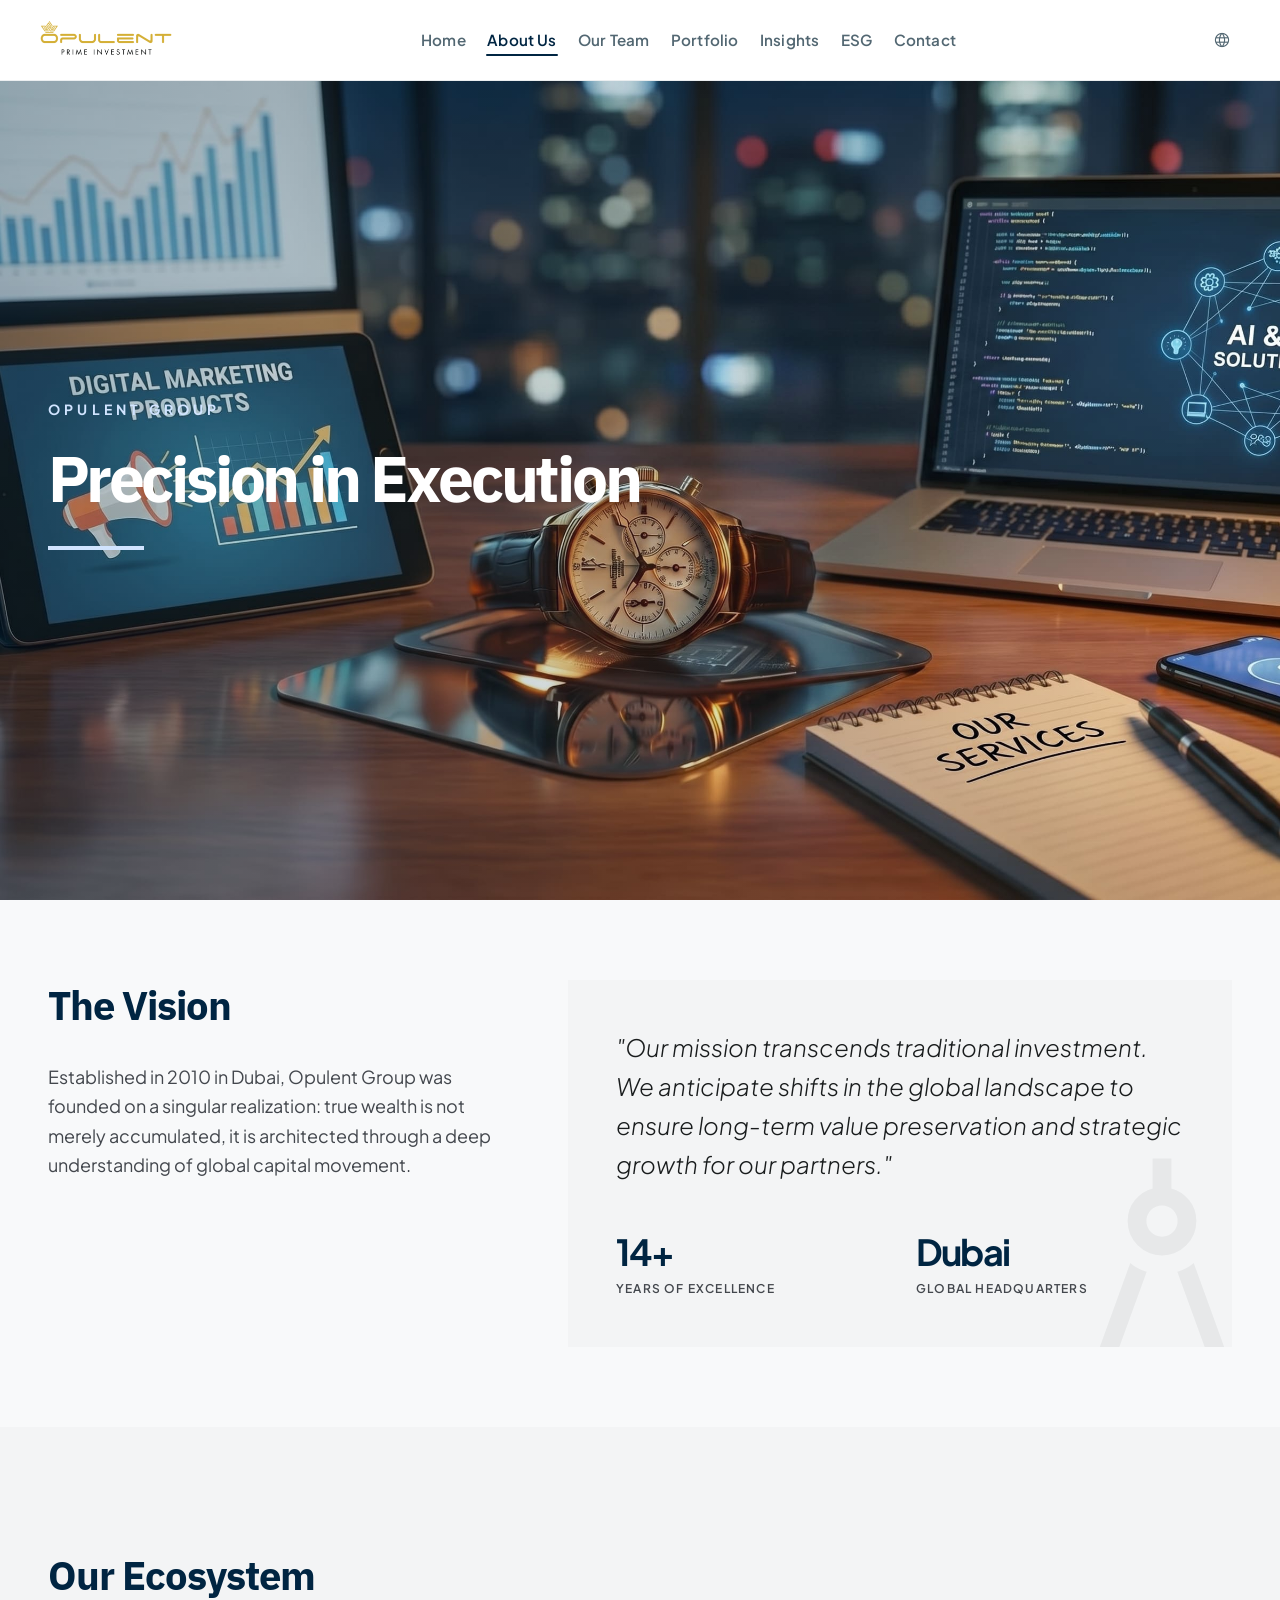
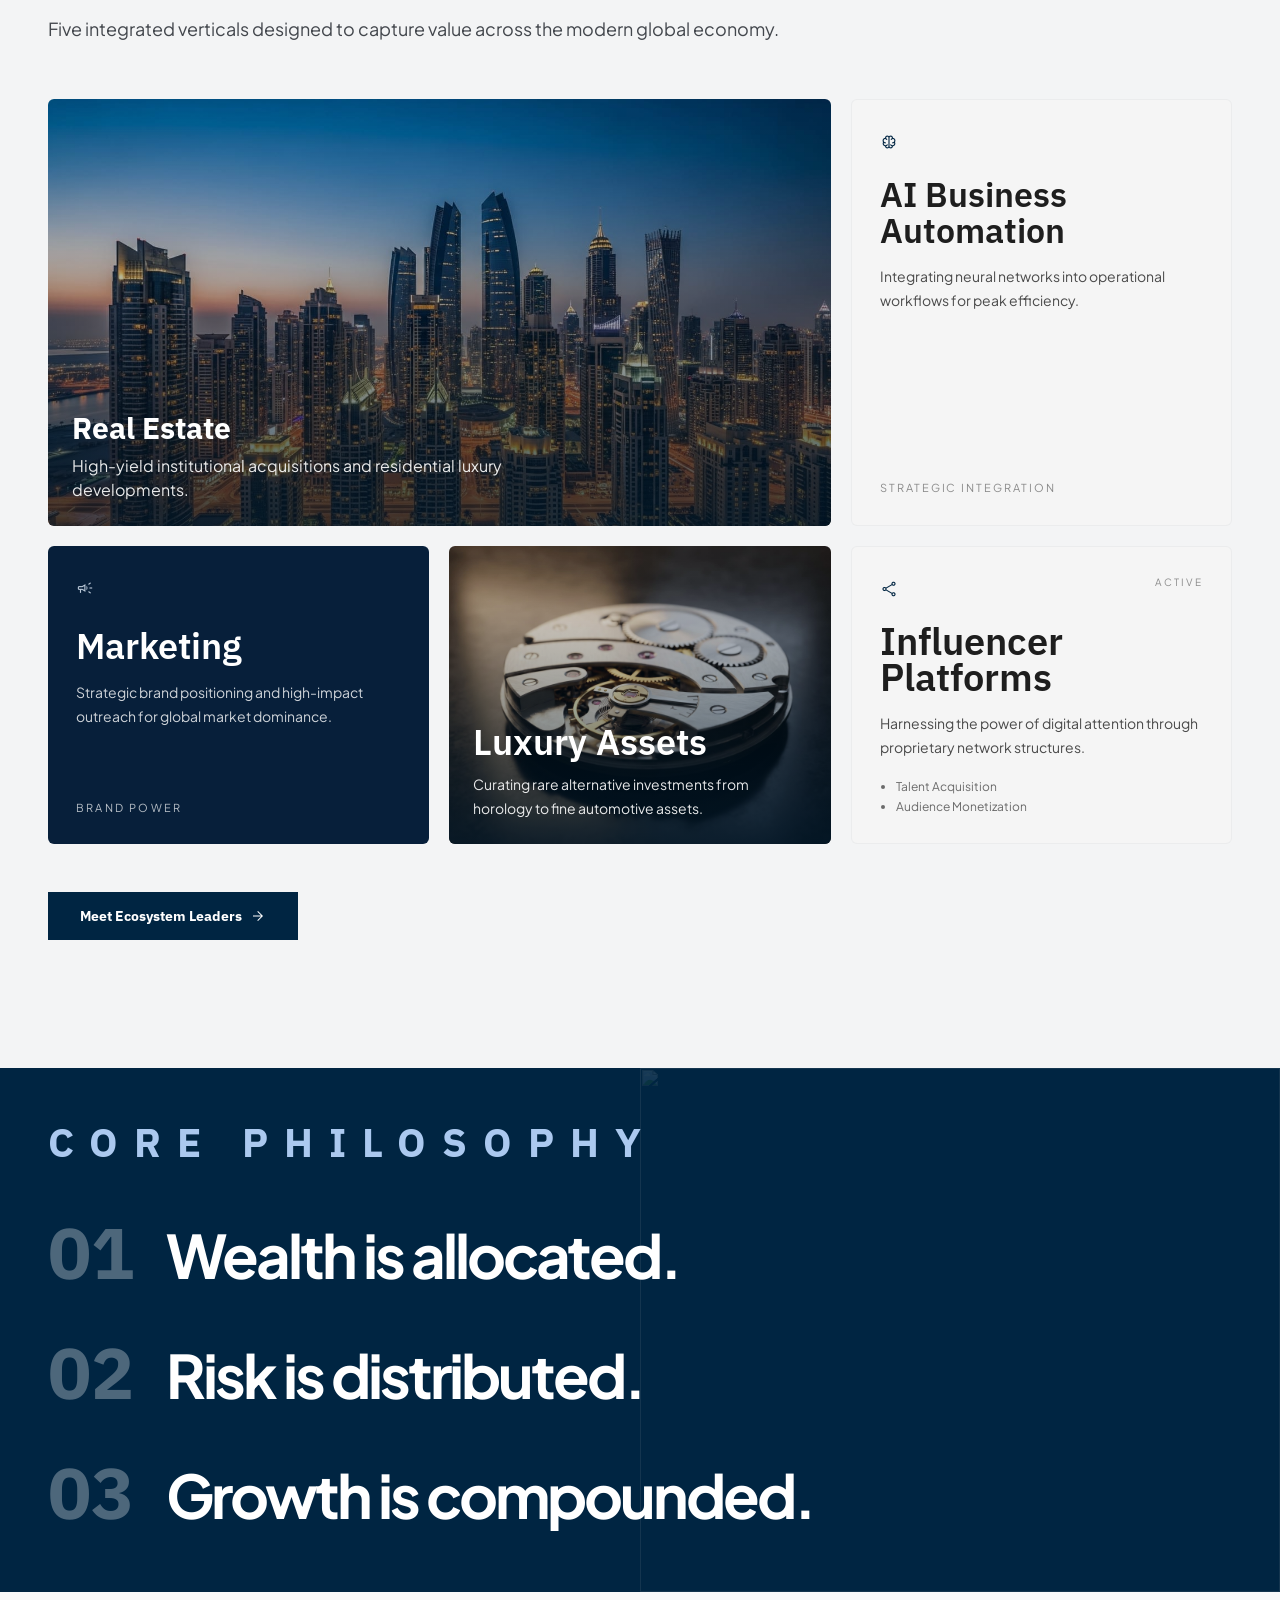
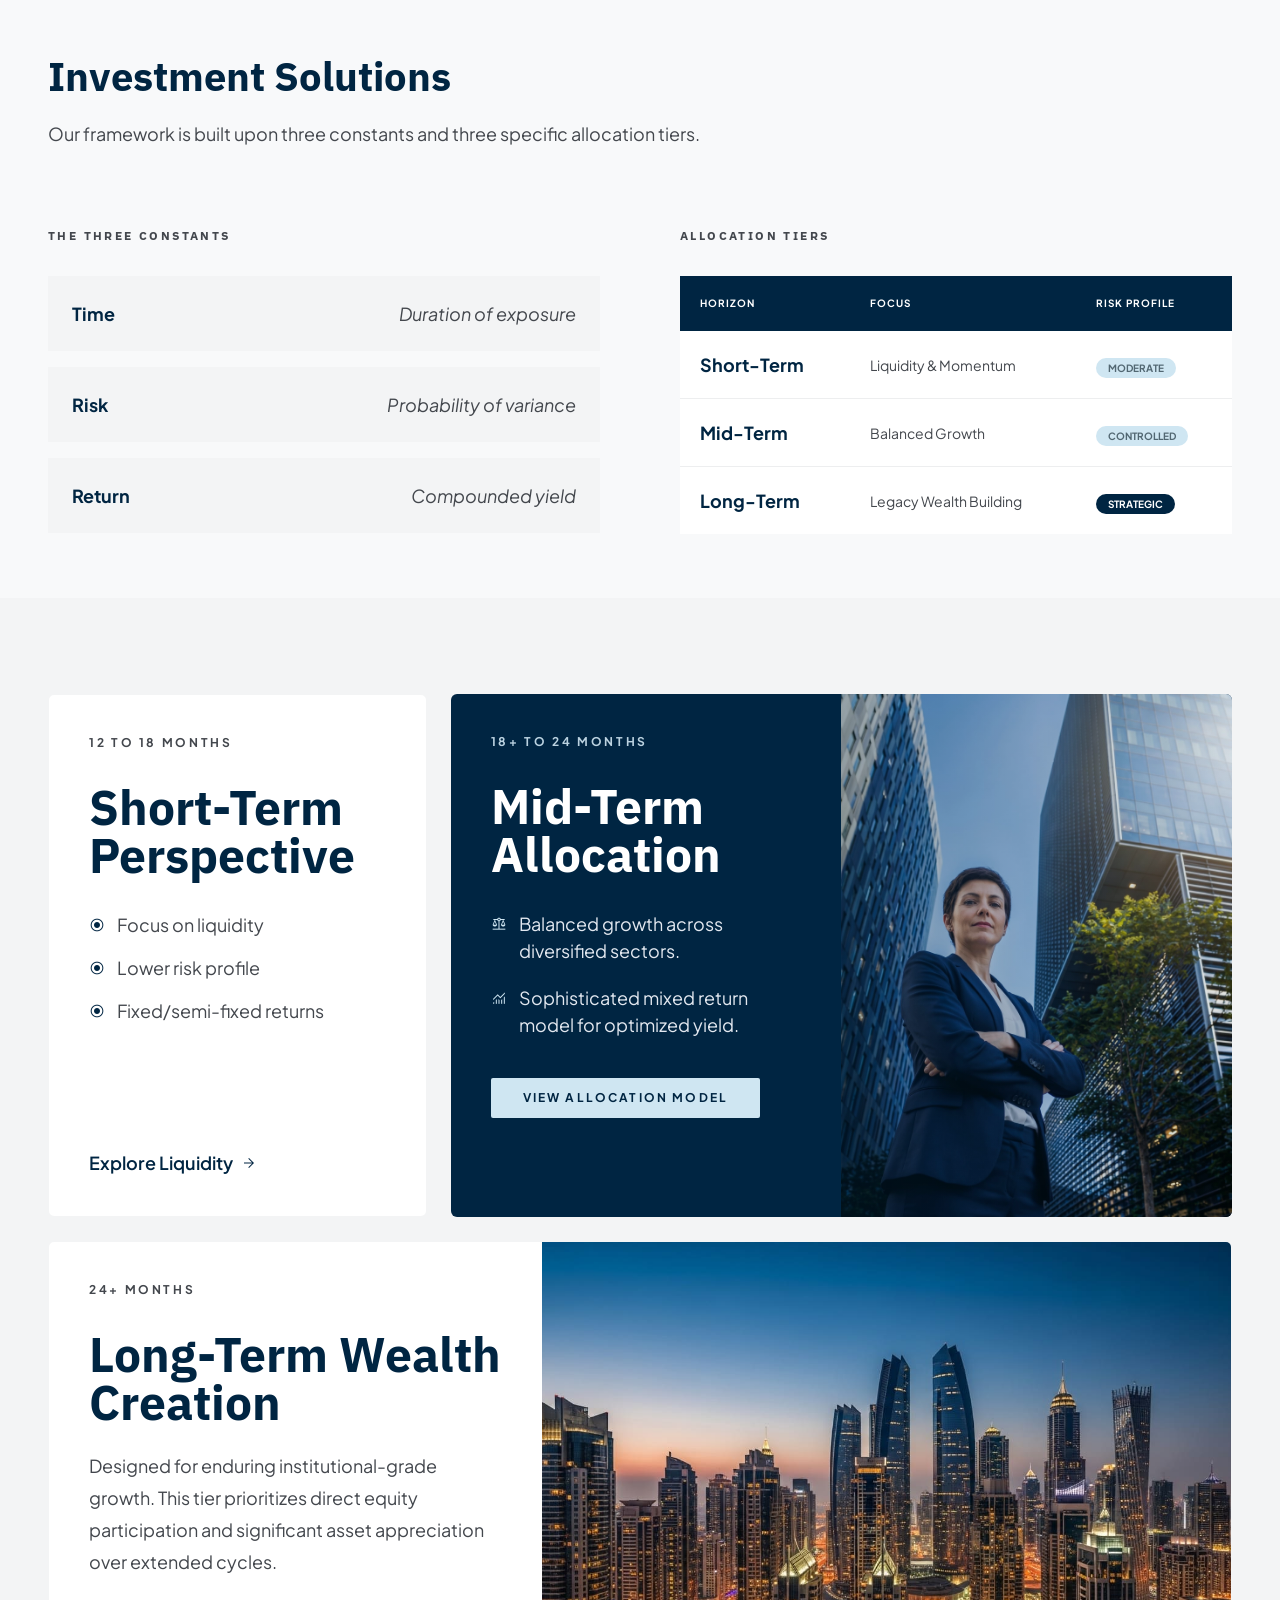
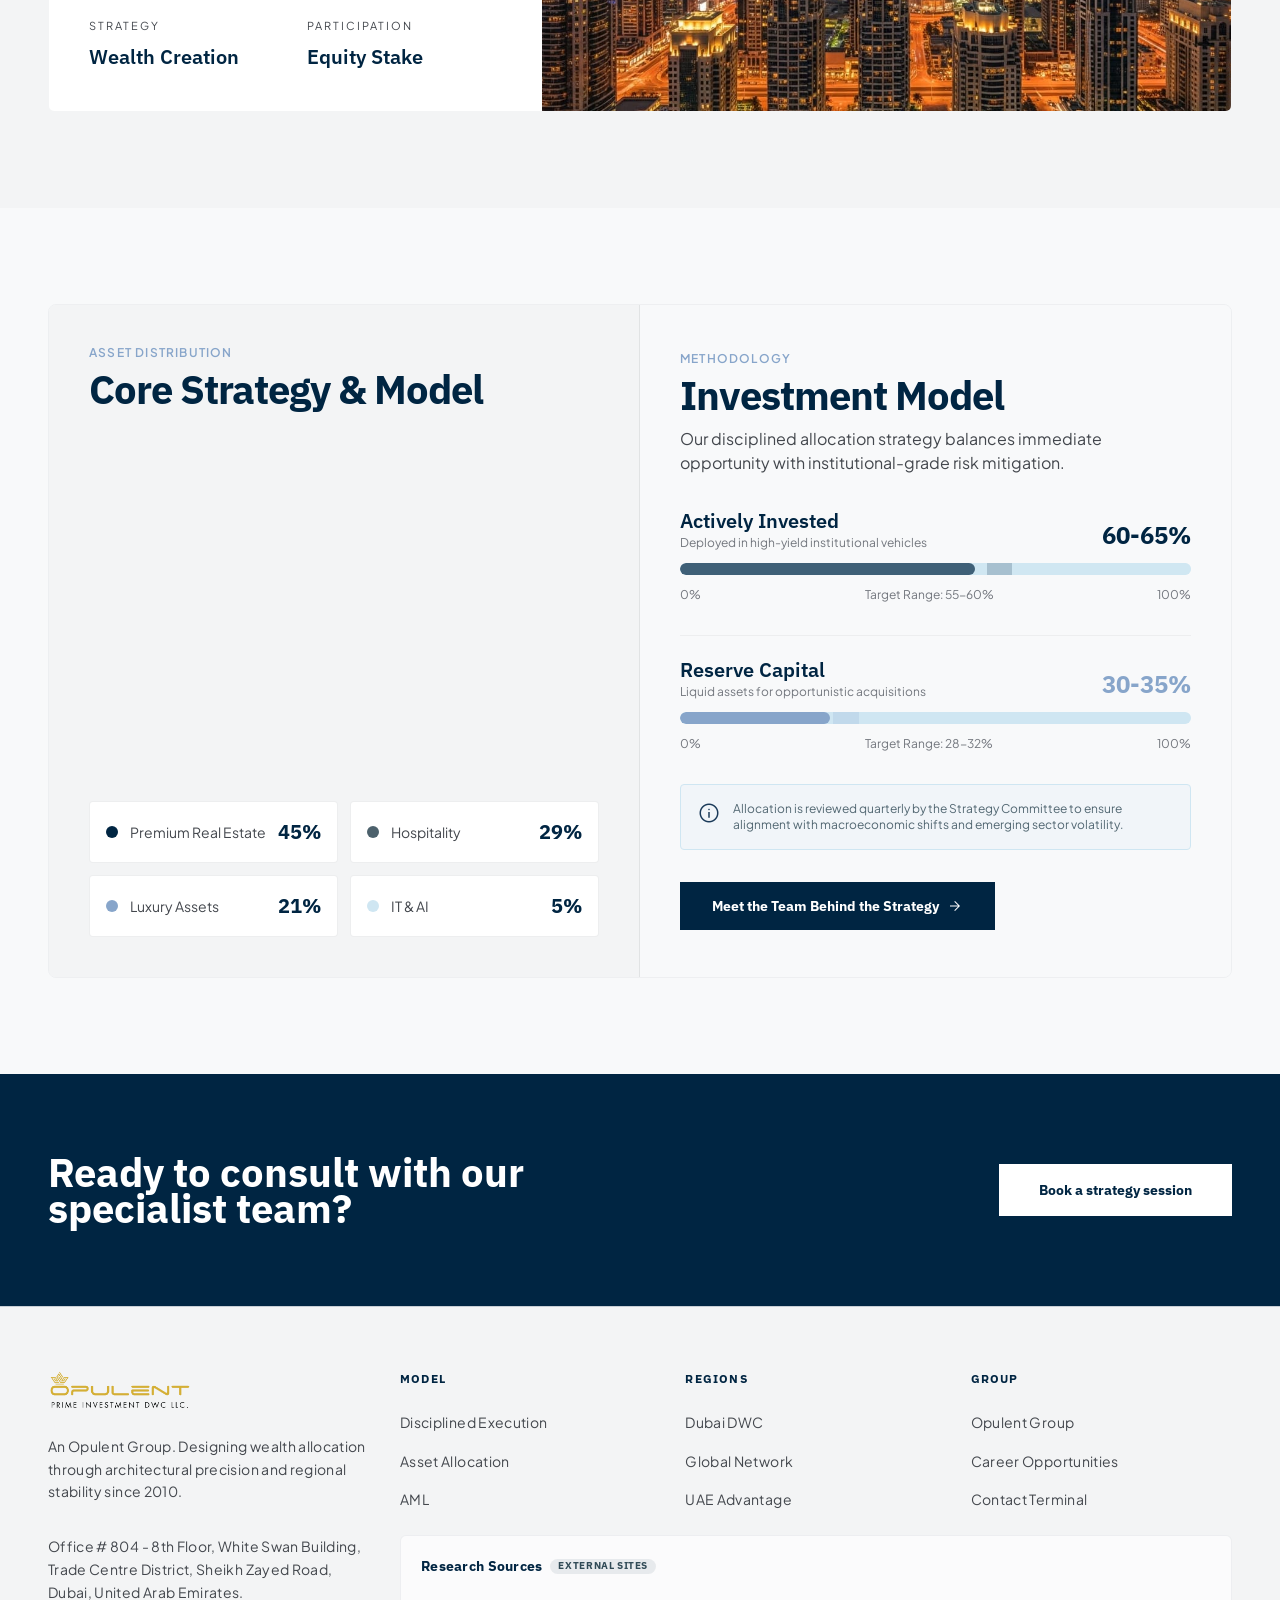
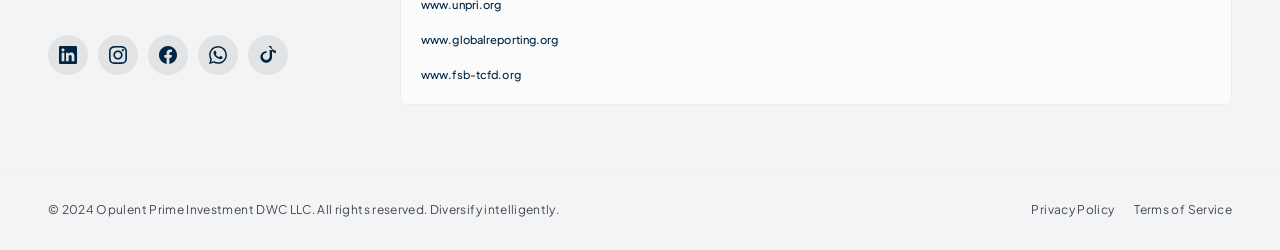
==== about.html @ 30dff2b0 "Update image paths in HTML files to reflect new directory structure, replace outdated images, and ad" ====
<!DOCTYPE html>

<html class="scroll-smooth" lang="en">

<head>
    <meta charset="utf-8" />
    <meta content="width=device-width, initial-scale=1.0" name="viewport" />
    <title>About Us | Opulent Group</title>
    <link href="assets/images/logos/favicon.png" rel="icon" type="image/png" />
    <link
        href="https://fonts.googleapis.com/css2?family=Plus+Jakarta+Sans:wght@400;500;600;700;800&amp;family=Tajawal:wght@400;500;700;800&amp;family=IBM+Plex+Sans:wght@400;500;600;700&amp;display=swap"
        rel="stylesheet" />
    <link
        href="https://fonts.googleapis.com/css2?family=Material+Symbols+Outlined:wght,FILL@100..700,0..1&amp;display=swap"
        rel="stylesheet" />
    <link href="assets/css/tailwind.generated.css" rel="stylesheet" />
    <link href="assets/css/styles.css" rel="stylesheet" />
    <link href="assets/css/about.css" rel="stylesheet" />
</head>

<body class="about-page bg-surface text-on-surface">
    <header class="site-header" data-site-header></header>
    <main>
        <section class="relative hero-fit-screen flex items-center overflow-hidden" id="about-us">
            <div class="absolute inset-0 z-0">
                <img class="w-full h-full object-cover" alt="About Us hero" src="assets/images/hero/about_hero.jpg" />
                <div class="absolute inset-0 bg-gradient-to-r from-primary/30 via-primary/15 to-transparent"></div>
            </div>
            <div class="relative z-10 max-w-screen-2xl mx-auto px-6 md:px-12 w-full">
                <div class="max-w-3xl">
                    <span class="text-primary-fixed uppercase tracking-[0.3em] font-bold text-sm mb-6 block"
                        data-i18n="heroBrand">Opulent Group</span>
                    <h1 class="text-7xl md:text-8xl font-extrabold text-white leading-[1.1] tracking-tighter mb-8"
                        data-i18n="heroTitle">Precision in Execution</h1>
                    <div class="h-1 w-24 bg-primary-fixed mb-8"></div>
                </div>
            </div>
        </section>

        <section class="py-16 md:py-20 bg-surface" id="vision">
            <div class="max-w-screen-2xl mx-auto px-6 md:px-12 grid grid-cols-1 md:grid-cols-12 gap-16 items-start">
                <div class="md:col-span-5">
                    <h2 class="text-5xl font-bold text-primary leading-tight tracking-tight" data-i18n="visionTitle">The
                        Vision</h2>
                    <p class="mt-8 text-on-surface-variant text-lg leading-relaxed" data-i18n="visionText">
                        Established in 2010 in Dubai, Opulent Group was founded on a singular realization: true wealth
                        is not merely accumulated, it is architected through a deep understanding of global capital
                        movement.
                    </p>
                </div>
                <div class="md:col-span-7">
                    <div class="bg-surface-container-low p-12 relative overflow-hidden">
                        <div class="relative z-10">
                            <p class="text-2xl font-light text-on-surface italic leading-relaxed"
                                data-i18n="visionQuote">
                                "Our mission transcends traditional investment. We anticipate shifts in the global
                                landscape to ensure long-term value preservation and strategic growth for our partners."
                            </p>
                            <div class="mt-12 grid grid-cols-2 gap-8">
                                <div>
                                    <span class="block text-4xl font-bold text-primary tracking-tighter">14+</span>
                                    <span
                                        class="text-xs uppercase tracking-widest text-on-surface-variant font-semibold"
                                        data-i18n="visionYears">Years of Excellence</span>
                                </div>
                                <div>
                                    <span class="block text-4xl font-bold text-primary tracking-tighter">Dubai</span>
                                    <span
                                        class="text-xs uppercase tracking-widest text-on-surface-variant font-semibold"
                                        data-i18n="visionHeadquarters">Global Headquarters</span>
                                </div>
                            </div>
                        </div>
                        <div class="absolute -right-20 -bottom-20 opacity-5">
                            <span class="material-symbols-outlined text-[300px]">architecture</span>
                        </div>
                    </div>
                </div>
            </div>
        </section>

        <section class="py-16 md:py-24 lg:py-32 bg-surface-container-low" id="ecosystem">
            <div class="max-w-screen-2xl mx-auto px-6 md:px-12">
                <div class="max-w-3xl mb-12 md:mb-14">
                    <h2 class="text-4xl md:text-5xl font-bold text-primary leading-tight tracking-tight mb-5"
                        data-i18n="ecoTitle">Our Ecosystem</h2>
                    <p class="text-on-surface-variant text-base md:text-lg leading-relaxed" data-i18n="ecoText">Five
                        integrated verticals designed to capture value across the modern global economy.</p>
                </div>
                <div class="grid grid-cols-1 lg:grid-cols-3 gap-5">
                    <article class="relative lg:col-span-2 min-h-[320px] rounded-md overflow-hidden group">
                        <img class="w-full h-full object-cover transition-transform duration-500 group-hover:scale-105"
                            src="assets/images/realEstate.jpeg" alt="Modern real estate buildings" />
                        <div
                            class="absolute inset-0 bg-gradient-to-t from-[#00182b]/75 via-[#00182b]/35 to-transparent">
                        </div>
                        <div class="absolute left-6 right-6 bottom-6 text-white">
                            <h3 class="text-3xl font-headline font-bold mb-2" data-i18n="eco2Title">Real Estate</h3>
                            <p class="text-sm md:text-base text-white/90 max-w-lg leading-relaxed" data-i18n="eco2Text">
                                High-yield institutional acquisitions and residential luxury developments.</p>
                        </div>
                    </article>
                    <article
                        class="bg-[#f5f5f5] rounded-md border border-outline-variant/20 p-7 flex flex-col justify-between min-h-[320px]">
                        <div>
                            <div class="text-primary mb-5">
                                <span class="material-symbols-outlined text-lg">neurology</span>
                            </div>
                            <h3 class="text-[34px] leading-[1.05] font-headline font-semibold text-[#1e1e1e] mb-4"
                                data-i18n="eco5Title" id="about-sub-ai">AI Business Automation</h3>
                            <p class="text-[#4a4a4a] text-sm leading-6" data-i18n="eco5Text">Integrating neural networks
                                into operational workflows for peak efficiency.</p>
                        </div>
                        <p class="text-[11px] tracking-[0.18em] uppercase text-[#8b8b8b] mt-6" data-i18n="aboutEcoTagStrategicIntegration">Strategic Integration</p>
                    </article>
                    <article class="bg-[#071f3a] rounded-md p-7 text-white flex flex-col justify-between min-h-[250px]">
                        <div>
                            <div class="text-[#b9c7d7] mb-5">
                                <span class="material-symbols-outlined text-lg">campaign</span>
                            </div>
                            <h3 class="text-4xl leading-tight font-headline font-semibold mb-3" data-i18n="eco1Title"
                                id="about-sub-marketing">Marketing</h3>
                            <p class="text-white/80 text-sm leading-6 max-w-xs" data-i18n="eco1Text">Strategic brand
                                positioning and high-impact outreach for global market dominance.</p>
                        </div>
                        <p class="text-[11px] uppercase tracking-[0.2em] text-white/70 mt-6" data-i18n="aboutEcoTagBrandPower">Brand Power</p>
                    </article>
                    <article class="relative rounded-md overflow-hidden group min-h-[250px]">
                        <img class="w-full h-full object-cover transition-transform duration-500 group-hover:scale-105"
                            src="assets/images/watch_demmy.jpg" alt="Luxury asset collection" />
                        <div
                            class="absolute inset-0 bg-gradient-to-t from-[#00182b]/75 via-[#00182b]/35 to-transparent">
                        </div>
                        <div class="absolute left-6 right-6 bottom-6 text-white">
                            <h3 class="text-4xl leading-tight font-headline font-semibold mb-2" data-i18n="eco3Title">
                                Luxury Assets</h3>
                            <p class="text-sm text-white/90 leading-6" data-i18n="eco3Text">Curating rare alternative
                                investments from horology to fine automotive assets.</p>
                        </div>
                    </article>
                    <article
                        class="bg-[#f5f5f5] rounded-md border border-outline-variant/20 p-7 flex flex-col justify-between min-h-[250px]">
                        <div>
                            <div class="flex items-start justify-between mb-5">
                                <span class="material-symbols-outlined text-primary text-lg">share</span>
                                <span class="text-[10px] uppercase tracking-[0.2em] text-[#8b8b8b]" data-i18n="aboutEcoBadgeActive">Active</span>
                            </div>
                            <h3 class="text-[38px] leading-[0.95] font-headline font-semibold text-[#1e1e1e] mb-4"
                                data-i18n="eco4Title">Influencer Platforms</h3>
                            <p class="text-[#4a4a4a] text-sm leading-6" data-i18n="eco4Text">Harnessing the power of
                                digital attention through proprietary network structures.</p>
                        </div>
                        <ul class="mt-5 text-xs text-[#6b6b6b] list-disc pl-4 space-y-1">
                            <li data-i18n="aboutEcoInfluencerPoint1">Talent Acquisition</li>
                            <li data-i18n="aboutEcoInfluencerPoint2">Audience Monetization</li>
                        </ul>
                    </article>
                </div>
                <div class="mt-12">
                    <a href="teams.html" class="inline-flex items-center gap-2 bg-primary text-white px-8 py-3 font-headline text-sm font-bold hover:bg-primary/90 transition-colors">
                        Meet Ecosystem Leaders
                        <span class="material-symbols-outlined text-base">arrow_forward</span>
                    </a>
                </div>
            </div>
        </section>

        <section class="py-16 md:py-40 bg-primary text-white relative overflow-hidden" id="about-philosophy">
            <div class="absolute top-0 right-0 w-1/2 h-full opacity-10">
                <img class="w-full h-full object-cover"
                    data-alt="Abstract geometric structure of a modern building facade with high contrast shadows and light"
                    src="https://lh3.googleusercontent.com/aida-public/[base64]" />
            </div>
            <div class="max-w-screen-2xl mx-auto px-6 md:px-12 relative z-10">
                <h2 class="text-sm font-bold tracking-[0.4em] uppercase mb-16 text-primary-fixed-dim"
                    data-i18n="philosophyTitle">Core Philosophy</h2>
                <div class="space-y-12">
                    <div class="flex items-baseline gap-8">
                        <span class="text-7xl font-extrabold opacity-30 font-headline">01</span>
                        <p class="text-5xl md:text-6xl font-bold tracking-tighter" data-i18n="philosophy1">Wealth is
                            allocated.</p>
                    </div>
                    <div class="flex items-baseline gap-8">
                        <span class="text-7xl font-extrabold opacity-30 font-headline">02</span>
                        <p class="text-5xl md:text-6xl font-bold tracking-tighter" data-i18n="philosophy2">Risk is
                            distributed.</p>
                    </div>
                    <div class="flex items-baseline gap-8">
                        <span class="text-7xl font-extrabold opacity-30 font-headline">03</span>
                        <p class="text-5xl md:text-6xl font-bold tracking-tighter" data-i18n="philosophy3">Growth is
                            compounded.</p>
                    </div>
                </div>
            </div>
        </section>

        <section class="py-16 md:py-32 bg-surface" id="about-solutions">
            <div class="max-w-screen-2xl mx-auto px-6 md:px-12">
                <div class="mb-20">
                    <h2 class="text-5xl font-bold text-primary mb-6" data-i18n="solutionsTitle">Investment Solutions
                    </h2>
                    <p class="text-on-surface-variant text-lg" data-i18n="solutionsText">Our framework is built upon
                        three constants and three specific allocation tiers.</p>
                </div>
                <div class="grid grid-cols-1 lg:grid-cols-2 gap-20">
                    <div>
                        <h4 class="text-xs font-black uppercase tracking-[0.2em] mb-8 text-on-surface-variant"
                            data-i18n="constantsTitle">The Three Constants</h4>
                        <div class="space-y-4">
                            <div class="flex justify-between items-center p-6 bg-surface-container-low">
                                <span class="font-bold text-primary" data-i18n="constant1">Time</span>
                                <span class="text-on-surface-variant italic" data-i18n="constant1Text">Duration of
                                    exposure</span>
                            </div>
                            <div class="flex justify-between items-center p-6 bg-surface-container-low">
                                <span class="font-bold text-primary" data-i18n="constant2">Risk</span>
                                <span class="text-on-surface-variant italic" data-i18n="constant2Text">Probability of
                                    variance</span>
                            </div>
                            <div class="flex justify-between items-center p-6 bg-surface-container-low">
                                <span class="font-bold text-primary" data-i18n="constant3">Return</span>
                                <span class="text-on-surface-variant italic" data-i18n="constant3Text">Compounded
                                    yield</span>
                            </div>
                        </div>
                    </div>
                    <div>
                        <h4 class="text-xs font-black uppercase tracking-[0.2em] mb-8 text-on-surface-variant"
                            data-i18n="tiersTitle">Allocation Tiers</h4>
                        <div class="overflow-hidden border-none">
                            <table class="w-full text-left">
                                <thead class="bg-primary text-white">
                                    <tr>
                                        <th class="p-5 font-bold uppercase text-[10px] tracking-widest"
                                            data-i18n="tiersHorizon">Horizon</th>
                                        <th class="p-5 font-bold uppercase text-[10px] tracking-widest"
                                            data-i18n="tiersFocus">Focus</th>
                                        <th class="p-5 font-bold uppercase text-[10px] tracking-widest"
                                            data-i18n="tiersRisk">Risk Profile</th>
                                    </tr>
                                </thead>
                                <tbody class="bg-surface-container-lowest divide-y divide-surface-container">
                                    <tr>
                                        <td class="p-5 font-bold text-primary" data-i18n="tier1Name" data-label="Horizon">Short-Term</td>
                                        <td class="p-5 text-on-surface-variant text-sm" data-i18n="tier1Focus" data-label="Focus">Liquidity
                                            &amp; Momentum</td>
                                        <td class="p-5" data-label="Risk Profile"><span
                                                class="bg-secondary-container text-on-secondary-container px-3 py-1 rounded-full text-[10px] font-bold uppercase"
                                                data-i18n="tier1Risk">Moderate</span></td>
                                    </tr>
                                    <tr>
                                        <td class="p-5 font-bold text-primary" data-i18n="tier2Name" data-label="Horizon">Mid-Term</td>
                                        <td class="p-5 text-on-surface-variant text-sm" data-i18n="tier2Focus" data-label="Focus">Balanced
                                            Growth</td>
                                        <td class="p-5" data-label="Risk Profile"><span
                                                class="bg-secondary-container text-on-secondary-container px-3 py-1 rounded-full text-[10px] font-bold uppercase"
                                                data-i18n="tier2Risk">Controlled</span></td>
                                    </tr>
                                    <tr>
                                        <td class="p-5 font-bold text-primary" data-i18n="tier3Name" data-label="Horizon">Long-Term</td>
                                        <td class="p-5 text-on-surface-variant text-sm" data-i18n="tier3Focus" data-label="Focus">Legacy
                                            Wealth Building</td>
                                        <td class="p-5" data-label="Risk Profile"><span
                                                class="bg-primary text-on-primary px-3 py-1 rounded-full text-[10px] font-bold uppercase"
                                                data-i18n="tier3Risk">Strategic</span></td>
                                    </tr>
                                </tbody>
                            </table>
                        </div>
                    </div>
                </div>
            </div>
        </section>

        <section class="py-20 md:py-24 bg-surface-container-low" id="about-allocation-perspective">
            <div class="max-w-screen-2xl mx-auto px-6 md:px-12">
                <div class="grid grid-cols-1 lg:grid-cols-12 gap-6">
                    <article
                        class="lg:col-span-4 bg-surface-container-lowest border border-outline-variant/20 rounded-md p-8 md:p-10 flex flex-col justify-between min-h-[420px]">
                        <div>
                            <p class="text-xs font-bold tracking-[0.22em] uppercase text-on-surface-variant mb-8"
                                data-i18n="allocationShortEyebrow">12 to 18 Months</p>
                            <h3 class="font-headline text-4xl md:text-5xl font-bold text-primary leading-[1.05] mb-8"
                                data-i18n="allocationShortTitle">Short-Term Perspective</h3>
                            <ul class="space-y-4 text-on-surface-variant">
                                <li class="flex items-start gap-3">
                                    <span
                                        class="material-symbols-outlined text-primary text-base mt-0.5">radio_button_checked</span>
                                    <span data-i18n="allocationShortPoint1">Focus on liquidity</span>
                                </li>
                                <li class="flex items-start gap-3">
                                    <span
                                        class="material-symbols-outlined text-primary text-base mt-0.5">radio_button_checked</span>
                                    <span data-i18n="allocationShortPoint2">Lower risk profile</span>
                                </li>
                                <li class="flex items-start gap-3">
                                    <span
                                        class="material-symbols-outlined text-primary text-base mt-0.5">radio_button_checked</span>
                                    <span data-i18n="allocationShortPoint3">Fixed/semi-fixed returns</span>
                                </li>
                            </ul>
                        </div>
                        <a class="mt-10 inline-flex items-center gap-2 text-primary font-semibold hover:text-primary-container transition-colors"
                            href="contact.html">
                            <span data-i18n="allocationShortCta">Explore Liquidity</span>
                            <span class="material-symbols-outlined text-base">arrow_forward</span>
                        </a>
                    </article>

                    <article class="lg:col-span-8 rounded-md overflow-hidden bg-primary text-white min-h-[420px]">
                        <div class="grid grid-cols-1 md:grid-cols-2 h-full">
                            <div class="p-8 md:p-10 flex flex-col">
                                <p class="text-xs font-bold tracking-[0.22em] uppercase text-secondary-container/90 mb-8"
                                    data-i18n="allocationMidEyebrow">18+ to 24 Months</p>
                                <h3 class="font-headline text-4xl md:text-5xl font-bold leading-[1.05] mb-8"
                                    data-i18n="allocationMidTitle">Mid-Term Allocation</h3>
                                <ul class="space-y-5 text-slate-200">
                                    <li class="flex items-start gap-3">
                                        <span
                                            class="material-symbols-outlined text-secondary-container text-base mt-0.5">balance</span>
                                        <span data-i18n="allocationMidPoint1">Balanced growth across diversified
                                            sectors.</span>
                                    </li>
                                    <li class="flex items-start gap-3">
                                        <span
                                            class="material-symbols-outlined text-secondary-container text-base mt-0.5">monitoring</span>
                                        <span data-i18n="allocationMidPoint2">Sophisticated mixed return model for
                                            optimized yield.</span>
                                    </li>
                                </ul>
                                <a class="mt-10 inline-flex w-fit items-center justify-center bg-secondary-container text-primary px-8 py-3 rounded-sm font-bold text-xs tracking-[0.18em] uppercase hover:bg-primary-fixed transition-colors"
                                    href="#about-strategy" data-i18n="allocationMidCta">
                                    View Allocation Model
                                </a>
                            </div>
                            <div class="relative min-h-[220px] md:min-h-full">
                                <img class="w-full h-full object-cover" src="assets/images/confident_1.jpeg"
                                    alt="Mid-term portfolio analysis visual" />
                                <div class="absolute inset-0 bg-gradient-to-r from-primary/40 to-primary/10"></div>
                            </div>
                        </div>
                    </article>

                    <article
                        class="lg:col-span-12 rounded-md overflow-hidden bg-surface-container-lowest border border-outline-variant/20">
                        <div class="grid grid-cols-1 md:grid-cols-12">
                            <div class="md:col-span-5 p-8 md:p-10">
                                <p class="text-xs font-bold tracking-[0.22em] uppercase text-on-surface-variant mb-8"
                                    data-i18n="allocationLongEyebrow">24+ Months</p>
                                <h3 class="font-headline text-4xl md:text-5xl font-bold text-primary leading-[1.05] mb-6"
                                    data-i18n="allocationLongTitle">Long-Term Wealth Creation</h3>
                                <p class="text-on-surface-variant leading-8 mb-10" data-i18n="allocationLongText">
                                    Designed for enduring institutional-grade growth. This tier prioritizes direct
                                    equity participation and significant asset appreciation over extended cycles.</p>
                                <div class="grid grid-cols-2 gap-6">
                                    <div>
                                        <p class="text-[11px] uppercase tracking-[0.18em] text-on-surface-variant mb-2"
                                            data-i18n="allocationLongLabel1">Strategy</p>
                                        <p class="text-xl font-headline font-semibold text-primary"
                                            data-i18n="allocationLongValue1">Wealth Creation</p>
                                    </div>
                                    <div>
                                        <p class="text-[11px] uppercase tracking-[0.18em] text-on-surface-variant mb-2"
                                            data-i18n="allocationLongLabel2">Participation</p>
                                        <p class="text-xl font-headline font-semibold text-primary"
                                            data-i18n="allocationLongValue2">Equity Stake</p>
                                    </div>
                                </div>
                            </div>
                            <div class="md:col-span-7 min-h-[320px]">
                                <img class="w-full h-full object-cover" src="assets/images/realEstate.jpeg"
                                    alt="Long-term skyline growth visual" />
                            </div>
                        </div>
                    </article>
                </div>
            </div>
        </section>

        <section class="bg-surface py-20 md:py-24" id="about-strategy">
            <div class="max-w-screen-2xl mx-auto px-6 md:px-12">
                <div
                    class="grid grid-cols-1 lg:grid-cols-2 rounded-xl overflow-hidden border border-outline-variant/20">
                    <section
                        class="p-8 md:p-10 border-b lg:border-b-0 lg:border-r border-surface-container-highest bg-surface-container-low flex flex-col">
                        <div class="mb-8">
                            <span
                                class="text-xs font-semibold uppercase tracking-widest text-on-primary-container mb-2 block">Asset
                                Distribution</span>
                            <h2 class="font-headline text-4xl font-bold text-primary tracking-tight"
                                data-i18n="coreStrategyTitle">Core Strategy &amp; Model</h2>
                        </div>

                        <div class="flex flex-col items-center gap-10 flex-grow">
                            <div class="w-full max-w-[320px] shrink-0" aria-label="Portfolio allocation chart">
                                <canvas id="about-core-strategy-chart" width="320" height="320"></canvas>
                            </div>

                            <div class="grid grid-cols-1 md:grid-cols-2 gap-3 w-full">
                                <div
                                    class="flex items-center justify-between p-4 rounded-lg bg-surface-container-lowest border border-surface-variant/60">
                                    <div class="flex items-center gap-3">
                                        <div class="w-3 h-3 rounded-full bg-primary"></div>
                                        <span class="text-sm text-on-surface-variant"
                                            data-i18n="coreStrategyItem1">Premium Real Estate</span>
                                    </div>
                                    <span class="font-headline text-xl font-bold text-primary">45%</span>
                                </div>
                                <div
                                    class="flex items-center justify-between p-4 rounded-lg bg-surface-container-lowest border border-surface-variant/60">
                                    <div class="flex items-center gap-3">
                                        <div class="w-3 h-3 rounded-full bg-secondary"></div>
                                        <span class="text-sm text-on-surface-variant"
                                            data-i18n="coreStrategyItem2">Hospitality</span>
                                    </div>
                                    <span class="font-headline text-xl font-bold text-primary">29%</span>
                                </div>
                                <div
                                    class="flex items-center justify-between p-4 rounded-lg bg-surface-container-lowest border border-surface-variant/60">
                                    <div class="flex items-center gap-3">
                                        <div class="w-3 h-3 rounded-full bg-on-primary-container"></div>
                                        <span class="text-sm text-on-surface-variant"
                                            data-i18n="coreStrategyItem3">Luxury Assets</span>
                                    </div>
                                    <span class="font-headline text-xl font-bold text-primary">21%</span>
                                </div>
                                <div
                                    class="flex items-center justify-between p-4 rounded-lg bg-surface-container-lowest border border-surface-variant/60">
                                    <div class="flex items-center gap-3">
                                        <div class="w-3 h-3 rounded-full bg-secondary-container"></div>
                                        <span class="text-sm text-on-surface-variant" data-i18n="coreStrategyItem4">IT
                                            &amp; AI</span>
                                    </div>
                                    <span class="font-headline text-xl font-bold text-primary">5%</span>
                                </div>
                            </div>
                        </div>
                    </section>

                    <section class="p-8 md:p-10 bg-surface-bright flex flex-col justify-center" id="investment-model">
                        <div class="mb-8">
                            <span class="text-xs font-semibold uppercase tracking-widest text-on-primary-container mb-2 block"
                                data-i18n="aboutStrategyMethodology">Methodology</span>
                            <h2 class="font-headline text-4xl font-bold text-primary tracking-tight" data-i18n="aboutStrategyTitle">Investment Model</h2>
                            <p class="text-base text-on-surface-variant mt-3 max-w-md" data-i18n="aboutStrategyText">
                                Our disciplined allocation strategy balances immediate opportunity with institutional-grade risk mitigation.
                            </p>
                        </div>

                        <div class="space-y-8">
                            <div class="space-y-3">
                                <div class="flex justify-between items-end">
                                    <div>
                                        <h4 class="font-headline text-xl font-semibold text-primary" data-i18n="aboutStrategyActiveTitle">Actively Invested</h4>
                                        <p class="text-xs text-outline" data-i18n="aboutStrategyActiveText">Deployed in high-yield institutional vehicles</p>
                                    </div>
                                    <div class="text-right">
                                        <span class="font-headline text-2xl font-bold text-primary">60-65%</span>
                                    </div>
                                </div>
                                <div class="relative w-full h-3 bg-secondary-container rounded-full overflow-hidden">
                                    <div class="absolute inset-0 bg-secondary-container opacity-30"></div>
                                    <div class="absolute left-[60%] w-[5%] h-full bg-primary/20"></div>
                                    <div class="h-full bg-primary rounded-full w-0" data-progress-to="63"></div>
                                </div>
                                <div class="flex justify-between text-xs text-outline">
                                    <span>0%</span>
                                    <span><span data-i18n="aboutStrategyTargetRange">Target Range</span>: <span data-counter data-count-from="0"
                                            data-count-to="60">0</span>-<span data-counter data-count-from="0"
                                            data-count-to="65">0</span>%</span>
                                    <span>100%</span>
                                </div>
                            </div>

                            <div class="space-y-3 pt-5 border-t border-surface-container">
                                <div class="flex justify-between items-end">
                                    <div>
                                        <h4 class="font-headline text-xl font-semibold text-primary" data-i18n="aboutStrategyReserveTitle">Reserve Capital</h4>
                                        <p class="text-xs text-outline" data-i18n="aboutStrategyReserveText">Liquid assets for opportunistic acquisitions</p>
                                    </div>
                                    <div class="text-right">
                                        <span
                                            class="font-headline text-2xl font-bold text-on-primary-container">30-35%</span>
                                    </div>
                                </div>
                                <div class="relative w-full h-3 bg-secondary-container rounded-full overflow-hidden">
                                    <div class="absolute left-[30%] w-[5%] h-full bg-on-primary-container/20"></div>
                                    <div class="h-full bg-on-primary-container rounded-full w-0" data-progress-to="32">
                                    </div>
                                </div>
                                <div class="flex justify-between text-xs text-outline">
                                    <span>0%</span>
                                    <span><span data-i18n="aboutStrategyTargetRange">Target Range</span>: <span data-counter data-count-from="0"
                                            data-count-to="30">0</span>-<span data-counter data-count-from="0"
                                            data-count-to="35">0</span>%</span>
                                    <span>100%</span>
                                </div>
                            </div>

                            <div
                                class="p-4 bg-secondary-container/20 rounded-lg flex items-start gap-3 border border-secondary-container">
                                <span class="material-symbols-outlined text-primary-container"
                                    data-icon="info">info</span>
                                <p class="text-xs text-on-secondary-container" data-i18n="aboutStrategyNote">
                                    Allocation is reviewed quarterly by the Strategy Committee to ensure alignment with macroeconomic shifts and emerging sector volatility.
                                </p>
                            </div>
                            <a href="teams.html" class="mt-8 inline-flex items-center gap-2 bg-primary text-white px-8 py-3 font-headline text-sm font-bold hover:bg-primary/90 transition-colors">
                                <span data-i18n="aboutStrategyMeetTeam">Meet the Team Behind the Strategy</span>
                                <span class="material-symbols-outlined text-base">arrow_forward</span>
                            </a>
                        </div>

                    </section>
                </div>
            </div>
        </section>

        <section class="bg-primary py-16 md:py-20" id="site-cta-band">
            <div
                class="max-w-[1440px] mx-auto flex flex-col items-center justify-between gap-8 px-6 text-center md:flex-row md:px-12 md:text-left">
                <h2 class="font-headline text-2xl font-bold text-white md:max-w-xl md:text-3xl"
                    data-i18n="bandCtaTitle">Ready to consult with our specialist team?</h2>
                <a class="inline-flex bg-white px-10 py-4 font-headline text-sm font-bold text-primary transition-all duration-300 hover:bg-surface-container-low"
                    href="contact.html" data-i18n="bandCtaButton">Book a strategy session</a>
            </div>
        </section>
    </main>

    <footer data-site-footer></footer>
    <script src="https://cdn.jsdelivr.net/npm/chart.js"></script>
    <script src="js/site.js"></script>
    <script src="js/about.js"></script>
</body>

</html>
---- assets/css/styles.css ----
/**
 * Global site styles: base typography, shared heroes, header/footer, navigation,
 * language switcher, RTL, and responsive rules. Page-specific: see `assets/css/*.css`
 * (e.g. index.css, teams.css) loaded after this file in each HTML page.
 */
:root {
    --font-base: "UAEDirham", "Plus Jakarta Sans", sans-serif, "saudi_riyal";
    --font-ibm-plex: "Ibm Plex Sans", "UAEDirham", sans-serif, "saudi_riyal";
    --font-base-ar: "UAEDirham", "Tajawal", sans-serif, "saudi_riyal";
}

html {
    --site-header-height: 80px;
    --site-nav-bottom: 80px;
    scroll-behavior: smooth;
    overflow-x: hidden;
}

body {
    font-family: var(--font-base);
    overflow-x: hidden;
    max-width: 100%;
    font-size: clamp(14px, 1.8vw, 18px);
}

h1,
h2,
h3,
h4,
.font-headline,
.headline {
    font-family: var(--font-ibm-plex);
}

.material-symbols-outlined {
    font-variation-settings: 'FILL' 0, 'wght' 400, 'GRAD' 0, 'opsz' 24;
}

/* Fluid typography scale for readability across devices. */
#hero h1,
#about-us h1,
#insight-hero h1,
#portfolio-hero h1 {
    font-size: clamp(28px, 6vw, 64px) !important;
    line-height: 1.1;
}

#hero p,
#about-us p,
#insight-hero p,
#portfolio-hero p {
    font-size: clamp(14px, 2.5vw, 20px) !important;
    line-height: 1.6;
}

/* Minimal hero CTAs and meta chips (shared across dark hero bands) */
.hero-cta-row {
    margin-top: 1.5rem;
    display: flex;
    flex-wrap: wrap;
    gap: 0.5rem 0.625rem;
}

@media (min-width: 768px) {
    .hero-cta-row {
        margin-top: 1.75rem;
    }
}

.hero-cta {
    display: inline-flex;
    align-items: center;
    justify-content: center;
    padding: 0.3125rem 0.75rem;
    border-radius: 9999px;
    border: 1px solid rgba(255, 255, 255, 0.28);
    font-size: 0.8125rem;
    font-weight: 600;
    line-height: 1.3;
    letter-spacing: 0.01em;
    text-decoration: none;
    transition: background-color 0.2s ease, color 0.15s ease, border-color 0.15s ease;
}

.hero-cta--primary {
    background: rgba(255, 255, 255, 0.93);
    color: #002542;
    border-color: rgba(255, 255, 255, 0.42);
}

.hero-cta--primary:hover {
    background: #fff;
}

.hero-cta--secondary {
    color: rgba(255, 255, 255, 0.95);
    background: transparent;
}

.hero-cta--secondary:hover {
    background: rgba(255, 255, 255, 0.08);
}

.hero-chip-row {
    margin-top: 1.25rem;
    display: flex;
    flex-wrap: wrap;
    align-items: center;
    gap: 0.35rem 0.5rem;
}

.hero-chip {
    display: inline-flex;
    align-items: center;
    gap: 0.3rem;
    padding: 0.1875rem 0.5rem;
    border-radius: 9999px;
    font-size: 0.6875rem;
    font-weight: 500;
    letter-spacing: 0.02em;
    line-height: 1.35;
    border: 1px solid rgba(255, 255, 255, 0.28);
    background: rgba(255, 255, 255, 0.06);
    color: rgba(255, 255, 255, 0.9);
}

.hero-chip .material-symbols-outlined {
    font-size: 0.8125rem;
    line-height: 1;
    opacity: 0.88;
}

main section h2 {
    font-size: clamp(22px, 4vw, 40px) !important;
}

#hero .col-span-12,
#about-us .max-w-3xl,
#insight-hero .max-w-3xl,
#portfolio-hero .max-w-3xl {
    max-width: 600px;
}

.glass-card {
    background: rgba(248, 249, 250, 0.6);
    backdrop-filter: blur(12px);
}

.site-header {
    position: fixed;
    top: 0;
    left: 0;
    width: 100%;
    z-index: 900;
    backdrop-filter: blur(10px);
    background: rgba(255, 255, 255, 0.96);
    border-bottom: 1px solid rgba(0, 37, 66, 0.08);
}

.dark .site-header {
    background: rgba(15, 23, 42, 0.92);
    border-bottom-color: rgba(148, 163, 184, 0.12);
}

.dark .lang-switcher__icon,
.dark .lang-switcher__trigger {
    color: #94a3b8;
}

.dark .lang-switcher__trigger:hover {
    color: #f1f5f9;
    background: rgba(148, 163, 184, 0.12);
}

.dark .lang-switcher.is-open .lang-switcher__trigger {
    color: #f1f5f9;
    background: rgba(148, 163, 184, 0.18);
}

[data-site-header] {
    position: fixed;
    top: 0;
    left: 0;
    width: 100%;
    z-index: 900;
}

main {
    padding-top: var(--site-header-height);
}

/* Mega sub-nav: smooth open/close (no display toggle — it cannot animate). */
.site-header-nav .group .site-mega-dropdown {
    position: fixed;
    left: 0;
    right: 0;
    top: var(--site-nav-bottom);
    z-index: 40;
    opacity: 0;
    visibility: hidden;
    pointer-events: none;
    transform: translateY(-12px);
    transition:
        opacity 0.22s ease,
        transform 0.22s ease,
        visibility 0.22s;
}

.site-header-nav .group:hover .site-mega-dropdown,
.site-header-nav .group:focus-within .site-mega-dropdown {
    opacity: 1;
    visibility: visible;
    pointer-events: auto;
    transform: translateY(0);
}

/* Mega sub-nav disabled (kept for future enable). */
.site-header.site-mega-disabled .site-mega-dropdown,
.site-header.site-mega-disabled .site-header-nav .group:hover .site-mega-dropdown,
.site-header.site-mega-disabled .site-header-nav .group:focus-within .site-mega-dropdown {
    opacity: 0 !important;
    visibility: hidden !important;
    pointer-events: none !important;
    transform: translateY(-12px) !important;
}

/* Keep currently opened mega menu visible while header retains hover/focus. */
.site-header.site-mega-locked .site-header-nav .group[data-mega-open='true'] .site-mega-dropdown {
    opacity: 1;
    visibility: visible;
    pointer-events: auto;
    transform: translateY(0);
}

.site-header-nav {
    align-self: stretch;
    font-family: "UAEDirham", "Plus Jakarta Sans", sans-serif;
}

.site-nav-link,
.site-mobile-nav,
.site-mobile-nav__summary,
.site-mobile-nav__summary--link {
    font-family: "UAEDirham", "Plus Jakarta Sans", sans-serif;
}

/* After clicking a mega-menu link, close until pointer leaves nav. */
.site-header.site-mega-force-hide .site-mega-dropdown,
.site-header.site-mega-force-hide .site-header-nav .group:hover .site-mega-dropdown,
.site-header.site-mega-force-hide .site-header-nav .group:focus-within .site-mega-dropdown {
    opacity: 0 !important;
    visibility: hidden !important;
    pointer-events: none !important;
    transform: translateY(-12px) !important;
}

.site-brand {
    white-space: nowrap;
}

/* Navbar logo sizing tuned for balance across breakpoints. */
.site-brand img.h-9.sm\\:h-10 {
    height: 30px !important;
    width: auto !important;
    max-width: 180px;
    object-fit: contain;
}

@media (min-width: 640px) {
    .site-brand img.h-9.sm\\:h-10 {
        height: 34px !important;
        max-width: 210px;
    }
}

@media (min-width: 1024px) {
    .site-brand img.h-9.sm\\:h-10 {
        height: 40px !important;
        max-width: 260px;
    }
}

@media (min-width: 1280px) {
    .site-brand img.h-9.sm\\:h-10 {
        height: 44px !important;
        max-width: 280px;
    }
}

.site-nav-link {
    position: relative;
    display: inline-flex;
    align-items: center;
    gap: 0.25rem;
    min-height: 2.25rem;
    padding: 0.4rem 0.55rem;
    border-radius: 0;
    color: #526772;
    font-size: 0.95rem;
    font-weight: 600;
    letter-spacing: 0.01em;
    transition: color 150ms ease;
}

.site-nav-link:hover {
    color: #002542;
    background: transparent;
}

.site-nav-link.is-active {
    color: #002542;
    font-weight: 600;
    background: transparent;
    box-shadow: none;
}

.site-nav-link.is-active::after {
    content: "";
    position: absolute;
    left: 0.45rem;
    right: 0.45rem;
    bottom: 0.1rem;
    height: 2px;
    background: #002542;
    border-radius: 1px;
}

.site-nav-link.is-active .material-symbols-outlined {
    color: #002542;
    font-variation-settings: 'FILL' 0, 'wght' 400, 'GRAD' 0, 'opsz' 20;
}

.site-footer {
    border-top: 1px solid rgba(0, 37, 66, 0.18);
}

.site-footer-social {
    display: flex;
    flex-wrap: wrap;
    gap: 0.625rem;
    max-width: 20rem;
}

.site-footer-social__link {
    width: 2.5rem;
    height: 2.5rem;
    border-radius: 9999px;
    display: inline-flex;
    align-items: center;
    justify-content: center;
    color: #002542;
    background: #e1e3e4;
    transition: background-color 0.15s ease, color 0.15s ease, transform 0.15s ease;
}

.site-footer-social__link:hover {
    background: #002542;
    color: #ffffff;
    transform: translateY(-1px);
}

.dark .site-footer-social__link {
    color: #e2e8f0;
    background: rgba(148, 163, 184, 0.2);
}

.dark .site-footer-social__link:hover {
    background: #3b82f6;
    color: #ffffff;
}

.site-footer-social__icon {
    width: 1.125rem;
    height: 1.125rem;
    flex-shrink: 0;
}

.site-footer-links a {
    overflow-wrap: anywhere;
    word-break: break-word;
}

.site-footer-research-link {
    font-size: 0.7rem;
    line-height: 1.3;
    font-weight: 500;
    letter-spacing: 0.01em;
    color: #002542;
    overflow-wrap: normal;
    word-break: normal;
}

.site-footer-research-link__url {
    white-space: nowrap;
}

.site-footer-research-link:hover {
    color: #001a2f;
}

.dark .site-footer-research-link {
    color: #93c5fd;
}

.dark .site-footer-research-link:hover {
    color: #bfdbfe;
}

.site-footer-research__title {
    display: flex;
    align-items: center;
    flex-wrap: wrap;
    gap: 0.5rem;
    text-transform: none;
    letter-spacing: 0.02em;
}

.site-footer-research__tag {
    display: inline-flex;
    align-items: center;
    padding: 0.15rem 0.5rem;
    border-radius: 999px;
    font-size: 0.64rem;
    line-height: 1;
    letter-spacing: 0.06em;
    text-transform: uppercase;
    color: #314b57;
    background: rgba(0, 37, 66, 0.08);
}

.dark .site-footer-research__tag {
    color: #dbeafe;
    background: rgba(96, 165, 250, 0.18);
}

@media (max-width: 1023px) {
    .site-footer-top {
        padding-top: 2.8rem !important;
        padding-bottom: 2.8rem !important;
        padding-left: 1rem !important;
        padding-right: 1rem !important;
    }

    .site-footer-research {
        padding: 0.8rem 0.9rem;
    }

    .site-footer p {
        font-size: 0.78rem !important;
        line-height: 1.48;
    }

    .site-footer-links h4 {
        font-size: 0.66rem !important;
        margin-bottom: 0.72rem !important;
    }

    .site-footer-links a {
        font-size: 0.7rem !important;
        line-height: 1.3;
    }

    .site-footer-research__title {
        font-size: 0.7rem !important;
    }

    .site-footer-research__tag {
        font-size: 0.52rem;
    }

    .site-footer-research-link {
        font-size: 0.62rem !important;
    }

    .site-footer [data-i18n="footerBottom"] {
        font-size: 0.66rem !important;
        line-height: 1.35;
    }

    .site-footer [data-i18n="footerText"],
    .site-footer [data-i18n="footerAddress"] {
        font-size: 0.66rem !important;
        line-height: 1.4;
    }

    .site-footer .site-footer-legal a {
        font-size: 0.65rem !important;
        line-height: 1.3;
    }
}

@media (max-width: 767px) {
    .site-footer p {
        font-size: 0.78rem !important;
        line-height: 1.5;
    }

    .site-footer-links h4 {
        font-size: 0.65rem !important;
        letter-spacing: 0.14em;
        margin-bottom: 0.7rem !important;
    }

    .site-footer-research__title {
        font-size: 0.72rem !important;
        letter-spacing: 0.02em !important;
        margin-bottom: 0.55rem !important;
    }

    .site-footer-research__tag {
        font-size: 0.55rem;
        padding: 0.12rem 0.42rem;
    }

    .site-footer-links a {
        font-size: 0.8rem !important;
        line-height: 1.4;
    }

    .site-footer-research-link {
        font-size: 0.64rem !important;
    }

    .site-footer-links ul {
        gap: 0.55rem;
    }

    .site-footer-links .text-\[11px\] {
        font-size: 0.62rem !important;
        letter-spacing: 0.12em;
    }

    .site-footer-top {
        padding-top: 2.1rem !important;
        padding-bottom: 2.1rem !important;
        padding-left: 0.9rem !important;
        padding-right: 0.9rem !important;
        gap: 1.25rem;
    }

    .site-footer-links {
        width: 100%;
        gap: 1rem;
    }

    .site-footer-links > div {
        width: 100%;
    }

    .site-footer-research {
        padding: 0.7rem 0.8rem;
    }

    .site-footer .site-footer-legal {
        width: 100%;
        justify-content: flex-start;
    }
}

.site-mobile-menu-button {
    border: 0;
    background: transparent;
    width: 2.25rem;
    height: 2.25rem;
    border-radius: 0.5rem;
    display: inline-flex;
    align-items: center;
    justify-content: center;
    color: #002542;
    display: none;
}

.site-mobile-menu-button:hover {
    background: rgba(0, 37, 66, 0.06);
}

.lang-switcher {
    padding: 0 !important;
    background: transparent !important;
    border: 0 !important;
}

.site-mobile-menu {
    position: fixed;
    top: 0;
    right: 0;
    height: 100vh;
    width: 100%;
    background: rgba(7, 36, 71, 0.95);
    backdrop-filter: blur(8px);
    z-index: 9999;
    opacity: 0;
    pointer-events: none;
    transition: opacity 180ms ease;
    display: none;
}

.site-mobile-menu.is-open {
    opacity: 1;
    pointer-events: auto;
}

@media (max-width: 1023px) {
    html {
        --site-header-height: 68px;
    }

    .site-header-nav {
        display: none !important;
    }

    .site-mobile-menu-button {
        display: inline-flex !important;
    }

    .site-mobile-menu {
        display: block;
    }

    .site-header-shell {
        padding: 10px 16px;
        height: auto;
        min-height: 4rem;
    }

    .site-header-actions {
        justify-content: flex-end;
        align-items: center;
    }

    .site-header-actions [data-i18n="navCta"] {
        display: none !important;
    }
}

@media (min-width: 1024px) and (max-width: 1366px) {
    .site-header-actions [data-i18n="navCta"] {
        font-size: 0.78rem;
        padding-left: 1rem;
        padding-right: 1rem;
    }

    /* Small laptops: keep research card on its own bottom row. */
    .site-footer-links {
        width: 100%;
        grid-template-columns: repeat(3, minmax(0, 1fr)) !important;
        gap: 1.5rem !important;
    }

    .site-footer-research {
        grid-column: 1 / -1;
        max-width: 100%;
    }
}

.site-mobile-menu__panel {
    position: absolute;
    top: 0;
    right: 0;
    display: flex;
    flex-direction: column;
    width: min(80vw, 26rem);
    height: 100%;
    max-height: 100dvh;
    background: #ffffff;
    box-shadow: -10px 0 30px rgba(15, 23, 42, 0.18);
    padding: 1rem;
    transform: translateX(100%);
    transition: transform 0.3s ease;
    box-sizing: border-box;
}

html[dir="rtl"] .site-mobile-menu__panel {
    right: auto;
    left: 0;
    box-shadow: 10px 0 30px rgba(15, 23, 42, 0.18);
    transform: translateX(-100%);
}

.site-mobile-menu.is-open .site-mobile-menu__panel {
    transform: translateX(0);
}

.site-mobile-menu__scroll {
    flex: 1 1 auto;
    min-height: 0;
    overflow-y: auto;
    overflow-x: hidden;
    -webkit-overflow-scrolling: touch;
    overscroll-behavior: contain;
}

.site-mobile-menu__foot {
    flex-shrink: 0;
    margin-top: auto;
    padding-top: 1rem;
    border-top: 1px solid rgba(0, 37, 66, 0.1);
}

.site-mobile-menu__social-label {
    font-size: 0.7rem;
    font-weight: 700;
    letter-spacing: 0.12em;
    text-transform: uppercase;
    color: #526772;
    margin-bottom: 0.65rem;
}

.site-mobile-menu__social {
    max-width: 100%;
    gap: 0.5rem;
}

.site-mobile-menu__head {
    display: flex;
    align-items: center;
    justify-content: space-between;
    gap: 0.75rem;
    flex-shrink: 0;
    margin-bottom: 0.75rem;
    text-align: start;
}

.site-mobile-menu__title {
    font-weight: 700;
    color: #002542;
    letter-spacing: 0.03em;
    text-align: start;
    unicode-bidi: isolate;
}

.site-mobile-menu__close {
    border: 1px solid rgba(195, 198, 206, 0.6);
    background: #ffffff;
    width: 2.5rem;
    height: 2.5rem;
    border-radius: 0.65rem;
    display: inline-flex;
    align-items: center;
    justify-content: center;
    color: #002542;
}

.site-mobile-nav {
    display: flex;
    flex-direction: column;
    gap: 0.5rem;
    text-align: start;
    direction: inherit;
}

html[dir="rtl"] .site-mobile-nav,
html[dir="rtl"] .site-mobile-menu__scroll,
html[dir="rtl"] .site-mobile-menu__foot {
    font-family: var(--font-base-ar);
    text-align: start;
}

html[dir="rtl"] .site-mobile-nav__summary,
html[dir="rtl"] .site-mobile-nav__sublink,
html[dir="rtl"] .site-mobile-nav__tertiary,
html[dir="rtl"] .site-mobile-nav__summary--link {
    text-align: start;
    unicode-bidi: plaintext;
}

.site-mobile-nav__link,
.site-mobile-nav__summary,
.site-mobile-nav__sublink,
.site-mobile-nav__tertiary {
    display: flex;
    align-items: center;
    min-height: 44px;
    text-decoration: none;
    color: #1f2937;
}

.site-mobile-nav__details {
    border: 1px solid rgba(195, 198, 206, 0.45);
    border-radius: 0.75rem;
    overflow: hidden;
}

.site-mobile-nav__summary {
    list-style: none;
    cursor: pointer;
    padding: 0.75rem 0.95rem;
    font-weight: 650;
    background: #f8fafc;
}

.site-mobile-nav__summary::-webkit-details-marker {
    display: none;
}

.site-mobile-nav__summary--link {
    text-decoration: none;
}

.site-mobile-nav__group {
    padding: 0.4rem;
    display: flex;
    flex-direction: column;
    gap: 0.25rem;
}

.site-mobile-nav__sublink,
.site-mobile-nav__tertiary {
    padding: 0.65rem 0.75rem;
    border-radius: 0.55rem;
    font-size: 0.9rem;
}

.site-mobile-nav__tertiary {
    padding-left: 1rem;
    font-size: 0.85rem;
    color: #4b5563;
}

.site-mobile-nav__sublink:hover,
.site-mobile-nav__tertiary:hover {
    background: rgba(0, 37, 66, 0.06);
}

.site-mobile-nav__details--nested {
    border: 0;
    border-radius: 0.55rem;
}

.site-mobile-nav__summary--nested {
    background: transparent;
    font-size: 0.9rem;
    font-weight: 600;
    padding: 0.65rem 0.75rem;
}

html.site-mobile-menu-open {
    overflow: hidden;
}

body.site-mobile-menu-open {
    overflow: hidden;
    touch-action: none;
}

body.menu-open {
    overflow: hidden;
}

.dark .site-nav-link {
    color: #94a3b8;
}

.dark .site-nav-link:hover {
    color: #ffffff;
    background: transparent;
}

.dark .site-nav-link.is-active {
    color: #e2e8f0;
    background: transparent;
    box-shadow: none;
}

.dark .site-nav-link.is-active::after {
    background: #abc9ef;
}

.hero-fit-screen {
    min-height: calc(100vh - var(--site-header-height));
    min-height: calc(100svh - var(--site-header-height));
}

.lang-switcher__button {
    border: 0;
    background: transparent;
    color: #4c616c;
    font-size: 0.75rem;
    font-weight: 700;
    letter-spacing: 0.12em;
    padding: 0.55rem 0.85rem;
    border-radius: 999px;
    transition: all 160ms ease;
}

.lang-switcher__icon {
    color: #526772;
    font-size: 1.125rem;
    line-height: 1;
    font-variation-settings: "FILL" 0, "wght" 400, "GRAD" 0, "opsz" 24;
    transition: color 160ms ease;
}

.lang-switcher__button.is-active {
    background: #002542;
    color: #ffffff;
}

.lang-switcher[data-active-lang="ar"] .lang-switcher__icon {
    color: #43474d;
}

.lang-switcher__button:hover {
    color: #002542;
}

.lang-switcher__trigger {
    border: 0;
    background: transparent;
    width: 2.25rem;
    height: 2.25rem;
    border-radius: 0.5rem;
    display: inline-flex;
    align-items: center;
    justify-content: center;
    cursor: pointer;
    padding: 0;
    color: #526772;
}

.lang-switcher__trigger:hover {
    color: #002542;
    background: rgba(0, 37, 66, 0.06);
}

.lang-switcher__label {
    display: none;
}

.lang-switcher__menu-mobile {
    position: absolute;
    top: calc(100% + 0.4rem);
    right: 0;
    min-width: 9.5rem;
    background: #ffffff;
    border: 1px solid rgba(0, 37, 66, 0.28);
    border-radius: 0.75rem;
    box-shadow: 0 10px 24px rgba(15, 23, 42, 0.14);
    padding: 0.35rem;
    display: none;
    flex-direction: column;
    gap: 0.15rem;
    z-index: 60;
}

.lang-switcher__button--mobile {
    width: 100%;
    justify-content: flex-start;
    border-radius: 0.5rem;
    letter-spacing: 0.04em;
    font-size: 0.8rem;
    padding: 0.5rem 0.7rem;
    color: #002542;
}

.lang-switcher.is-open .lang-switcher__menu-mobile {
    display: flex;
}

.lang-switcher .lang-switcher__button {
    display: none !important;
}

.lang-switcher__menu-mobile .lang-switcher__button {
    display: flex !important;
}

.lang-switcher.is-open .lang-switcher__trigger {
    color: #002542;
    background: rgba(0, 37, 66, 0.08);
}

.lang-switcher__button--mobile:hover,
.lang-switcher__button--mobile.is-active {
    background: rgba(0, 37, 66, 0.12);
    color: #002542;
}

body.is-rtl {
    font-family: var(--font-base-ar);
}

body.is-rtl .font-headline,
body.is-rtl h1,
body.is-rtl h2,
body.is-rtl h3,
body.is-rtl h4 {
    font-family: var(--font-base-ar);
}

body.is-rtl main,
body.is-rtl footer,
body.is-rtl [data-site-header] {
    text-align: right;
}

body.is-rtl .site-header-shell {
    flex-direction: row;
    direction: rtl;
}

body.is-rtl .site-brand {
    order: 1;
}

body.is-rtl .site-header-nav {
    order: 2;
    flex-direction: row;
}

body.is-rtl .site-header-actions {
    order: 3;
    flex-direction: row;
}

body.is-rtl .glass-card,
body.is-rtl .glass-metric {
    direction: rtl;
}

body.is-rtl .hero-metric-card {
    right: auto;
    left: 1.5rem;
}

@media (min-width: 768px) {
    body.is-rtl .hero-metric-card {
        left: 3rem;
    }
}

body.is-rtl .border-l,
body.is-rtl .border-l-4 {
    border-left-width: 0;
}

body.is-rtl .border-l {
    border-right-width: 1px;
}

body.is-rtl .border-l-4 {
    border-right-width: 4px;
}

@media (max-width: 767px) {
    html {
        --site-header-height: 60px;
    }

    .site-header-shell {
        padding: 8px 14px;
        height: auto;
        min-height: 3.5rem;
    }

    .site-brand {
        font-size: 0.98rem;
    }

    .site-header-actions {
        gap: 0.35rem;
    }

    .site-mobile-menu-button {
        width: 2.25rem;
        height: 2.25rem;
    }

    .lang-switcher {
        padding: 0 !important;
    }

    .lang-switcher__trigger {
        width: 2.25rem;
        height: 2.25rem;
        border-radius: 0.65rem;
    }

    .hero-fit-screen {
        min-height: calc(100vh - var(--site-header-height));
        min-height: calc(100svh - var(--site-header-height));
    }

    main {
        overflow-x: hidden;
    }

    main [class*="max-w-"] {
        max-width: 100% !important;
    }

    main .px-6 {
        padding-left: 0.9rem !important;
        padding-right: 0.9rem !important;
    }

    main .md\:px-12 {
        padding-left: 0.9rem !important;
        padding-right: 0.9rem !important;
    }

    main h1 {
        font-size: clamp(28px, 6vw, 64px) !important;
        line-height: 1.1;
    }

    main h2 {
        font-size: clamp(22px, 4vw, 40px) !important;
        line-height: 1.2;
    }

    main h3 {
        font-size: clamp(20px, 3.6vw, 30px) !important;
    }

    main p {
        font-size: clamp(14px, 2.5vw, 20px) !important;
        line-height: 1.6;
    }

    main a,
    main button,
    main input,
    main select,
    main textarea {
        font-size: clamp(14px, 2vw, 16px);
    }

    main section [class*="grid"] {
        gap: 0.8rem;
    }

    main section .text-left,
    main section .lg\:text-left {
        text-align: center;
    }

    #hero .col-span-12,
    #about-us .max-w-3xl,
    #insight-hero .max-w-3xl,
    #portfolio-hero .max-w-3xl {
        margin-left: auto;
        margin-right: auto;
        text-align: center;
        padding-left: 20px;
        padding-right: 20px;
        max-width: 600px;
    }

    main img {
        max-width: 100%;
        height: auto;
    }

    main .rounded-full {
        border-radius: 999px;
    }
}
---- assets/css/about.css ----
/**
 * about.html
 * Load after assets/css/styles.css
 */

body.about-page {
    font-family: var(--font-base);
}

body.about-page h1,
body.about-page h2,
body.about-page h3,
body.about-page h4,
body.about-page .headline {
    font-family: var(--font-ibm-plex);
}

body.about-page .material-symbols-outlined {
    font-variation-settings: "FILL" 0, "wght" 300, "GRAD" 0, "opsz" 24;
}

body.about-page .glass-metric {
    background: rgba(248, 249, 250, 0.6);
    backdrop-filter: blur(12px);
}

/* Tablet typography tuning for about page */
@media (max-width: 767px) {
    #about-allocation-perspective {
        padding: 3rem 0;
    }
    
    #about-allocation-perspective .grid {
        gap: 1.5rem;
    }
    
    #about-allocation-perspective article {
        min-height: auto;
    }
    
    #about-allocation-perspective article:first-child {
        min-height: auto;
        padding: 1.5rem;
    }
    
    #about-allocation-perspective article:last-child {
        min-height: auto;
    }
    
    #about-allocation-perspective h3 {
        font-size: 1.75rem;
    }
    
    #about-allocation-perspective .grid-cols-2 {
        grid-template-columns: 1fr;
    }
    
    #about-allocation-perspective .md\:col-span-5,
    #about-allocation-perspective .md\:col-span-7 {
        grid-column: span 12 / span 12;
    }
    
    #about-allocation-perspective .min-h-\[220px\] {
        min-height: 180px;
    }
    
    #about-allocation-perspective .min-h-\[320px\] {
        min-height: 220px;
    }
    
    #about-allocation-perspective .leading-8 {
        line-height: 1.5;
    }
}

/* Allocation Tiers table responsive */
@media (max-width: 767px) {
    #about-solutions table {
        display: block;
        overflow-x: auto;
        -webkit-overflow-scrolling: touch;
    }
    
    #about-solutions thead {
        display: none;
    }
    
    #about-solutions tbody,
    #about-solutions tr,
    #about-solutions td {
        display: block;
        width: 100%;
    }
    
    #about-solutions tr {
        margin-bottom: 1rem;
        background: var(--surface-container-lowest);
        border-radius: 0.5rem;
        overflow: hidden;
    }
    
    #about-solutions td {
        padding: 1rem;
        border-bottom: 1px solid var(--surface-container);
    }
    
    #about-solutions td:last-child {
        border-bottom: none;
    }
    
    #about-solutions td::before {
        content: attr(data-label);
        display: block;
        font-size: 0.65rem;
        text-transform: uppercase;
        letter-spacing: 0.1em;
        color: var(--on-surface-variant);
        margin-bottom: 0.25rem;
    }
    
    #about-solutions td:first-child {
        padding-top: 1.25rem;
    }
    
    #about-solutions td:last-child {
        padding-bottom: 1.25rem;
    }
}

@media (min-width: 768px) and (max-width: 1023px) {
    body.about-page h1 {
        font-size: 4.5rem !important;
        line-height: 1.08 !important;
    }

    body.about-page h2 {
        font-size: 2.5rem !important;
        line-height: 1.12 !important;
    }

    body.about-page h3 {
        font-size: 2rem !important;
        line-height: 1.15 !important;
    }

    body.about-page p {
        font-size: 1rem !important;
        line-height: 1.7 !important;
    }

    body.about-page #about-philosophy p {
        font-size: 3rem !important;
        line-height: 1.1 !important;
    }
}
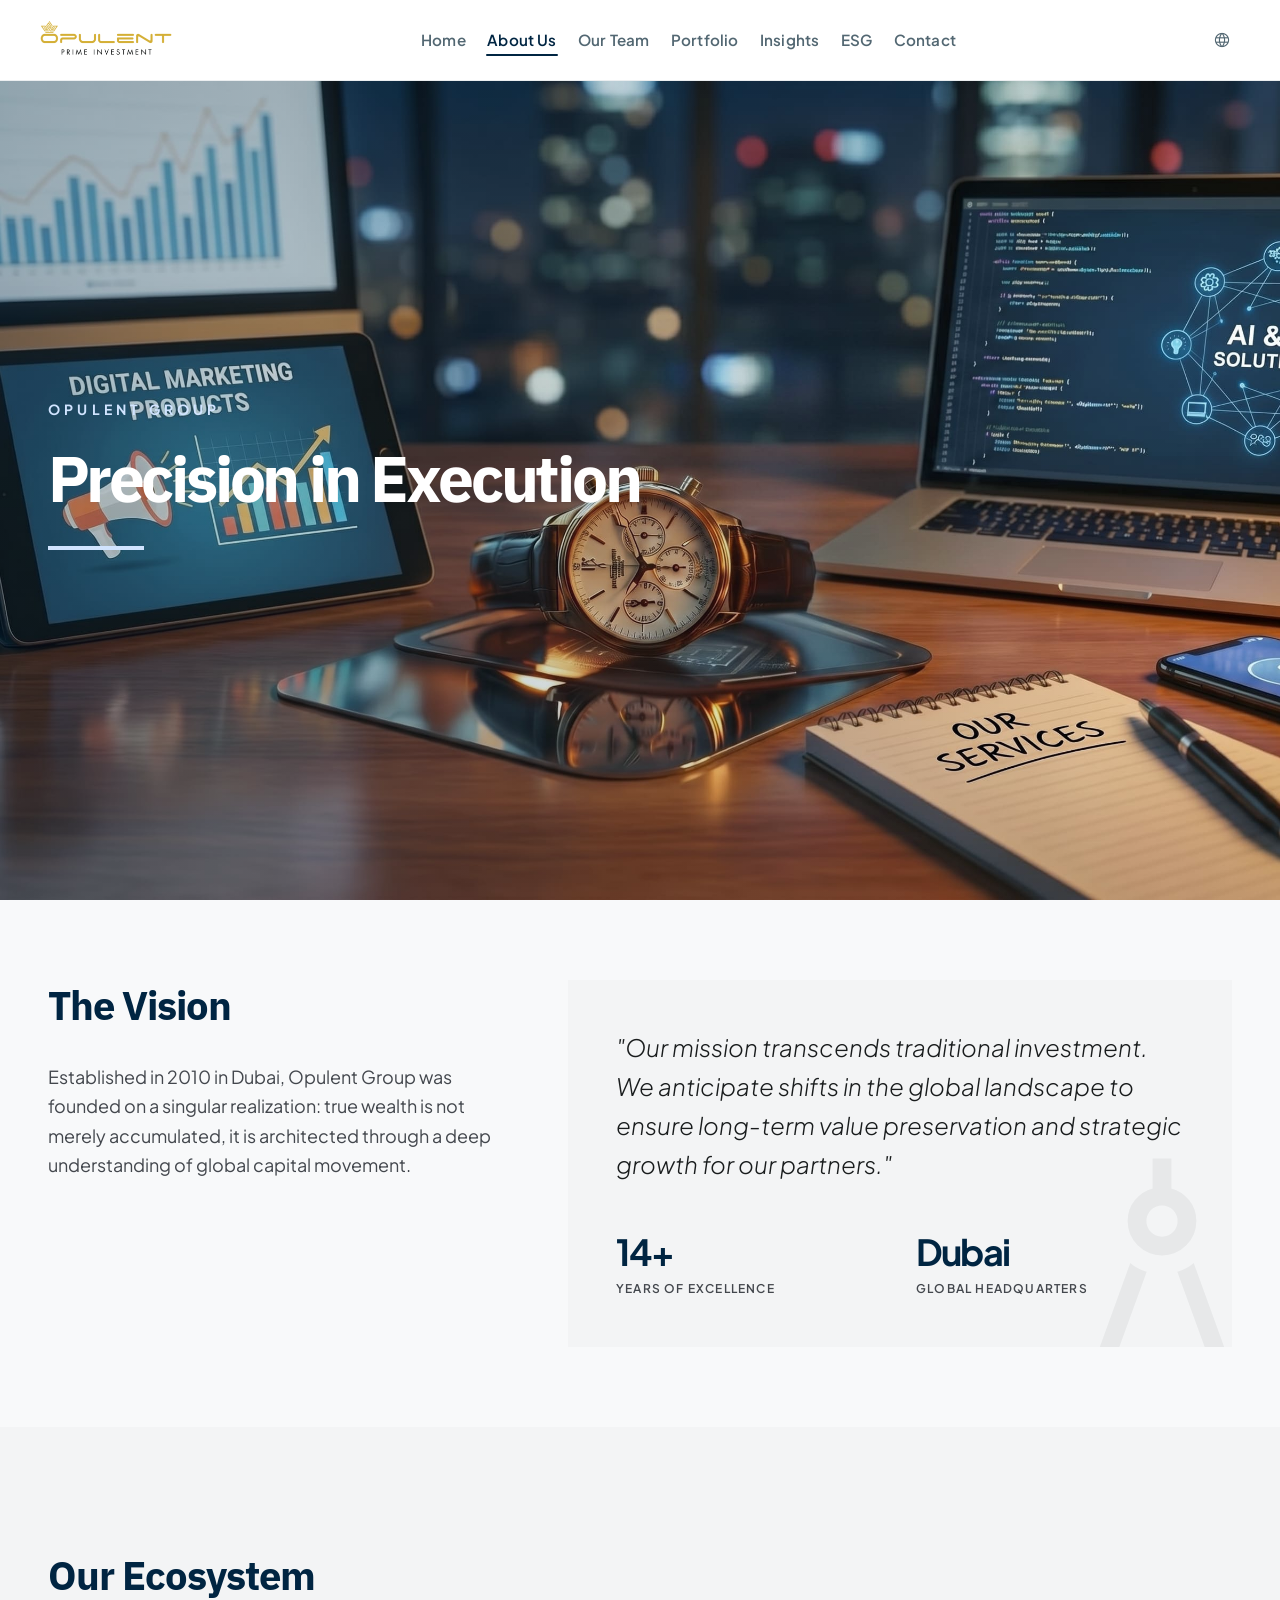
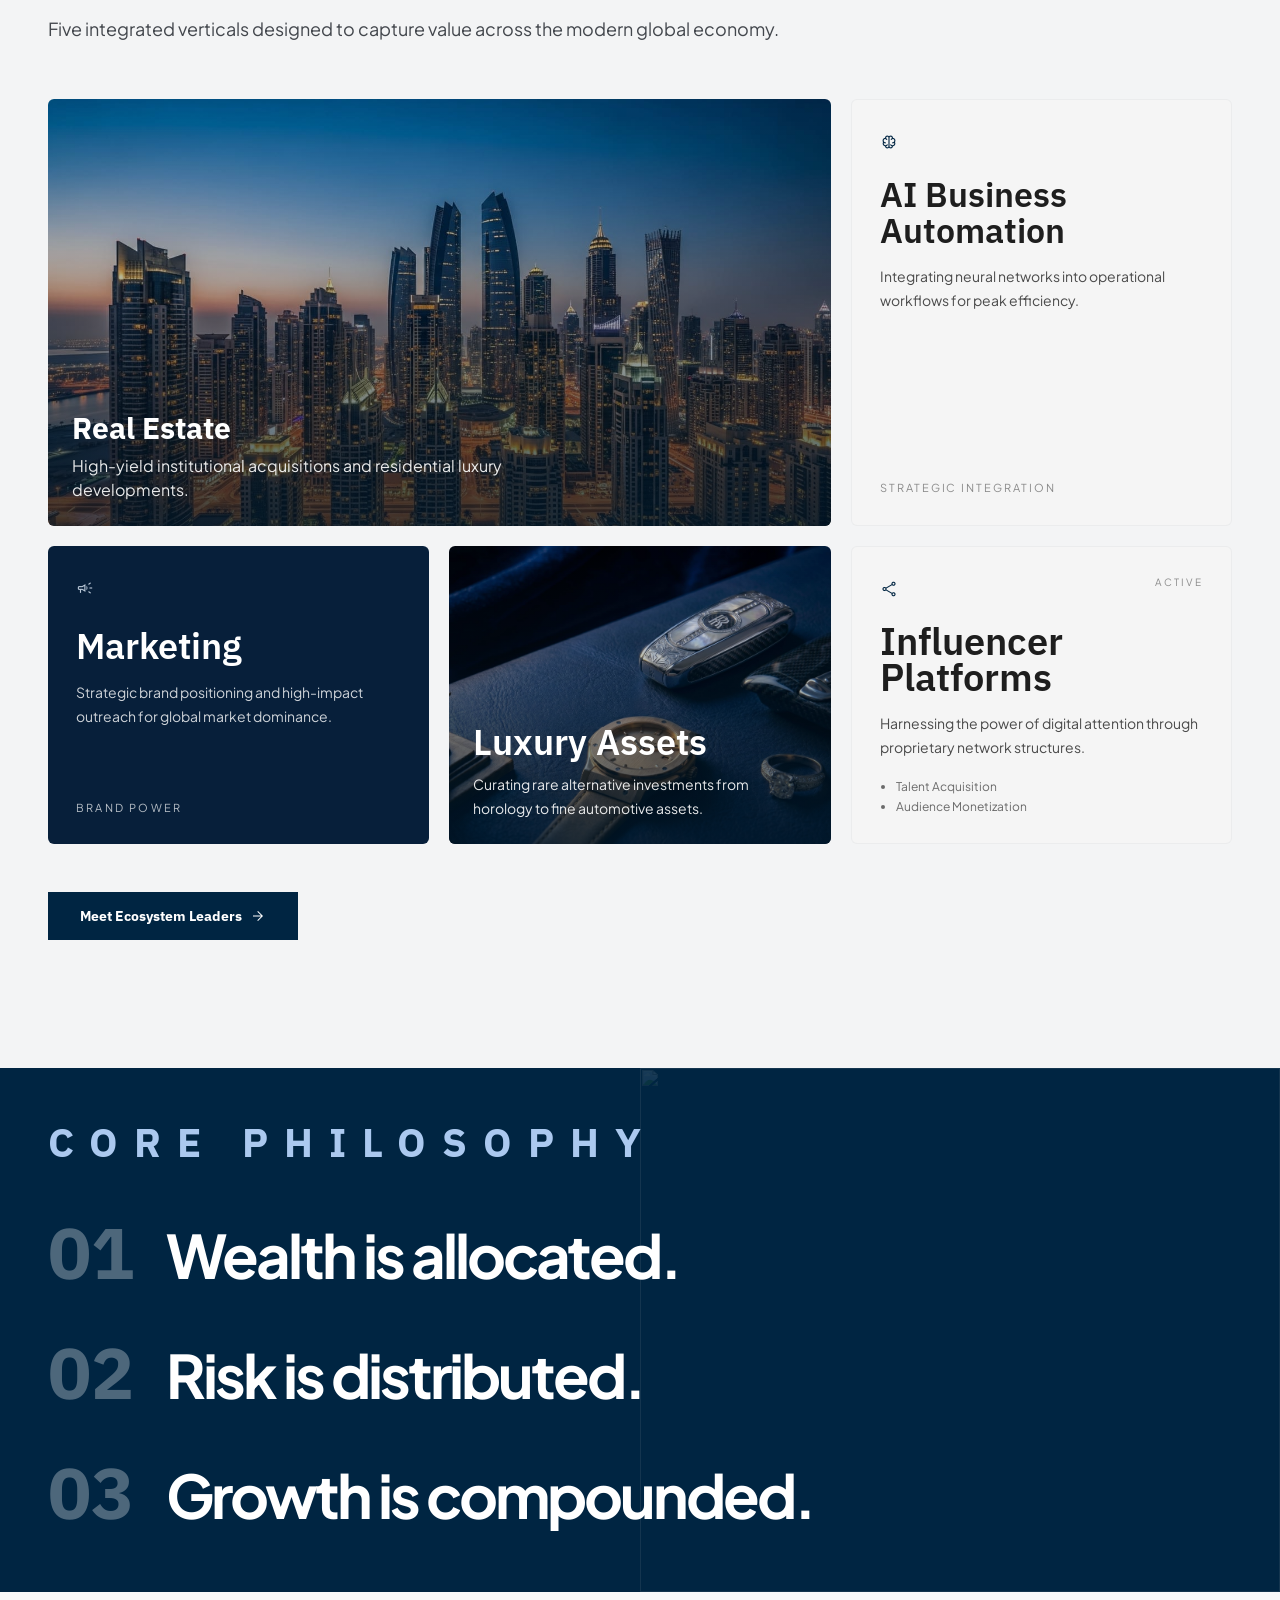
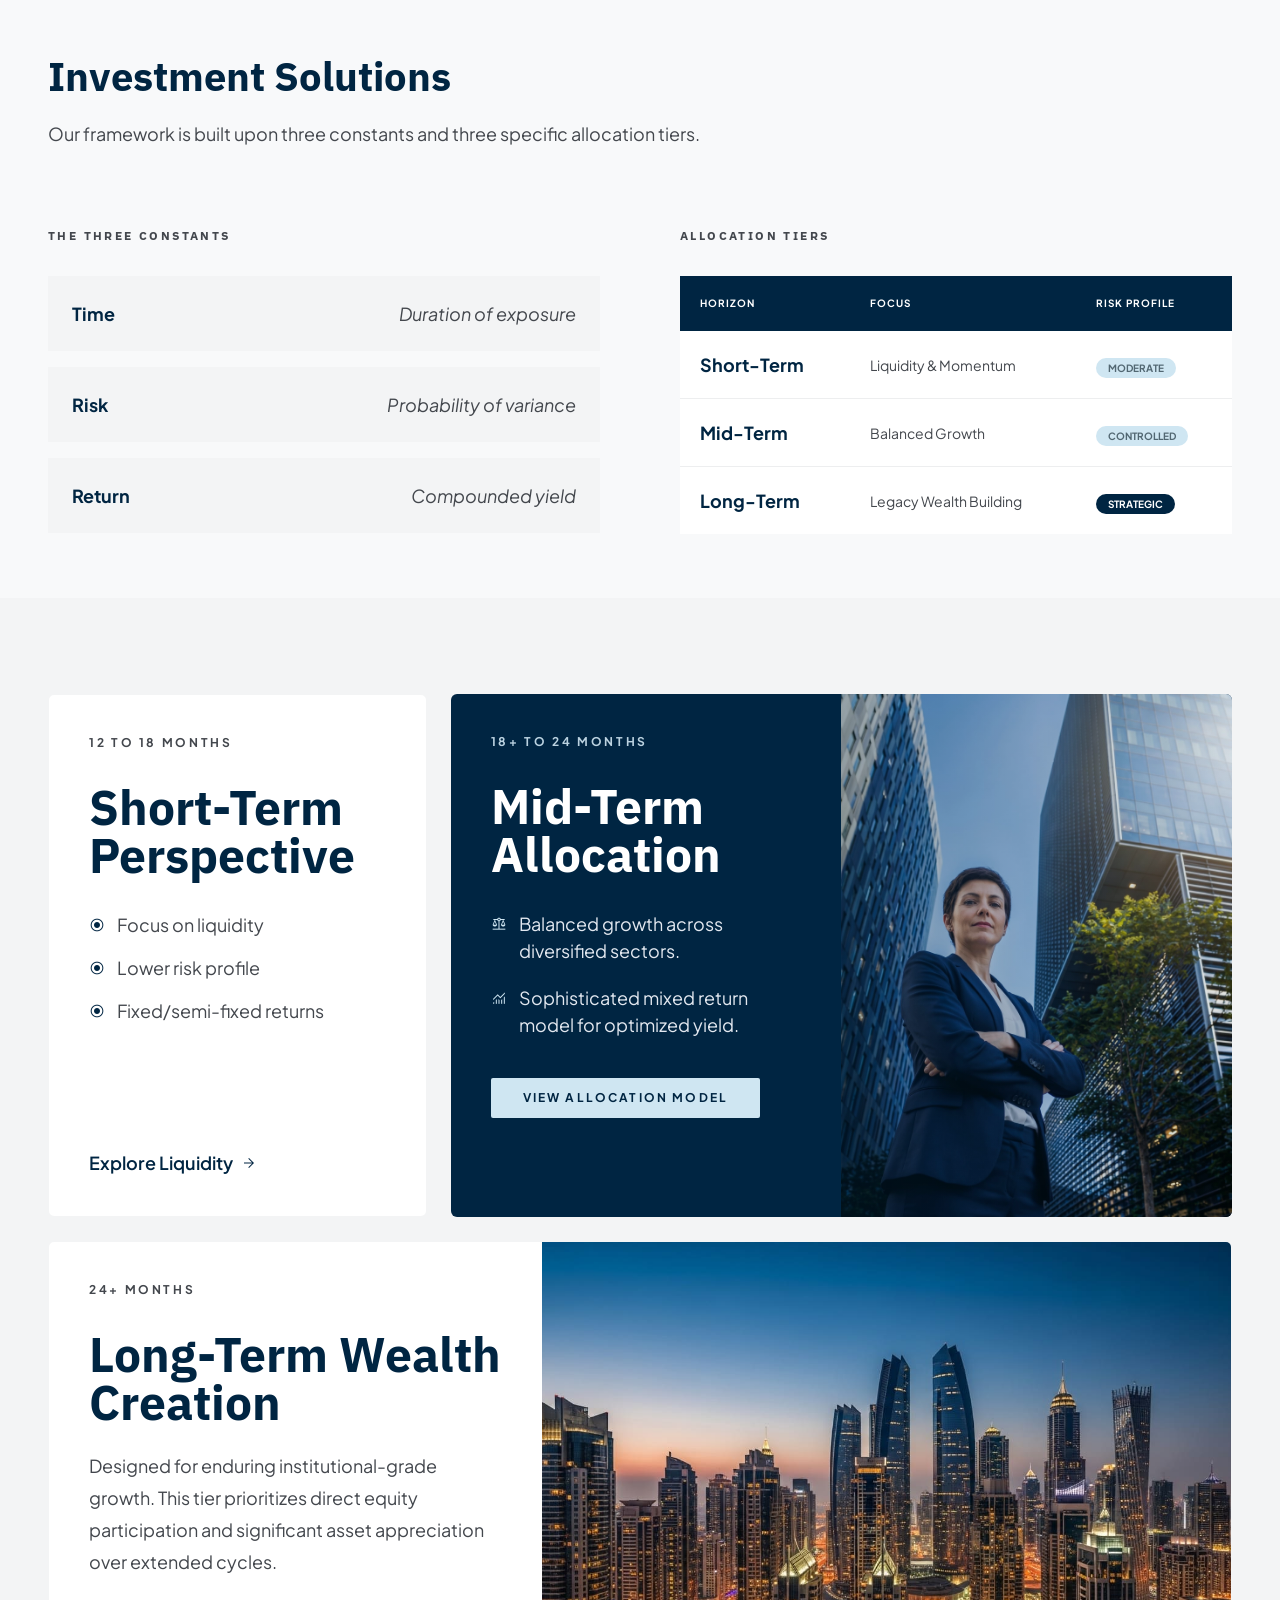
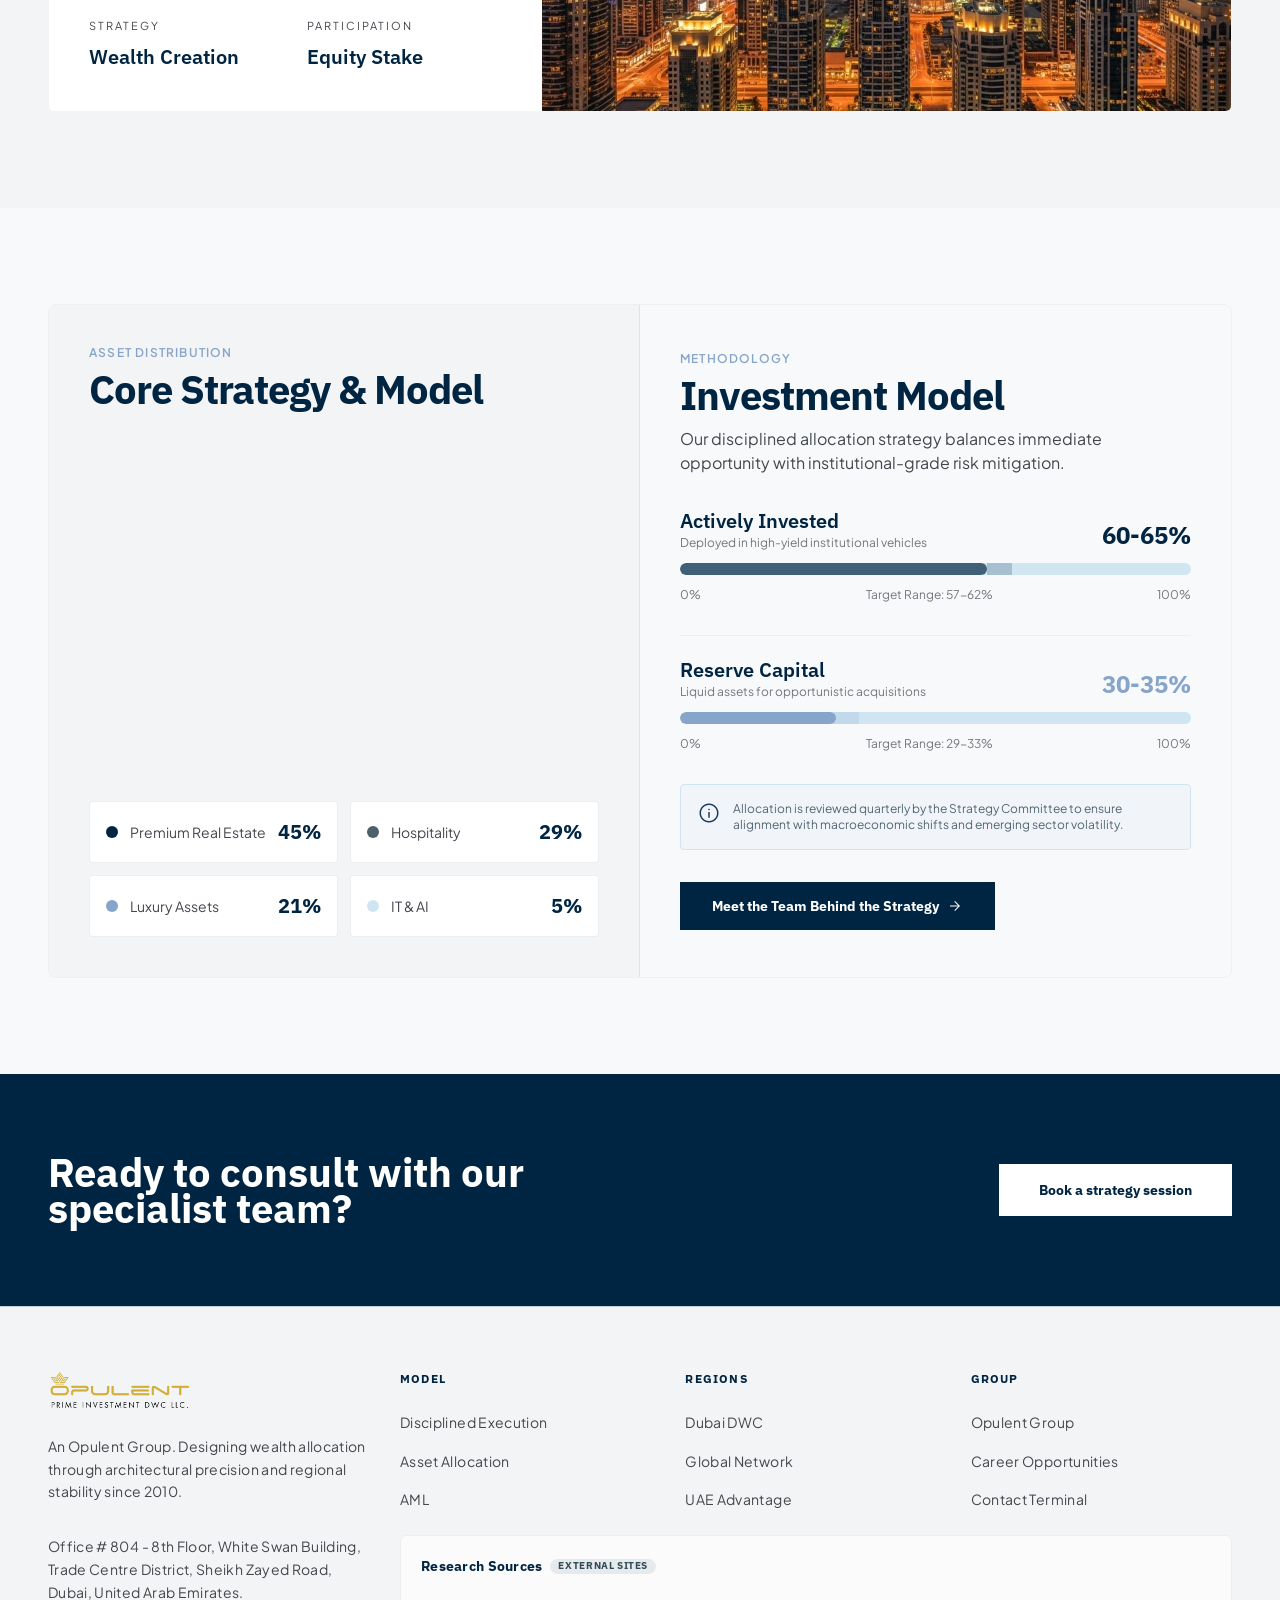
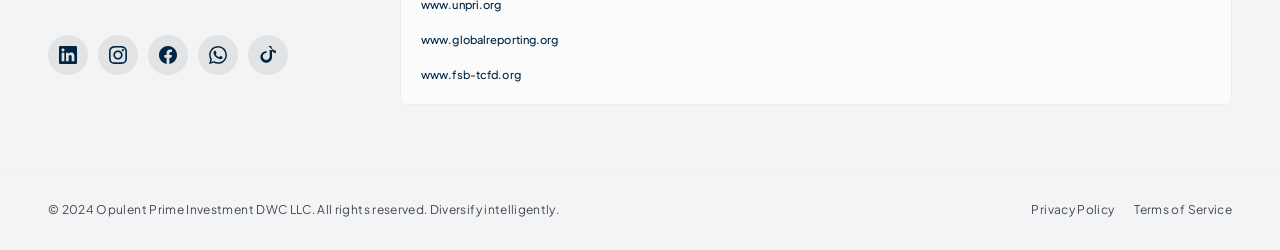
==== commit ac3fe707: "Add new image asset for enhanced visual content" ====
--- a/about.html
+++ b/about.html
@@ -127,7 +127,7 @@
                     </article>
                     <article class="relative rounded-md overflow-hidden group min-h-[250px]">
                         <img class="w-full h-full object-cover transition-transform duration-500 group-hover:scale-105"
-                            src="assets/images/watch_demmy.jpg" alt="Luxury asset collection" />
+                            src="assets/images/assets.jpeg" alt="Luxury asset collection" />
                         <div
                             class="absolute inset-0 bg-gradient-to-t from-[#00182b]/75 via-[#00182b]/35 to-transparent">
                         </div>
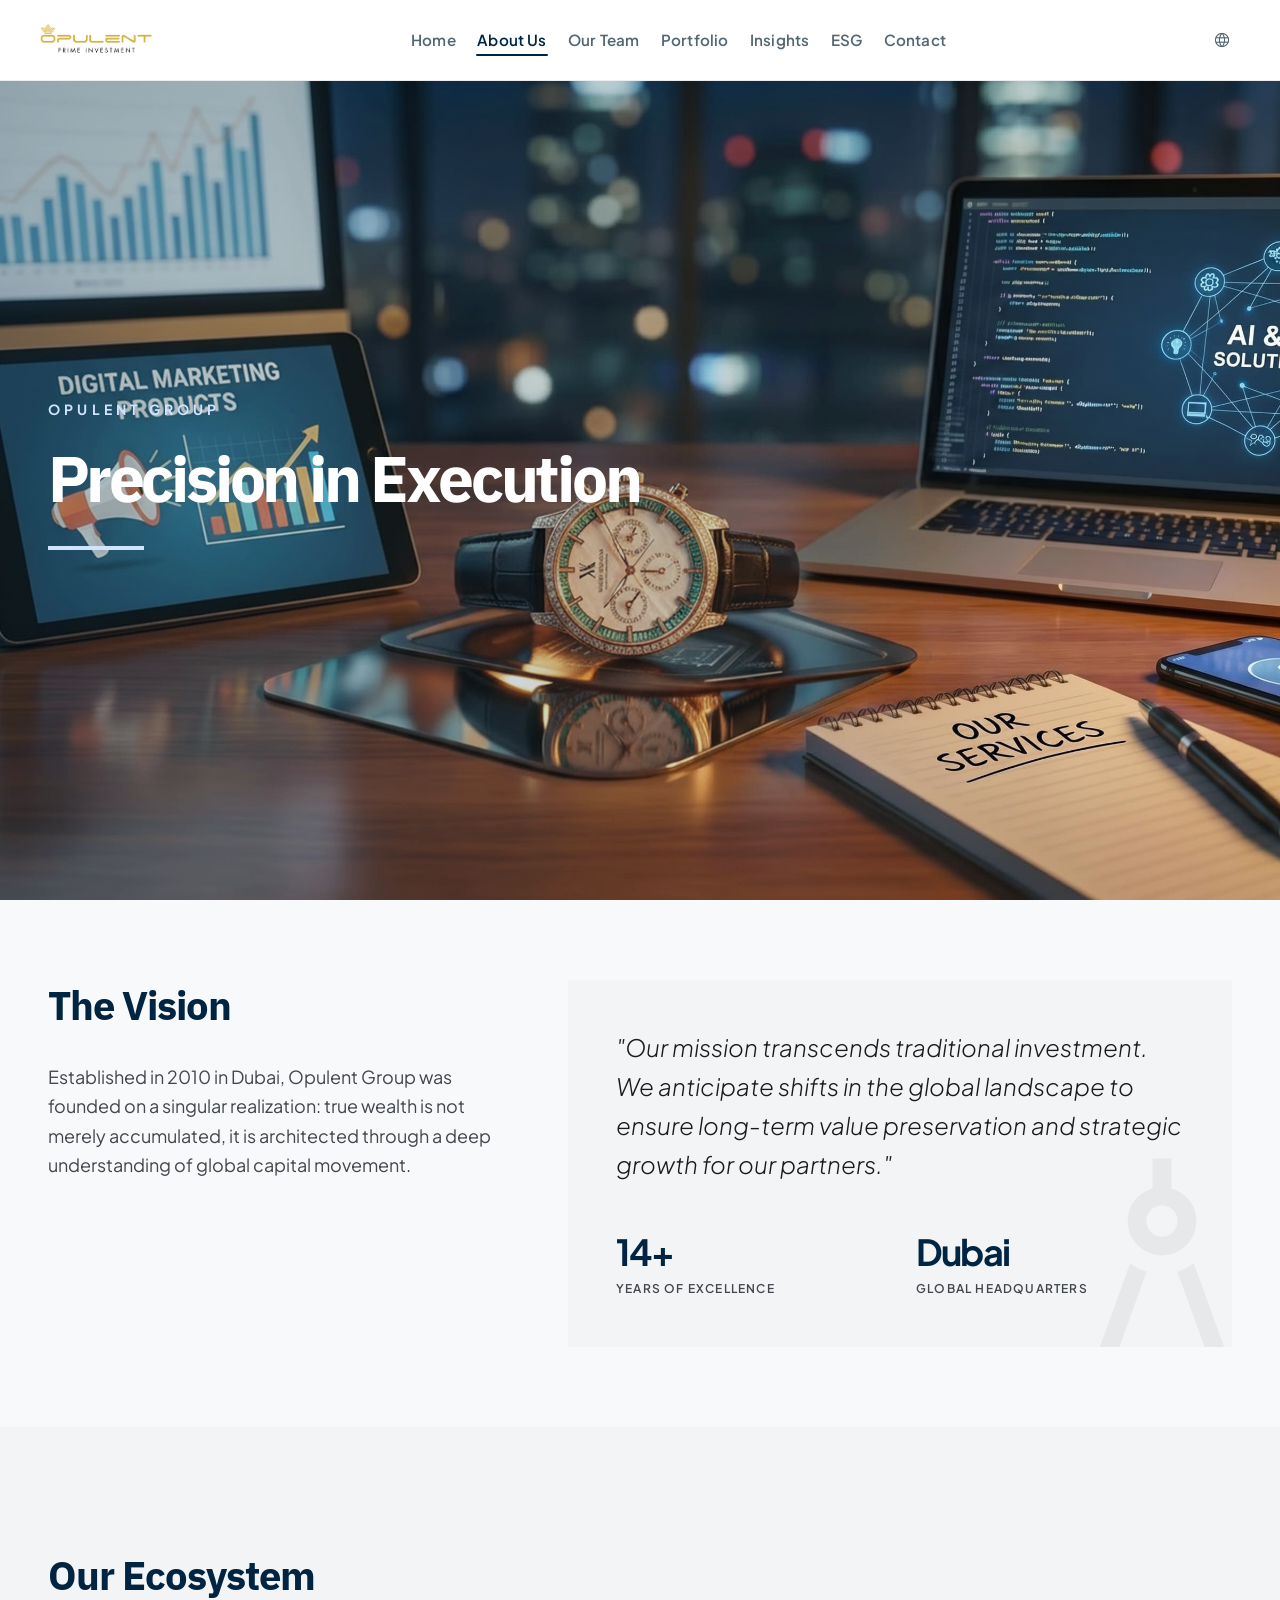
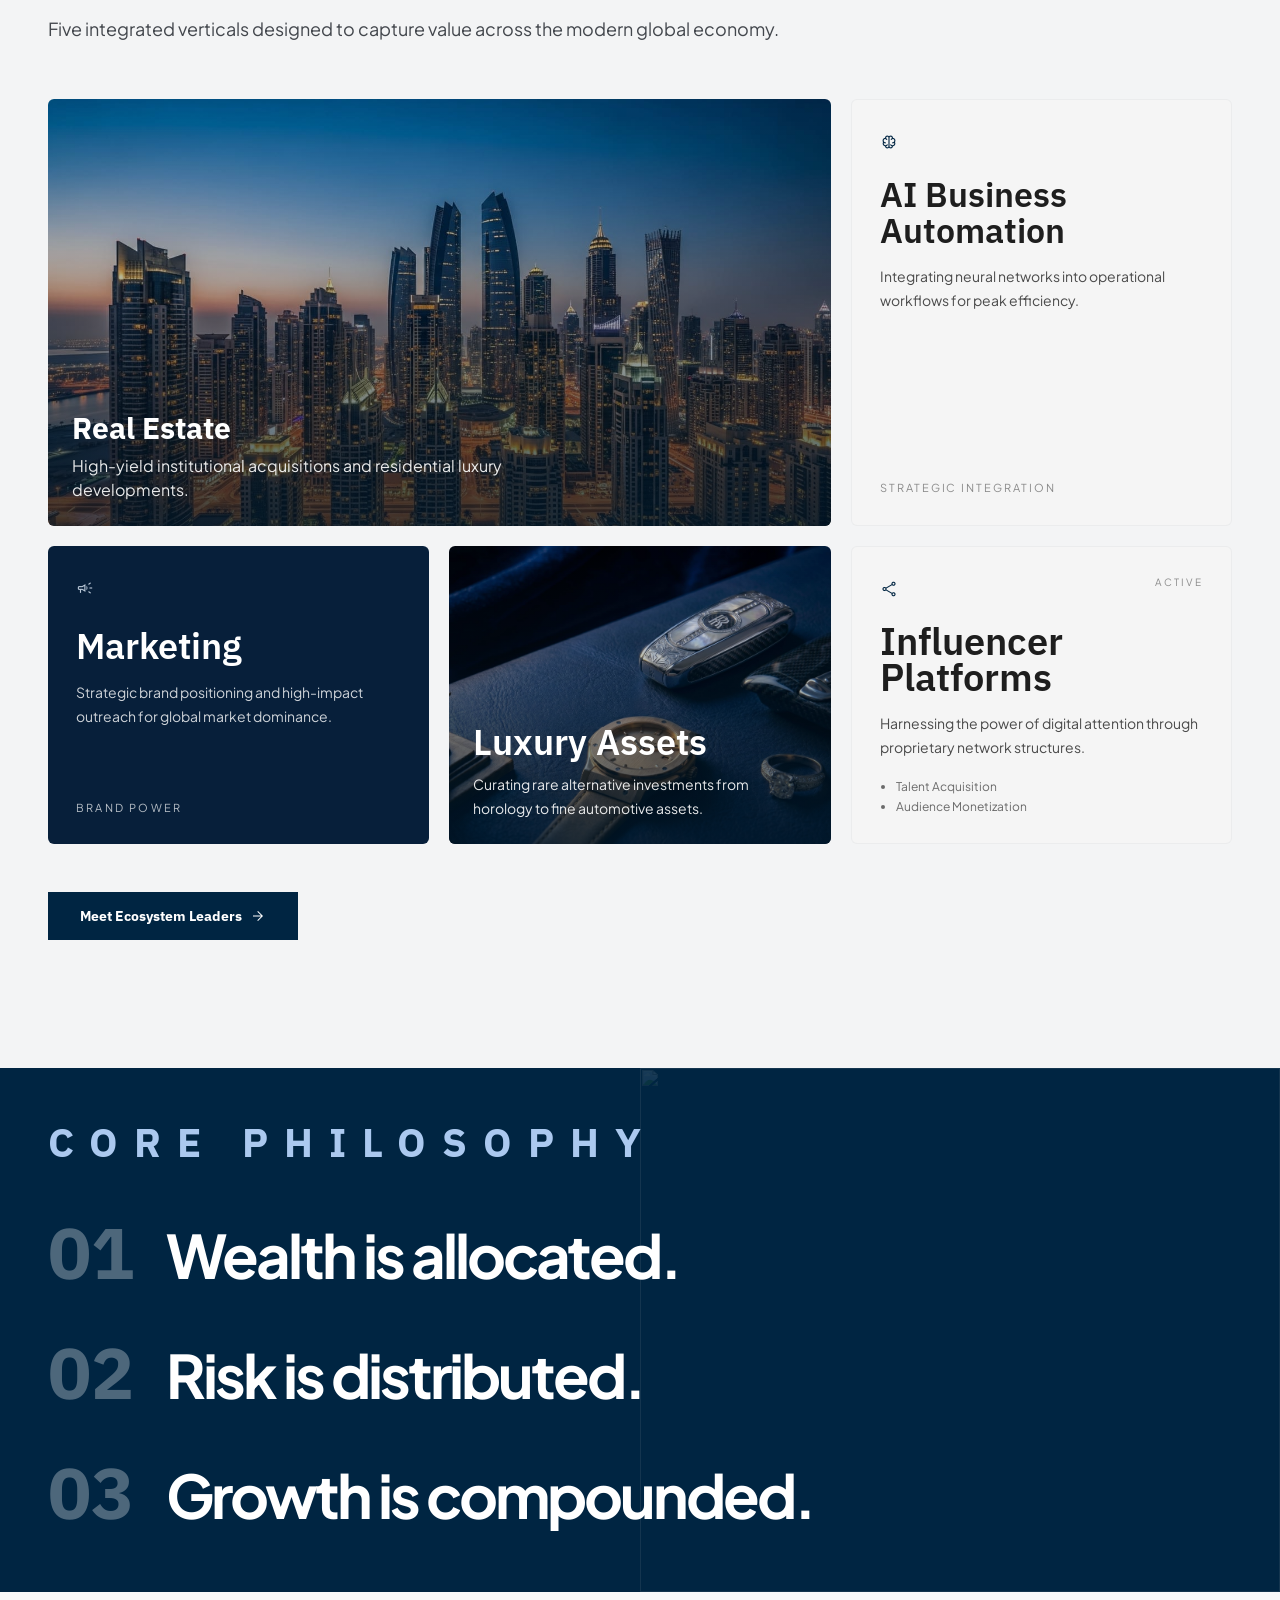
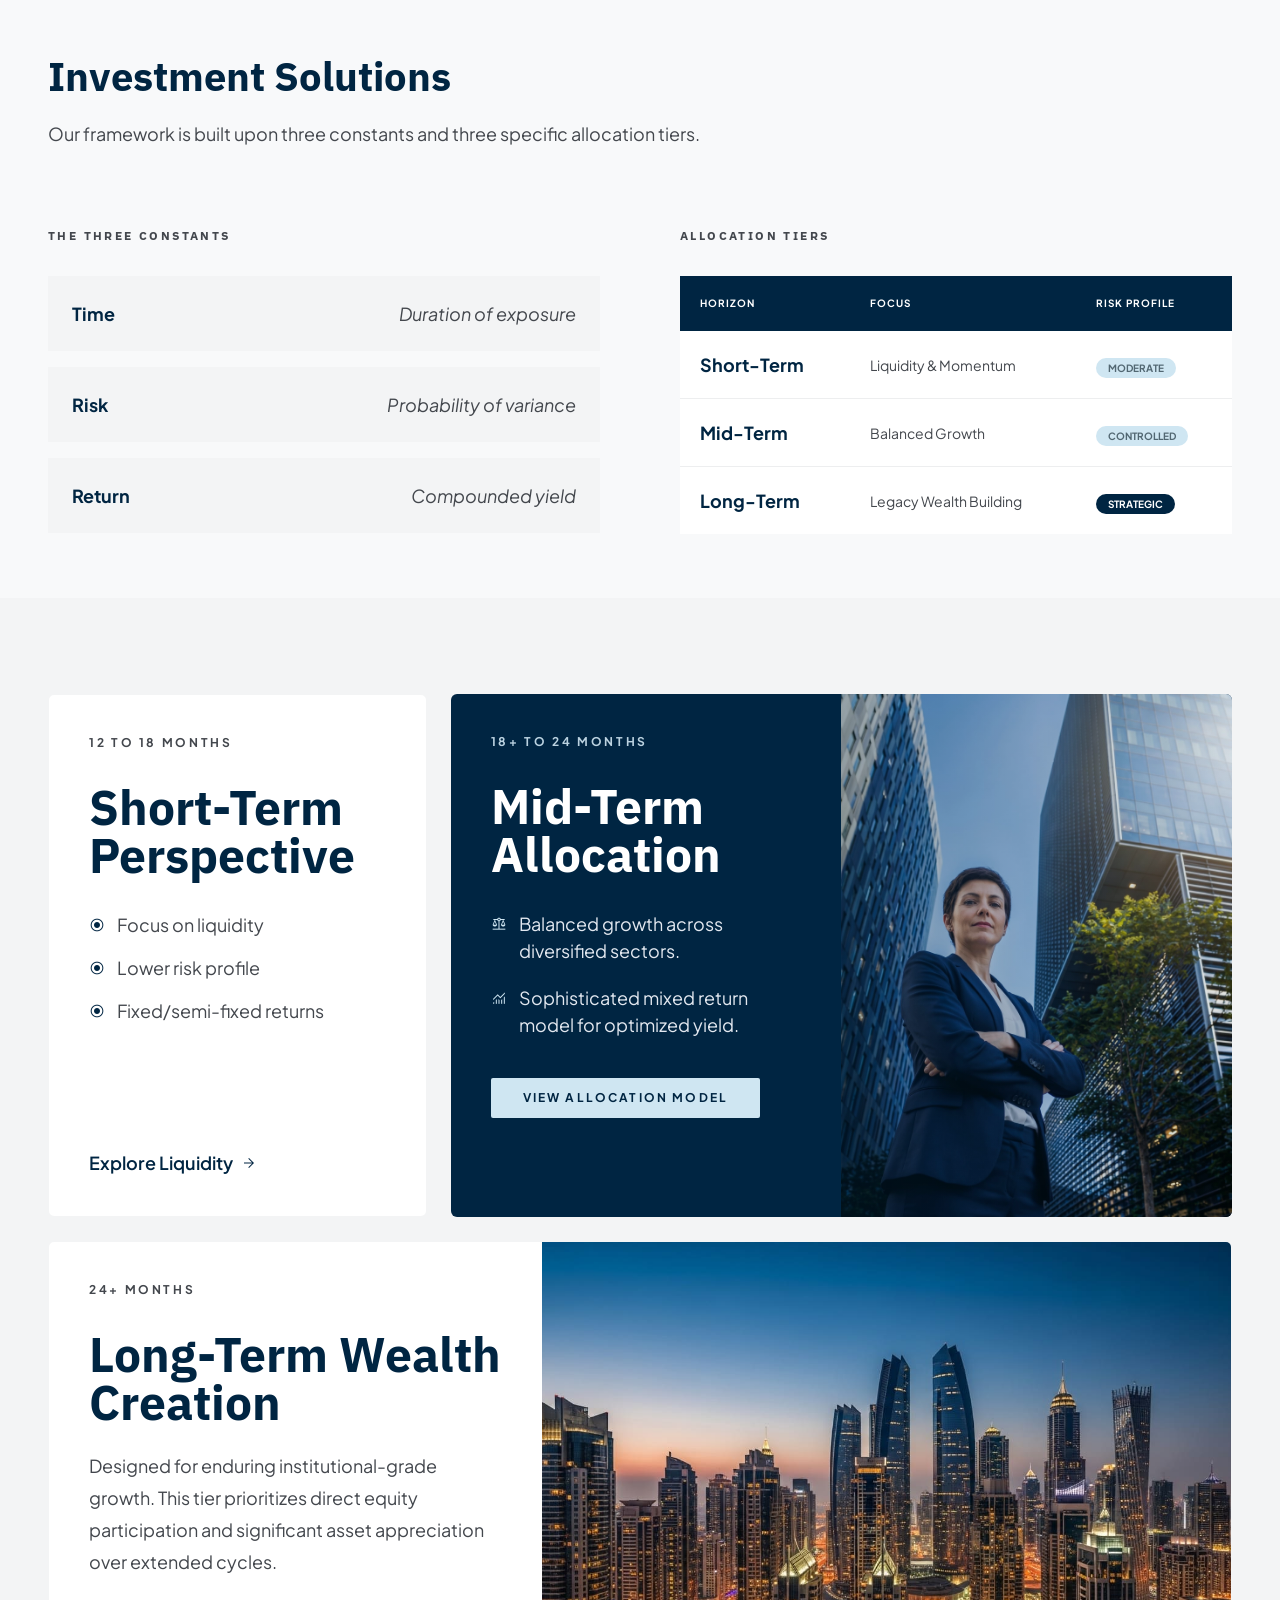
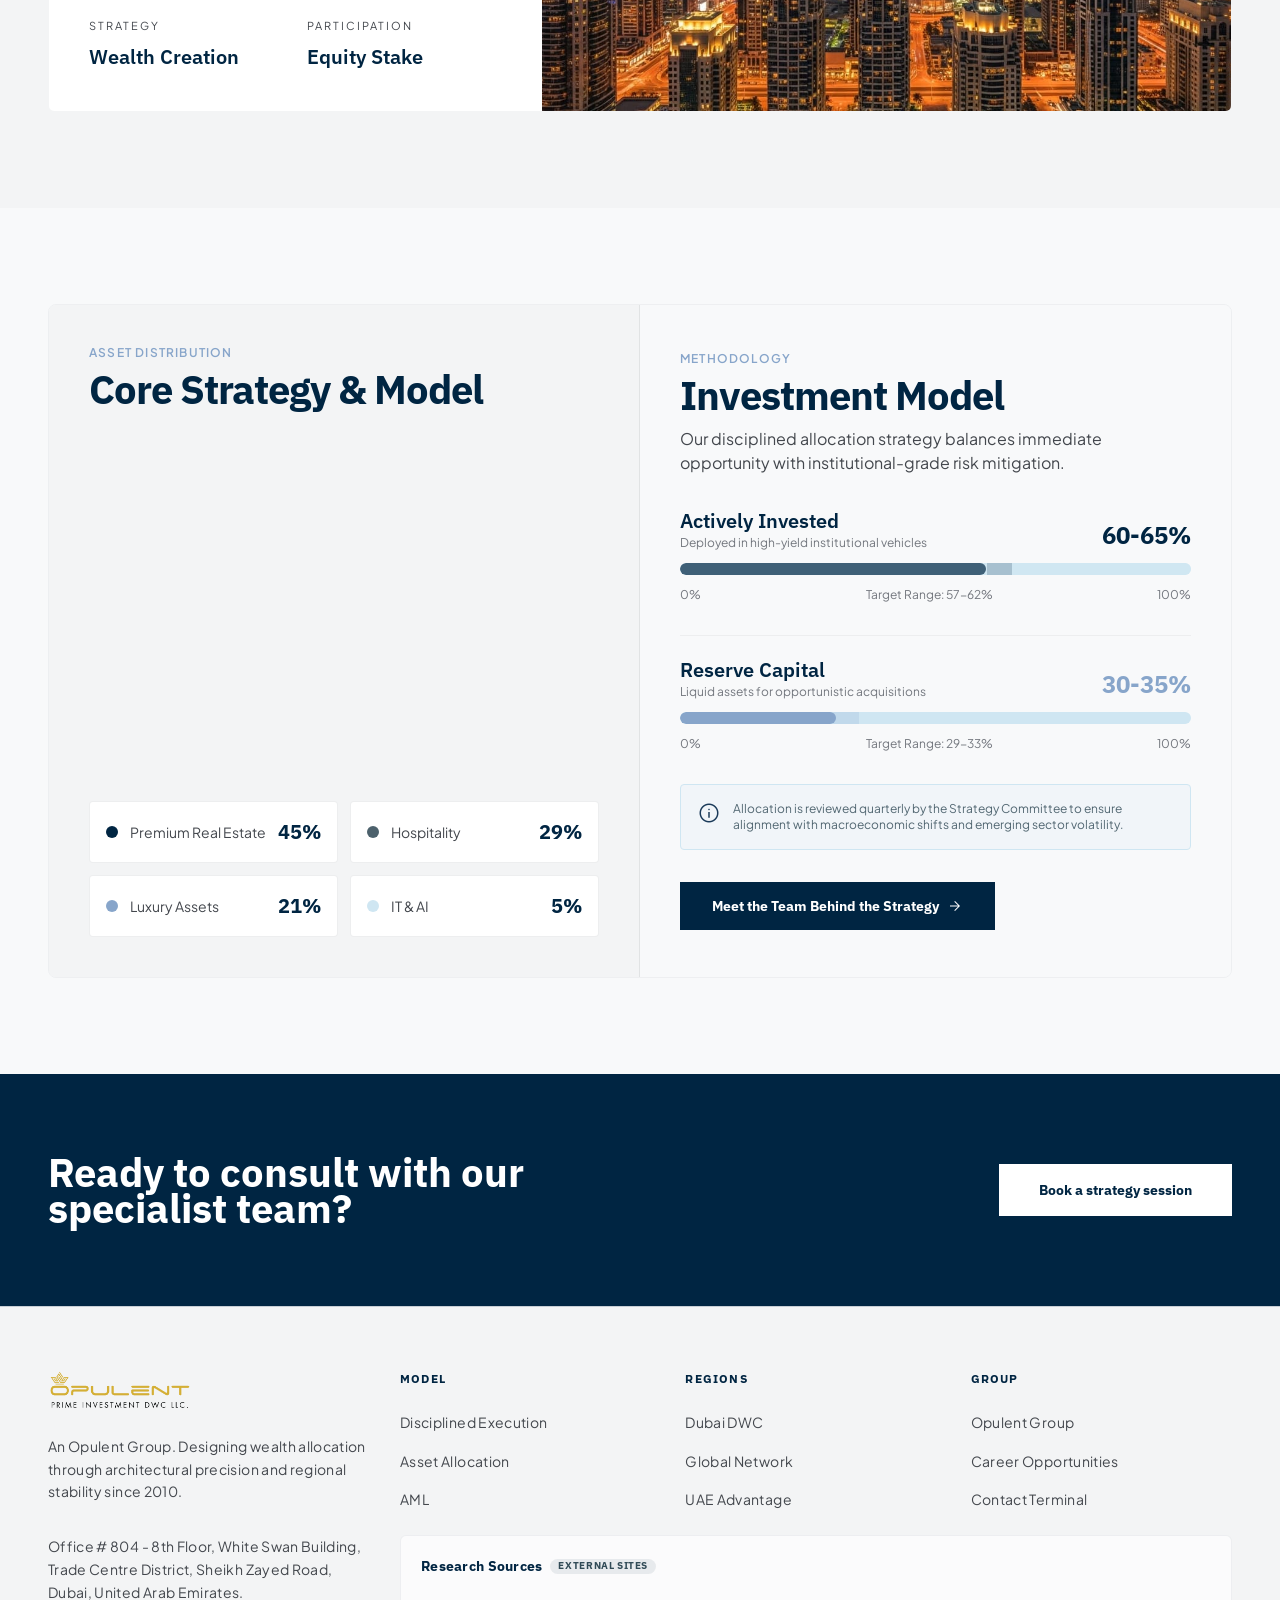
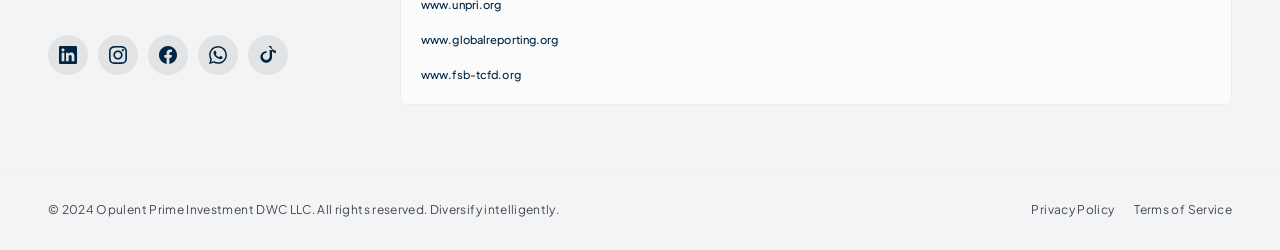
==== commit 5b559914: "Replace outdated hero image with a new JPEG asset in the about section, updating the image path in H" ====
--- a/about.html
+++ b/about.html
@@ -23,7 +23,7 @@
     <main>
         <section class="relative hero-fit-screen flex items-center overflow-hidden" id="about-us">
             <div class="absolute inset-0 z-0">
-                <img class="w-full h-full object-cover" alt="About Us hero" src="assets/images/hero/about_hero.jpg" />
+                <img class="w-full h-full object-cover" alt="About Us hero" src="assets/images/hero/About-us.jpeg" />
                 <div class="absolute inset-0 bg-gradient-to-r from-primary/30 via-primary/15 to-transparent"></div>
             </div>
             <div class="relative z-10 max-w-screen-2xl mx-auto px-6 md:px-12 w-full">
--- a/assets/css/styles.css
+++ b/assets/css/styles.css
@@ -256,34 +256,45 @@
 
 .site-brand {
     white-space: nowrap;
-}
-
-/* Navbar logo sizing tuned for balance across breakpoints. */
-.site-brand img.h-9.sm\\:h-10 {
-    height: 30px !important;
-    width: auto !important;
-    max-width: 180px;
+    display: inline-flex;
+    align-items: center;
+    min-width: 0;
+}
+
+/* Navbar logo sizing (scoped to header brand only). */
+.site-brand img {
+    height: clamp(28px, 4vw, 52px);
+    width: auto;
+    max-width: min(52vw, 240px);
     object-fit: contain;
+    display: block;
 }
 
 @media (min-width: 640px) {
-    .site-brand img.h-9.sm\\:h-10 {
-        height: 34px !important;
-        max-width: 210px;
+    .site-brand img {
+        max-width: min(46vw, 300px);
     }
 }
 
 @media (min-width: 1024px) {
-    .site-brand img.h-9.sm\\:h-10 {
-        height: 40px !important;
-        max-width: 260px;
-    }
-}
-
-@media (min-width: 1280px) {
-    .site-brand img.h-9.sm\\:h-10 {
-        height: 44px !important;
-        max-width: 280px;
+    .site-brand img {
+        /* Laptops (1024–1439): slightly smaller so nav has room. */
+        height: 34px;
+        max-width: 380px;
+    }
+}
+
+@media (min-width: 1440px) {
+    .site-brand img {
+        height: 44px;
+        max-width: 440px;
+    }
+}
+
+@media (min-width: 1920px) {
+    .site-brand img {
+        height: 68px;
+        max-width: 560px;
     }
 }
 
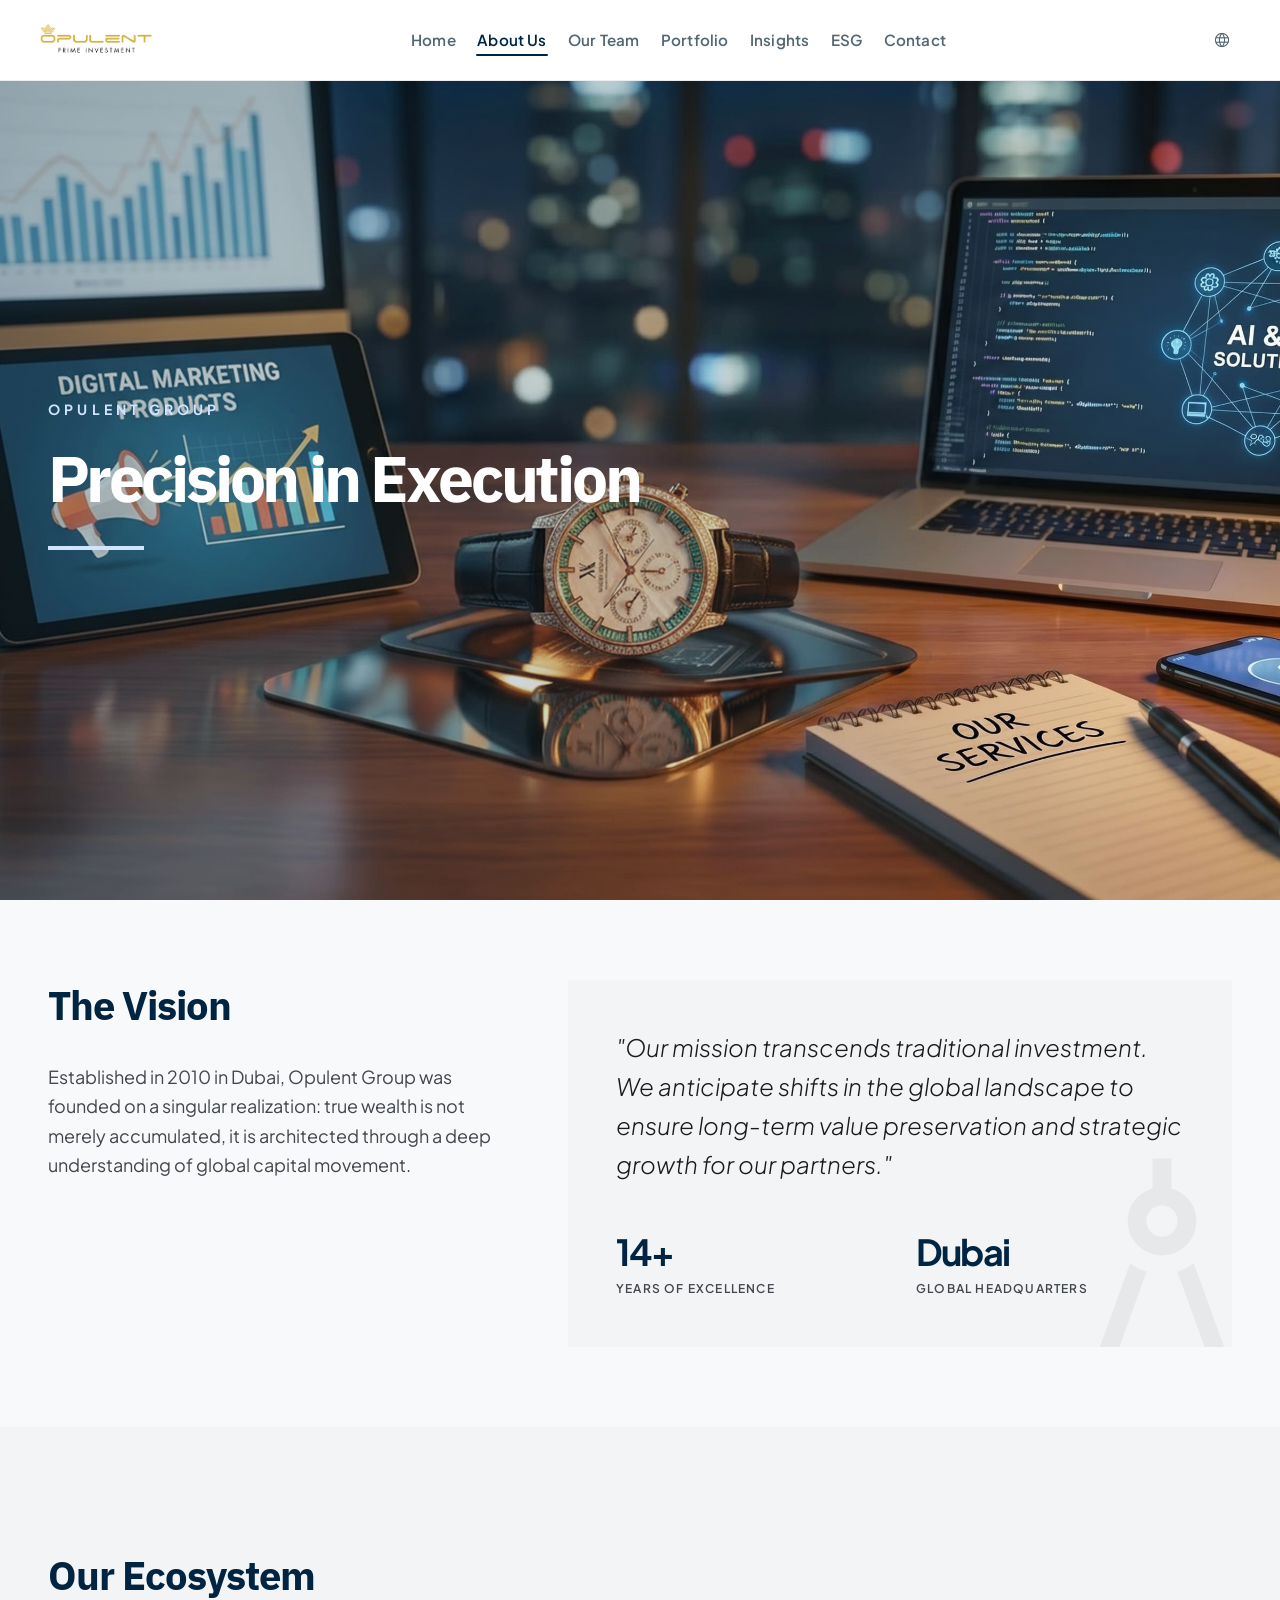
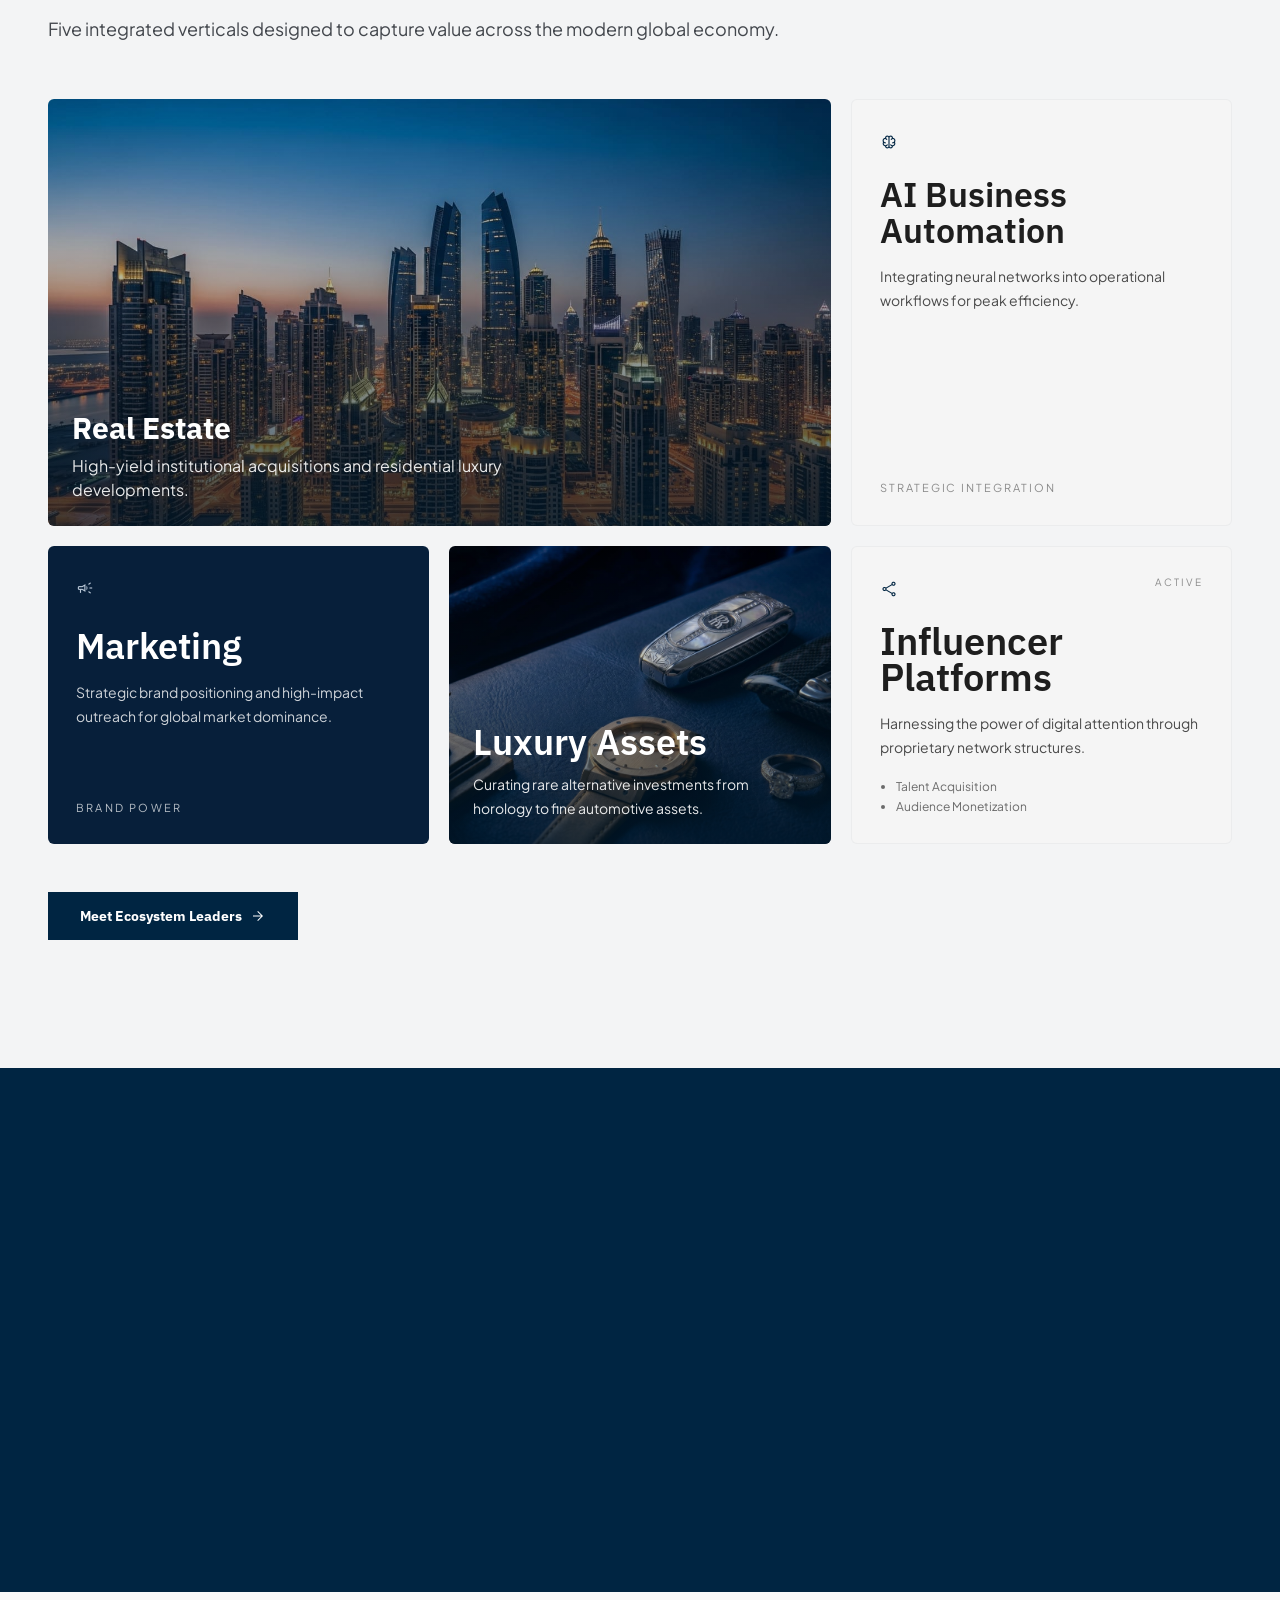
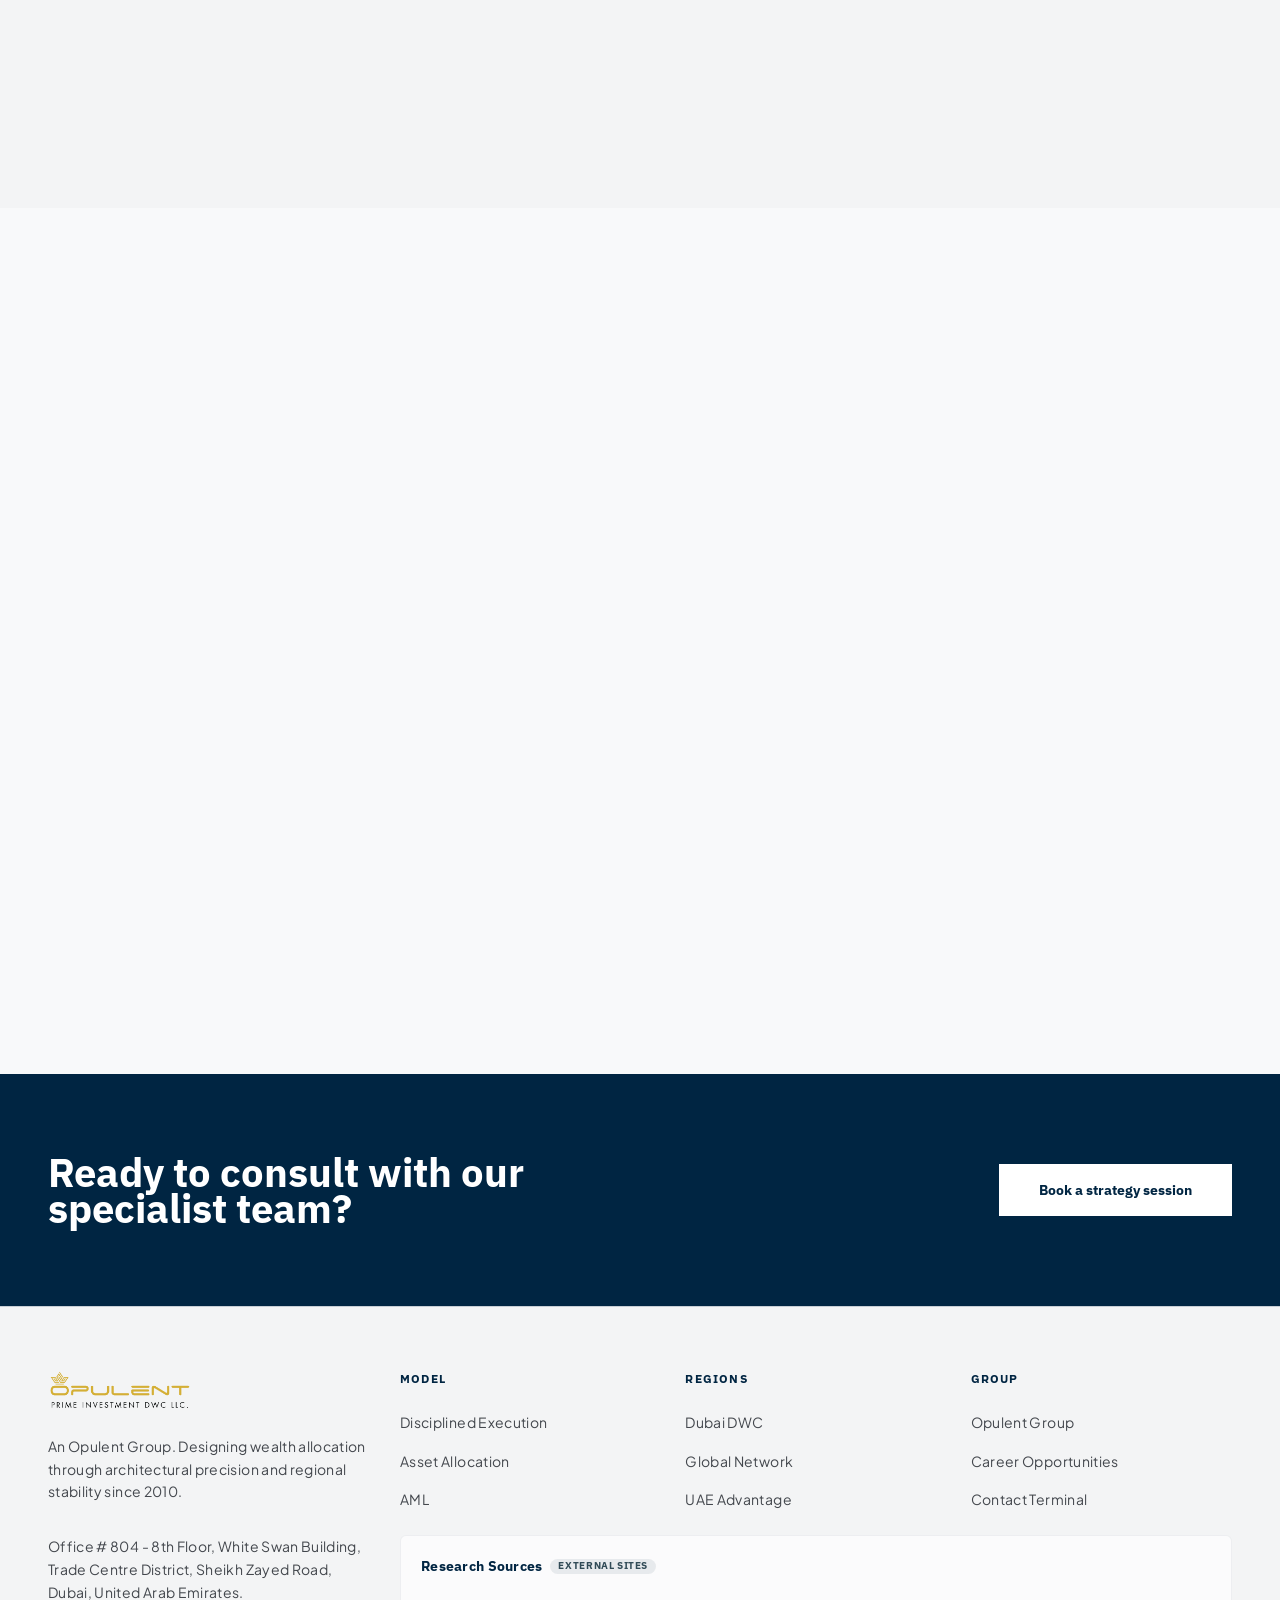
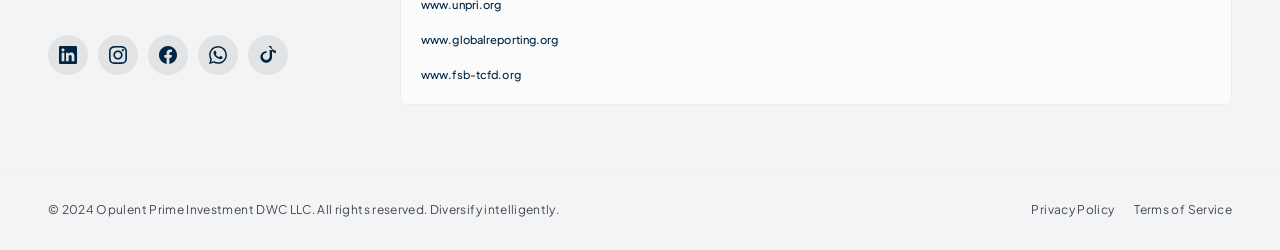
==== commit 9502b843: "Enhance performance by adding preconnect links for Google Fonts across multiple HTML files. Update i" ====
--- a/about.html
+++ b/about.html
@@ -7,6 +7,8 @@
     <meta content="width=device-width, initial-scale=1.0" name="viewport" />
     <title>About Us | Opulent Group</title>
     <link href="assets/images/logos/favicon.png" rel="icon" type="image/png" />
+    <link rel="preconnect" href="https://fonts.googleapis.com" />
+    <link rel="preconnect" href="https://fonts.gstatic.com" crossorigin />
     <link
         href="https://fonts.googleapis.com/css2?family=Plus+Jakarta+Sans:wght@400;500;600;700;800&amp;family=Tajawal:wght@400;500;700;800&amp;family=IBM+Plex+Sans:wght@400;500;600;700&amp;display=swap"
         rel="stylesheet" />
@@ -23,7 +25,8 @@
     <main>
         <section class="relative hero-fit-screen flex items-center overflow-hidden" id="about-us">
             <div class="absolute inset-0 z-0">
-                <img class="w-full h-full object-cover" alt="About Us hero" src="assets/images/hero/About-us.jpeg" />
+                <img class="w-full h-full object-cover" alt="About Us hero" src="assets/images/hero/About-us.jpeg"
+                    fetchpriority="high" decoding="async" />
                 <div class="absolute inset-0 bg-gradient-to-r from-primary/30 via-primary/15 to-transparent"></div>
             </div>
             <div class="relative z-10 max-w-screen-2xl mx-auto px-6 md:px-12 w-full">
@@ -37,7 +40,7 @@
             </div>
         </section>
 
-        <section class="py-16 md:py-20 bg-surface" id="vision">
+        <section class="py-16 md:py-20 bg-surface" id="vision" data-cv>
             <div class="max-w-screen-2xl mx-auto px-6 md:px-12 grid grid-cols-1 md:grid-cols-12 gap-16 items-start">
                 <div class="md:col-span-5">
                     <h2 class="text-5xl font-bold text-primary leading-tight tracking-tight" data-i18n="visionTitle">The
@@ -79,7 +82,7 @@
             </div>
         </section>
 
-        <section class="py-16 md:py-24 lg:py-32 bg-surface-container-low" id="ecosystem">
+        <section class="py-16 md:py-24 lg:py-32 bg-surface-container-low" id="ecosystem" data-cv>
             <div class="max-w-screen-2xl mx-auto px-6 md:px-12">
                 <div class="max-w-3xl mb-12 md:mb-14">
                     <h2 class="text-4xl md:text-5xl font-bold text-primary leading-tight tracking-tight mb-5"
@@ -90,7 +93,8 @@
                 <div class="grid grid-cols-1 lg:grid-cols-3 gap-5">
                     <article class="relative lg:col-span-2 min-h-[320px] rounded-md overflow-hidden group">
                         <img class="w-full h-full object-cover transition-transform duration-500 group-hover:scale-105"
-                            src="assets/images/realEstate.jpeg" alt="Modern real estate buildings" />
+                            src="assets/images/realEstate.jpeg" alt="Modern real estate buildings" loading="lazy"
+                            decoding="async" />
                         <div
                             class="absolute inset-0 bg-gradient-to-t from-[#00182b]/75 via-[#00182b]/35 to-transparent">
                         </div>
@@ -127,7 +131,8 @@
                     </article>
                     <article class="relative rounded-md overflow-hidden group min-h-[250px]">
                         <img class="w-full h-full object-cover transition-transform duration-500 group-hover:scale-105"
-                            src="assets/images/assets.jpeg" alt="Luxury asset collection" />
+                            src="assets/images/assets.jpeg" alt="Luxury asset collection" loading="lazy"
+                            decoding="async" />
                         <div
                             class="absolute inset-0 bg-gradient-to-t from-[#00182b]/75 via-[#00182b]/35 to-transparent">
                         </div>
@@ -165,7 +170,7 @@
             </div>
         </section>
 
-        <section class="py-16 md:py-40 bg-primary text-white relative overflow-hidden" id="about-philosophy">
+        <section class="py-16 md:py-40 bg-primary text-white relative overflow-hidden" id="about-philosophy" data-cv>
             <div class="absolute top-0 right-0 w-1/2 h-full opacity-10">
                 <img class="w-full h-full object-cover"
                     data-alt="Abstract geometric structure of a modern building facade with high contrast shadows and light"
@@ -194,7 +199,7 @@
             </div>
         </section>
 
-        <section class="py-16 md:py-32 bg-surface" id="about-solutions">
+        <section class="py-16 md:py-32 bg-surface" id="about-solutions" data-cv>
             <div class="max-w-screen-2xl mx-auto px-6 md:px-12">
                 <div class="mb-20">
                     <h2 class="text-5xl font-bold text-primary mb-6" data-i18n="solutionsTitle">Investment Solutions
@@ -272,7 +277,7 @@
             </div>
         </section>
 
-        <section class="py-20 md:py-24 bg-surface-container-low" id="about-allocation-perspective">
+        <section class="py-20 md:py-24 bg-surface-container-low" id="about-allocation-perspective" data-cv>
             <div class="max-w-screen-2xl mx-auto px-6 md:px-12">
                 <div class="grid grid-cols-1 lg:grid-cols-12 gap-6">
                     <article
@@ -335,7 +340,7 @@
                             </div>
                             <div class="relative min-h-[220px] md:min-h-full">
                                 <img class="w-full h-full object-cover" src="assets/images/confident_1.jpeg"
-                                    alt="Mid-term portfolio analysis visual" />
+                                    alt="Mid-term portfolio analysis visual" loading="lazy" decoding="async" />
                                 <div class="absolute inset-0 bg-gradient-to-r from-primary/40 to-primary/10"></div>
                             </div>
                         </div>
@@ -369,15 +374,15 @@
                             </div>
                             <div class="md:col-span-7 min-h-[320px]">
                                 <img class="w-full h-full object-cover" src="assets/images/realEstate.jpeg"
-                                    alt="Long-term skyline growth visual" />
-                            </div>
-                        </div>
-                    </article>
-                </div>
-            </div>
-        </section>
-
-        <section class="bg-surface py-20 md:py-24" id="about-strategy">
+                                    alt="Long-term skyline growth visual" loading="lazy" decoding="async" />
+                            </div>
+                        </div>
+                    </article>
+                </div>
+            </div>
+        </section>
+
+        <section class="bg-surface py-20 md:py-24" id="about-strategy" data-cv>
             <div class="max-w-screen-2xl mx-auto px-6 md:px-12">
                 <div
                     class="grid grid-cols-1 lg:grid-cols-2 rounded-xl overflow-hidden border border-outline-variant/20">
@@ -528,9 +533,9 @@
     </main>
 
     <footer data-site-footer></footer>
-    <script src="https://cdn.jsdelivr.net/npm/chart.js"></script>
-    <script src="js/site.js"></script>
-    <script src="js/about.js"></script>
+    <script src="https://cdn.jsdelivr.net/npm/chart.js" defer></script>
+    <script src="js/site.js" defer></script>
+    <script src="js/about.js" defer></script>
 </body>
 
 </html>
--- a/assets/css/styles.css
+++ b/assets/css/styles.css
@@ -23,6 +23,14 @@
     font-size: clamp(14px, 1.8vw, 18px);
 }
 
+/* Performance: skip rendering work for below-the-fold sections. */
+@supports (content-visibility: auto) {
+    section[data-cv] {
+        content-visibility: auto;
+        contain-intrinsic-size: 1px 900px;
+    }
+}
+
 h1,
 h2,
 h3,
@@ -40,7 +48,8 @@
 #hero h1,
 #about-us h1,
 #insight-hero h1,
-#portfolio-hero h1 {
+#portfolio-hero h1,
+#esg-hero h1 {
     font-size: clamp(28px, 6vw, 64px) !important;
     line-height: 1.1;
 }
@@ -48,7 +57,8 @@
 #hero p,
 #about-us p,
 #insight-hero p,
-#portfolio-hero p {
+#portfolio-hero p,
+#esg-hero p {
     font-size: clamp(14px, 2.5vw, 20px) !important;
     line-height: 1.6;
 }
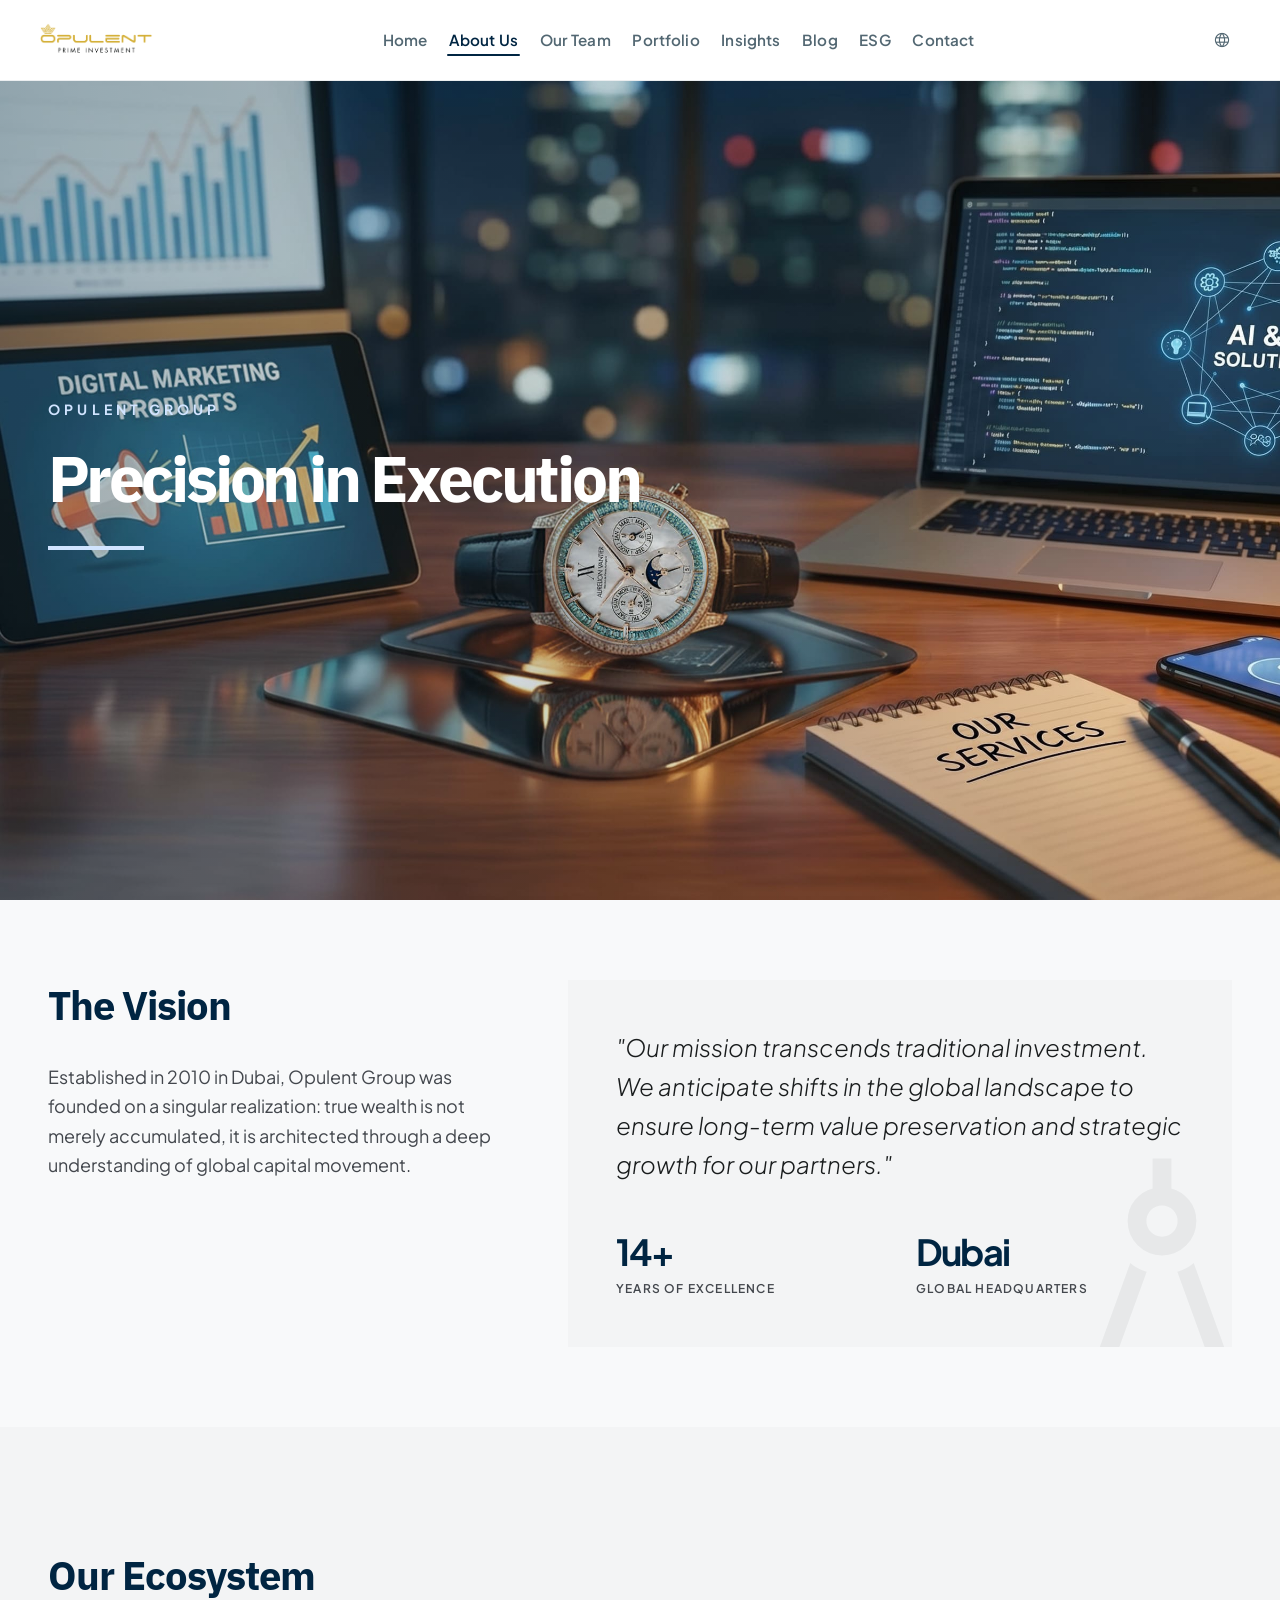
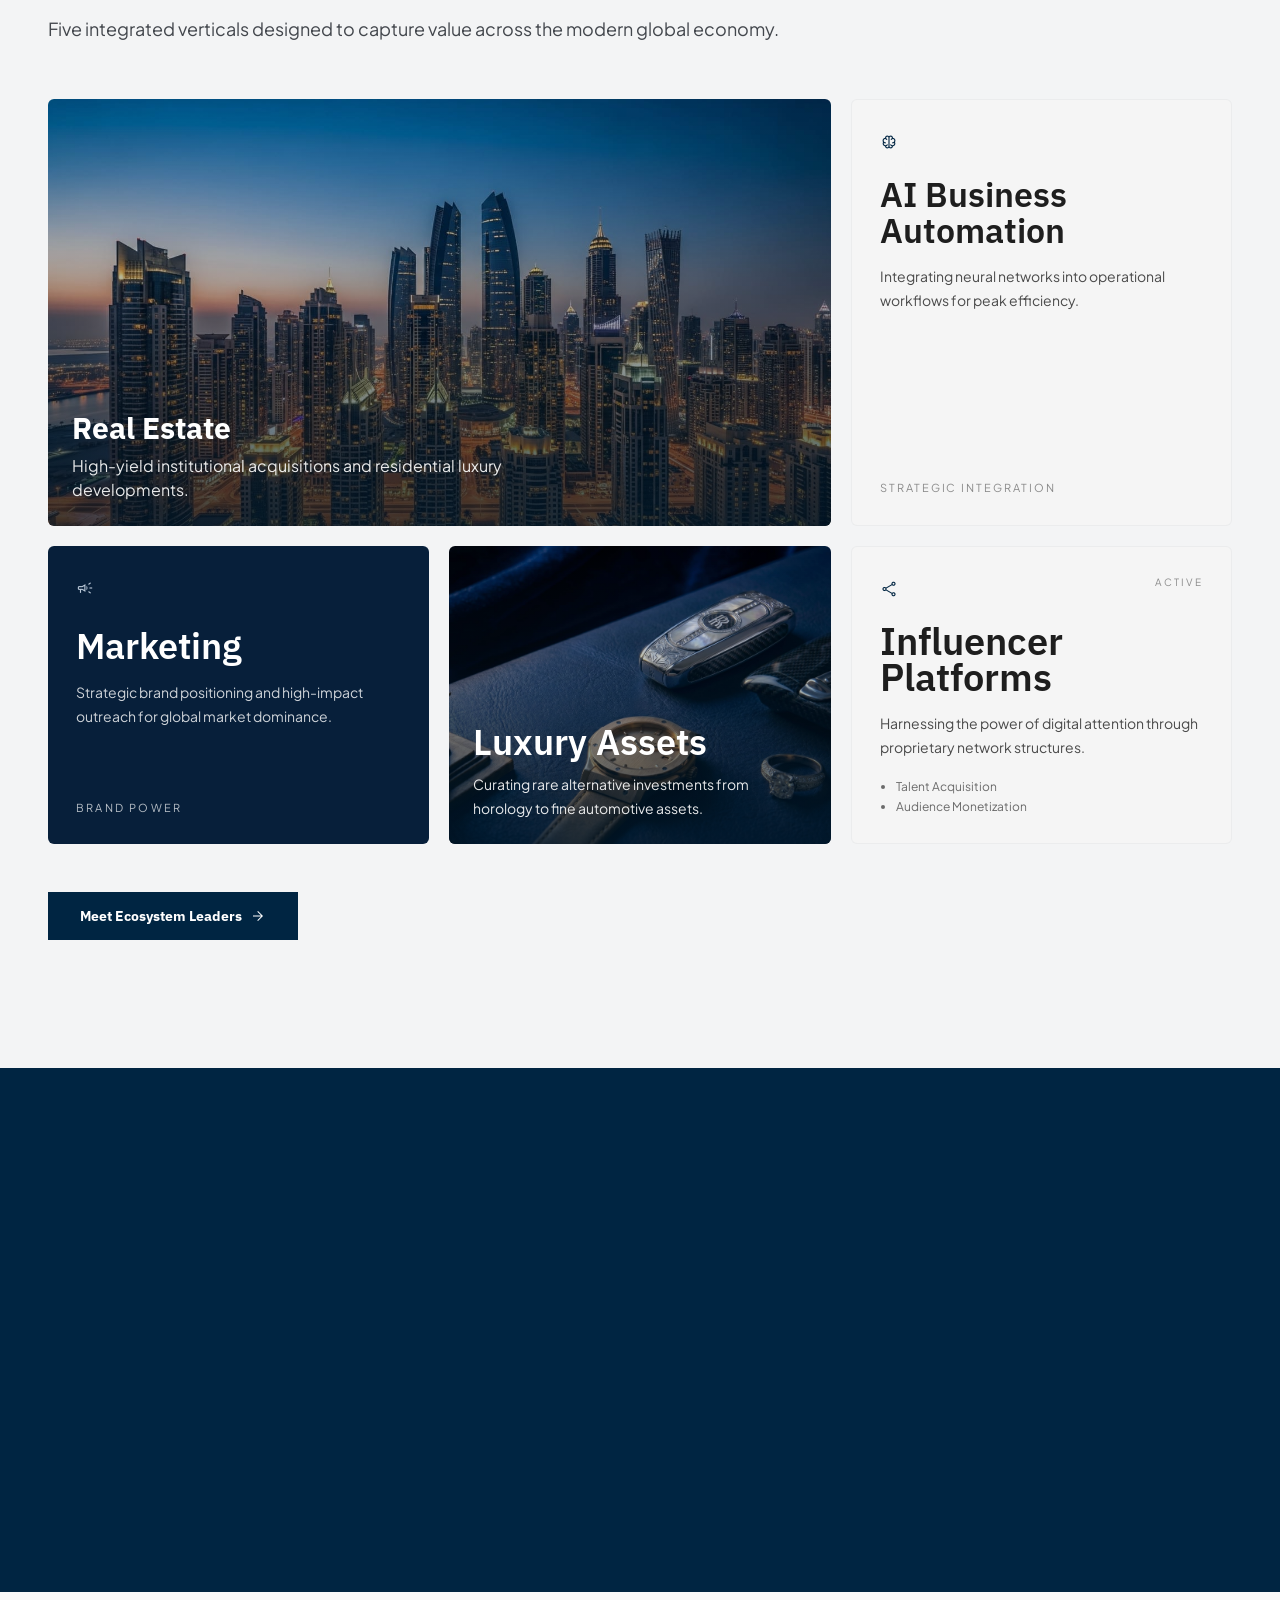
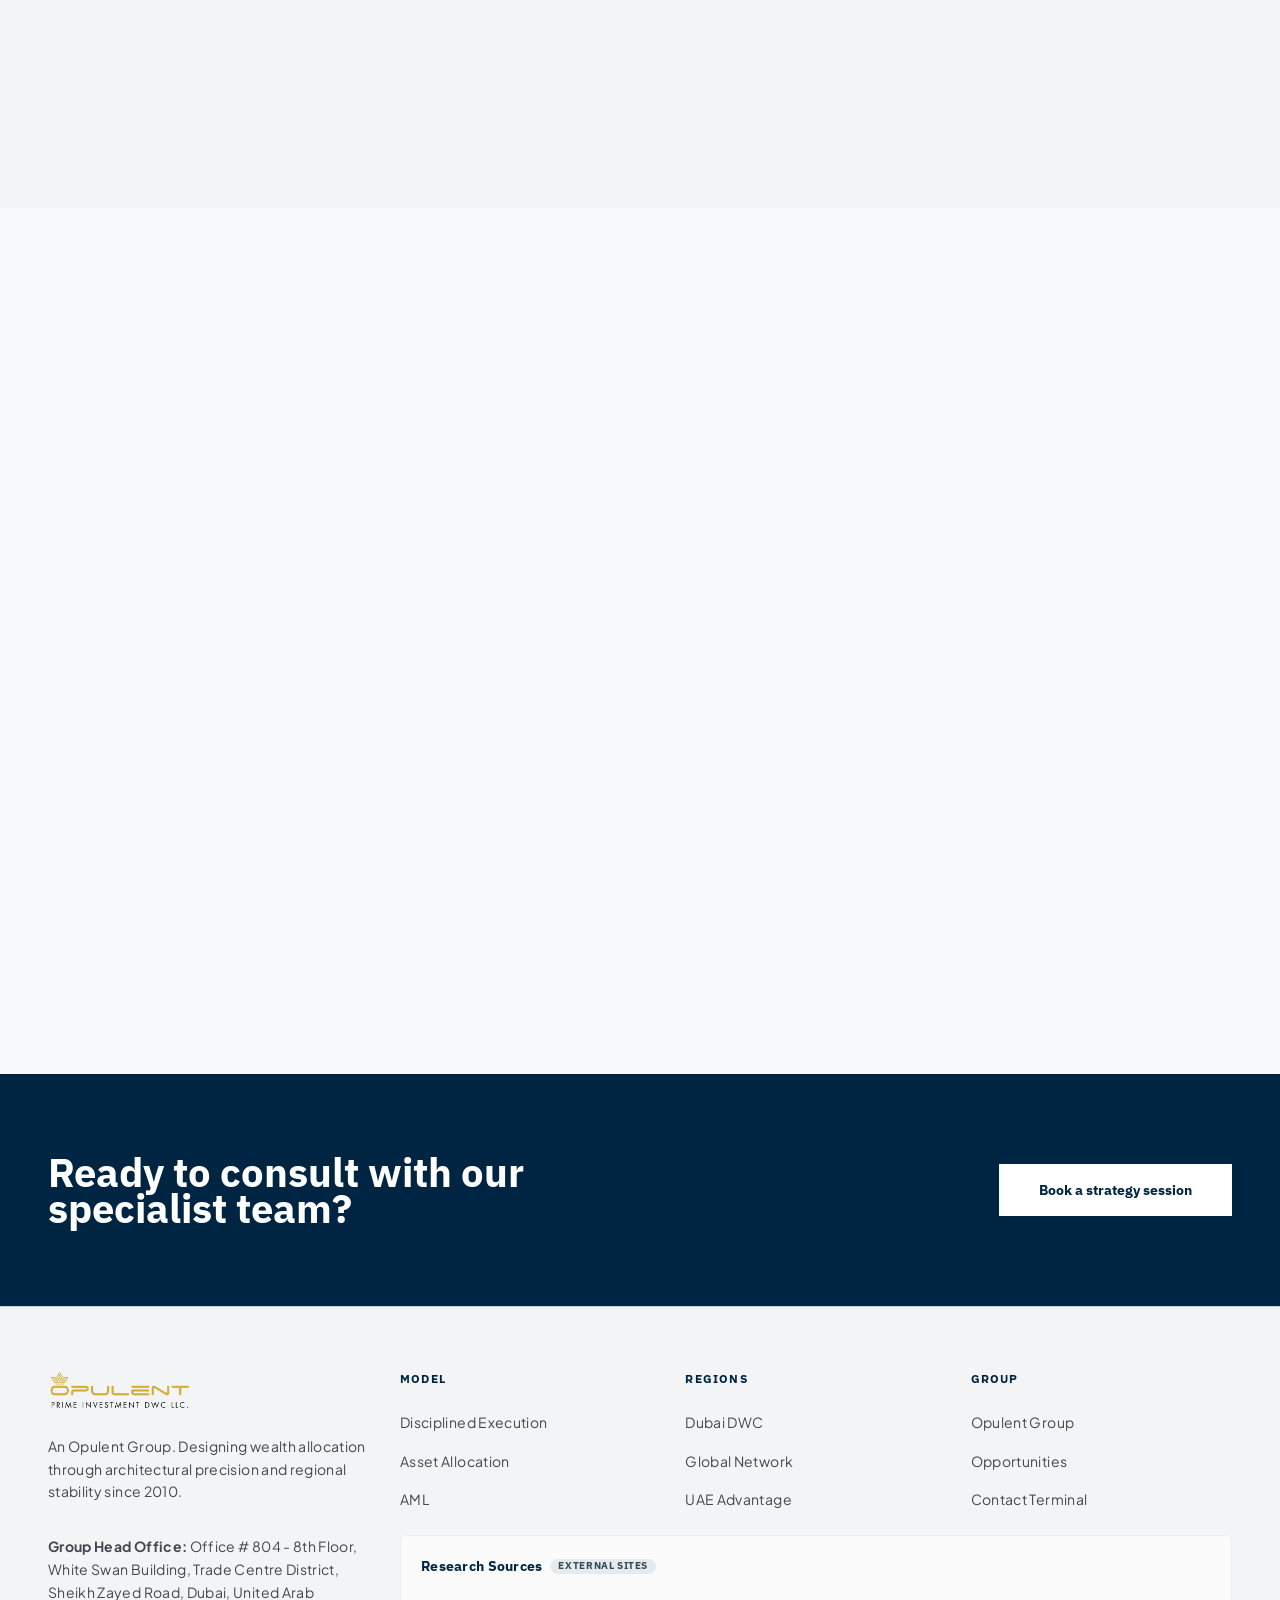
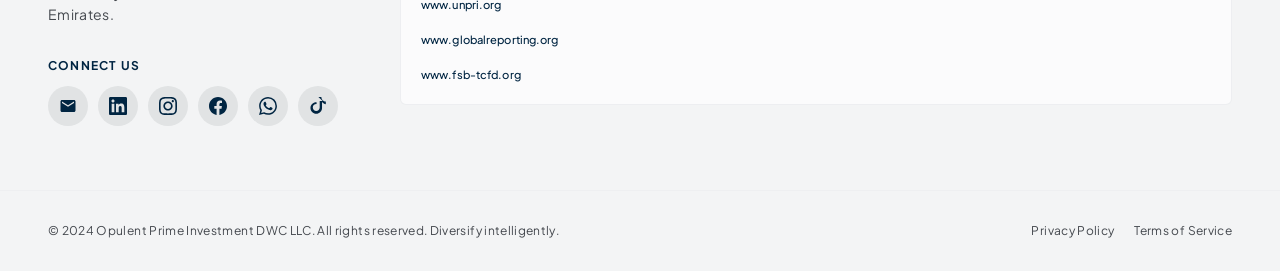
==== commit f25b9bba: "images_about_us" ====
--- a/about.html
+++ b/about.html
@@ -9,12 +9,10 @@
     <link href="assets/images/logos/favicon.png" rel="icon" type="image/png" />
     <link rel="preconnect" href="https://fonts.googleapis.com" />
     <link rel="preconnect" href="https://fonts.gstatic.com" crossorigin />
-    <link
-        href="https://fonts.googleapis.com/css2?family=Plus+Jakarta+Sans:wght@400;500;600;700;800&amp;family=Tajawal:wght@400;500;700;800&amp;family=IBM+Plex+Sans:wght@400;500;600;700&amp;display=swap"
-        rel="stylesheet" />
-    <link
-        href="https://fonts.googleapis.com/css2?family=Material+Symbols+Outlined:wght,FILL@100..700,0..1&amp;display=swap"
-        rel="stylesheet" />
+    <link rel="preload" as="image" href="assets/images/hero/carousel/About-us.jpeg" fetchpriority="high" />
+    <link href="https://fonts.googleapis.com/css2?family=Plus+Jakarta+Sans:wght@400;500;600;700;800&amp;family=Tajawal:wght@400;500;700;800&amp;family=IBM+Plex+Sans:wght@400;500;600;700&amp;display=swap" rel="stylesheet" />
+    <link rel="preload" href="https://fonts.googleapis.com/css2?family=Material+Symbols+Outlined:wght,FILL@100..700,0..1&amp;display=swap" as="style" onload="this.rel='stylesheet'" />
+    <noscript><link href="https://fonts.googleapis.com/css2?family=Material+Symbols+Outlined:wght,FILL@100..700,0..1&amp;display=swap" rel="stylesheet" /></noscript>
     <link href="assets/css/tailwind.generated.css" rel="stylesheet" />
     <link href="assets/css/styles.css" rel="stylesheet" />
     <link href="assets/css/about.css" rel="stylesheet" />
@@ -25,8 +23,8 @@
     <main>
         <section class="relative hero-fit-screen flex items-center overflow-hidden" id="about-us">
             <div class="absolute inset-0 z-0">
-                <img class="w-full h-full object-cover" alt="About Us hero" src="assets/images/hero/About-us.jpeg"
-                    fetchpriority="high" decoding="async" />
+                <img class="w-full h-full object-cover" alt="About Us hero" src="assets/images/hero/carousel/About-us.jpeg"
+                    fetchpriority="high" loading="eager" decoding="async" />
                 <div class="absolute inset-0 bg-gradient-to-r from-primary/30 via-primary/15 to-transparent"></div>
             </div>
             <div class="relative z-10 max-w-screen-2xl mx-auto px-6 md:px-12 w-full">
@@ -174,7 +172,7 @@
             <div class="absolute top-0 right-0 w-1/2 h-full opacity-10">
                 <img class="w-full h-full object-cover"
                     data-alt="Abstract geometric structure of a modern building facade with high contrast shadows and light"
-                    src="https://lh3.googleusercontent.com/aida-public/[base64]" />
+                    src="https://lh3.googleusercontent.com/aida-public/[base64]" loading="lazy" />
             </div>
             <div class="max-w-screen-2xl mx-auto px-6 md:px-12 relative z-10">
                 <h2 class="text-sm font-bold tracking-[0.4em] uppercase mb-16 text-primary-fixed-dim"
--- a/assets/css/styles.css
+++ b/assets/css/styles.css
@@ -29,6 +29,17 @@
         content-visibility: auto;
         contain-intrinsic-size: 1px 900px;
     }
+}
+
+/* GPU-composite hero carousel and animated elements. */
+.hero-carousel,
+.hero-slide {
+    will-change: opacity;
+}
+
+.hero-carousel-control--prev,
+.hero-carousel-control--next {
+    will-change: transform;
 }
 
 h1,
@@ -589,6 +600,18 @@
     justify-content: center;
     color: #002542;
     display: none;
+    position: relative;
+}
+
+.site-mobile-menu-button::after {
+    content: "";
+    position: absolute;
+    left: 50%;
+    top: 50%;
+    width: 44px;
+    height: 44px;
+    transform: translate(-50%, -50%);
+    border-radius: 0.75rem;
 }
 
 .site-mobile-menu-button:hover {
@@ -937,6 +960,18 @@
     cursor: pointer;
     padding: 0;
     color: #526772;
+    position: relative;
+}
+
+.lang-switcher__trigger::after {
+    content: "";
+    position: absolute;
+    left: 50%;
+    top: 50%;
+    width: 44px;
+    height: 44px;
+    transform: translate(-50%, -50%);
+    border-radius: 0.75rem;
 }
 
 .lang-switcher__trigger:hover {
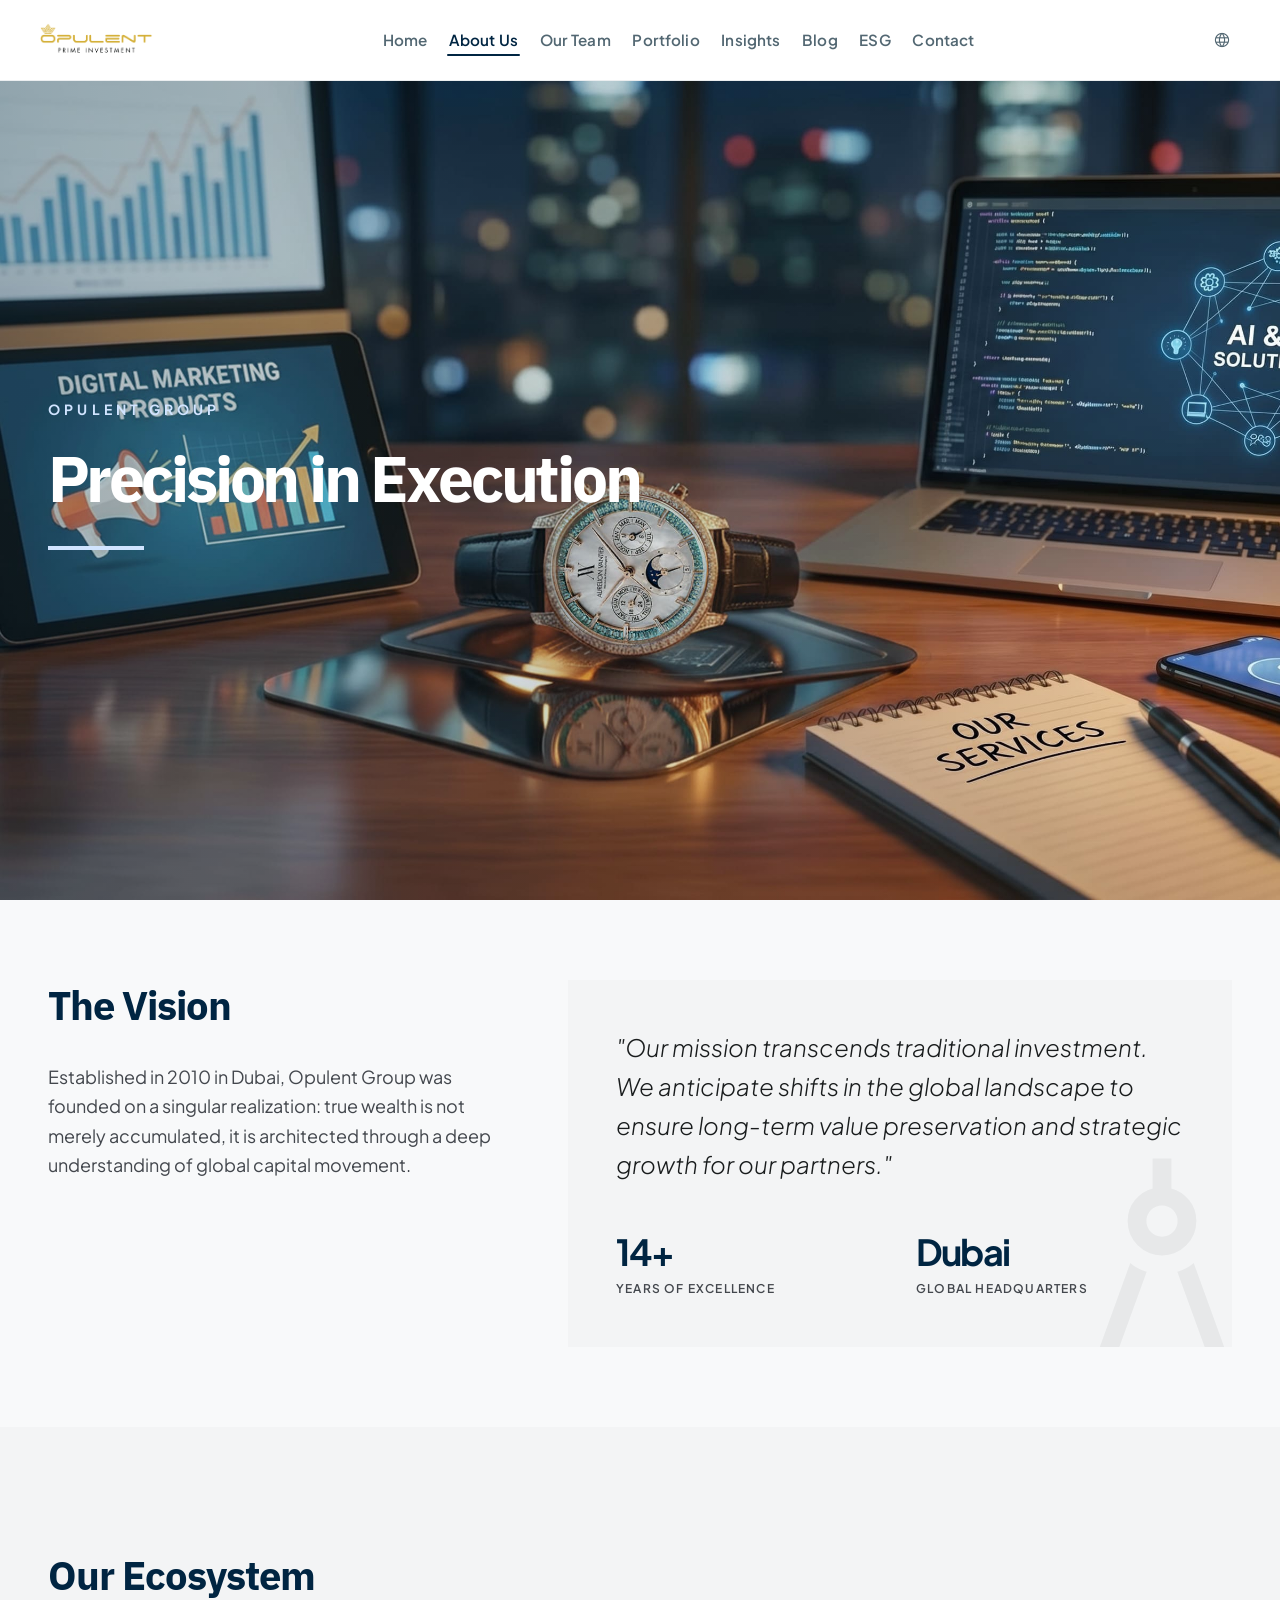
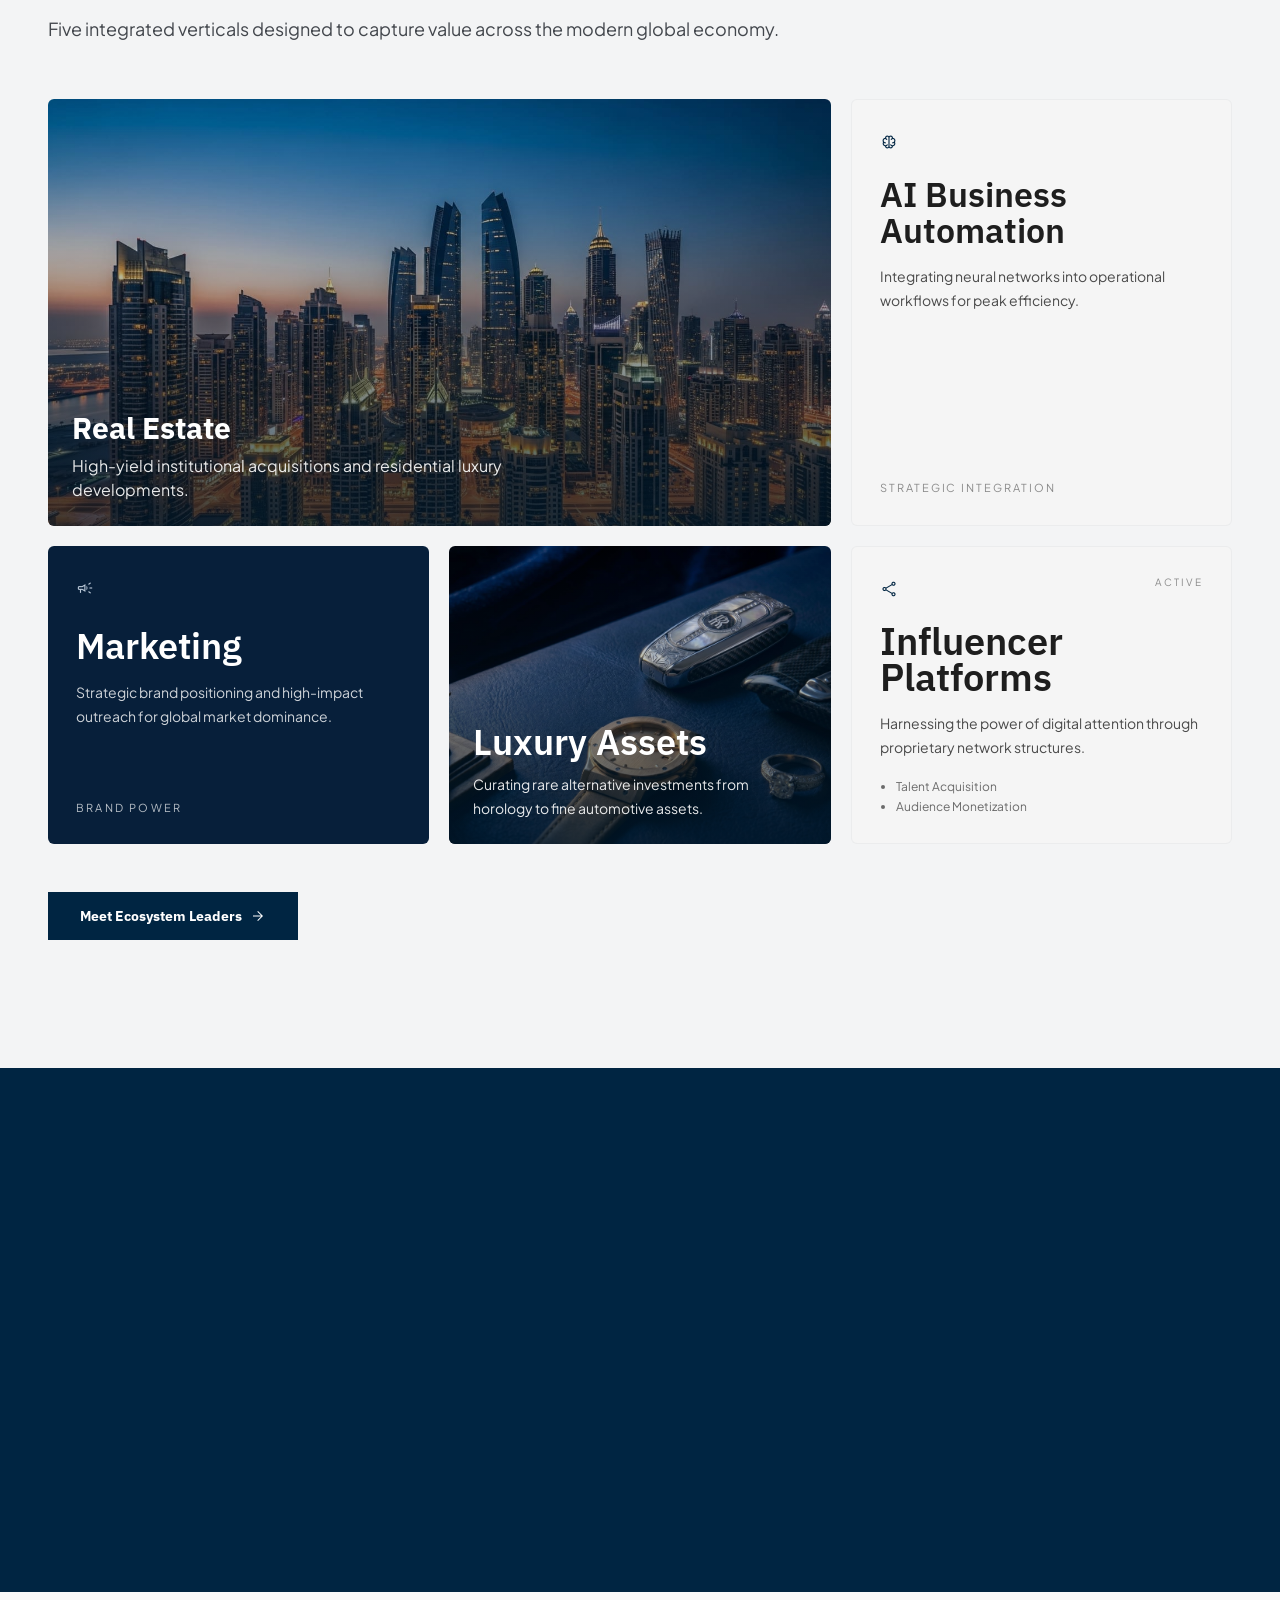
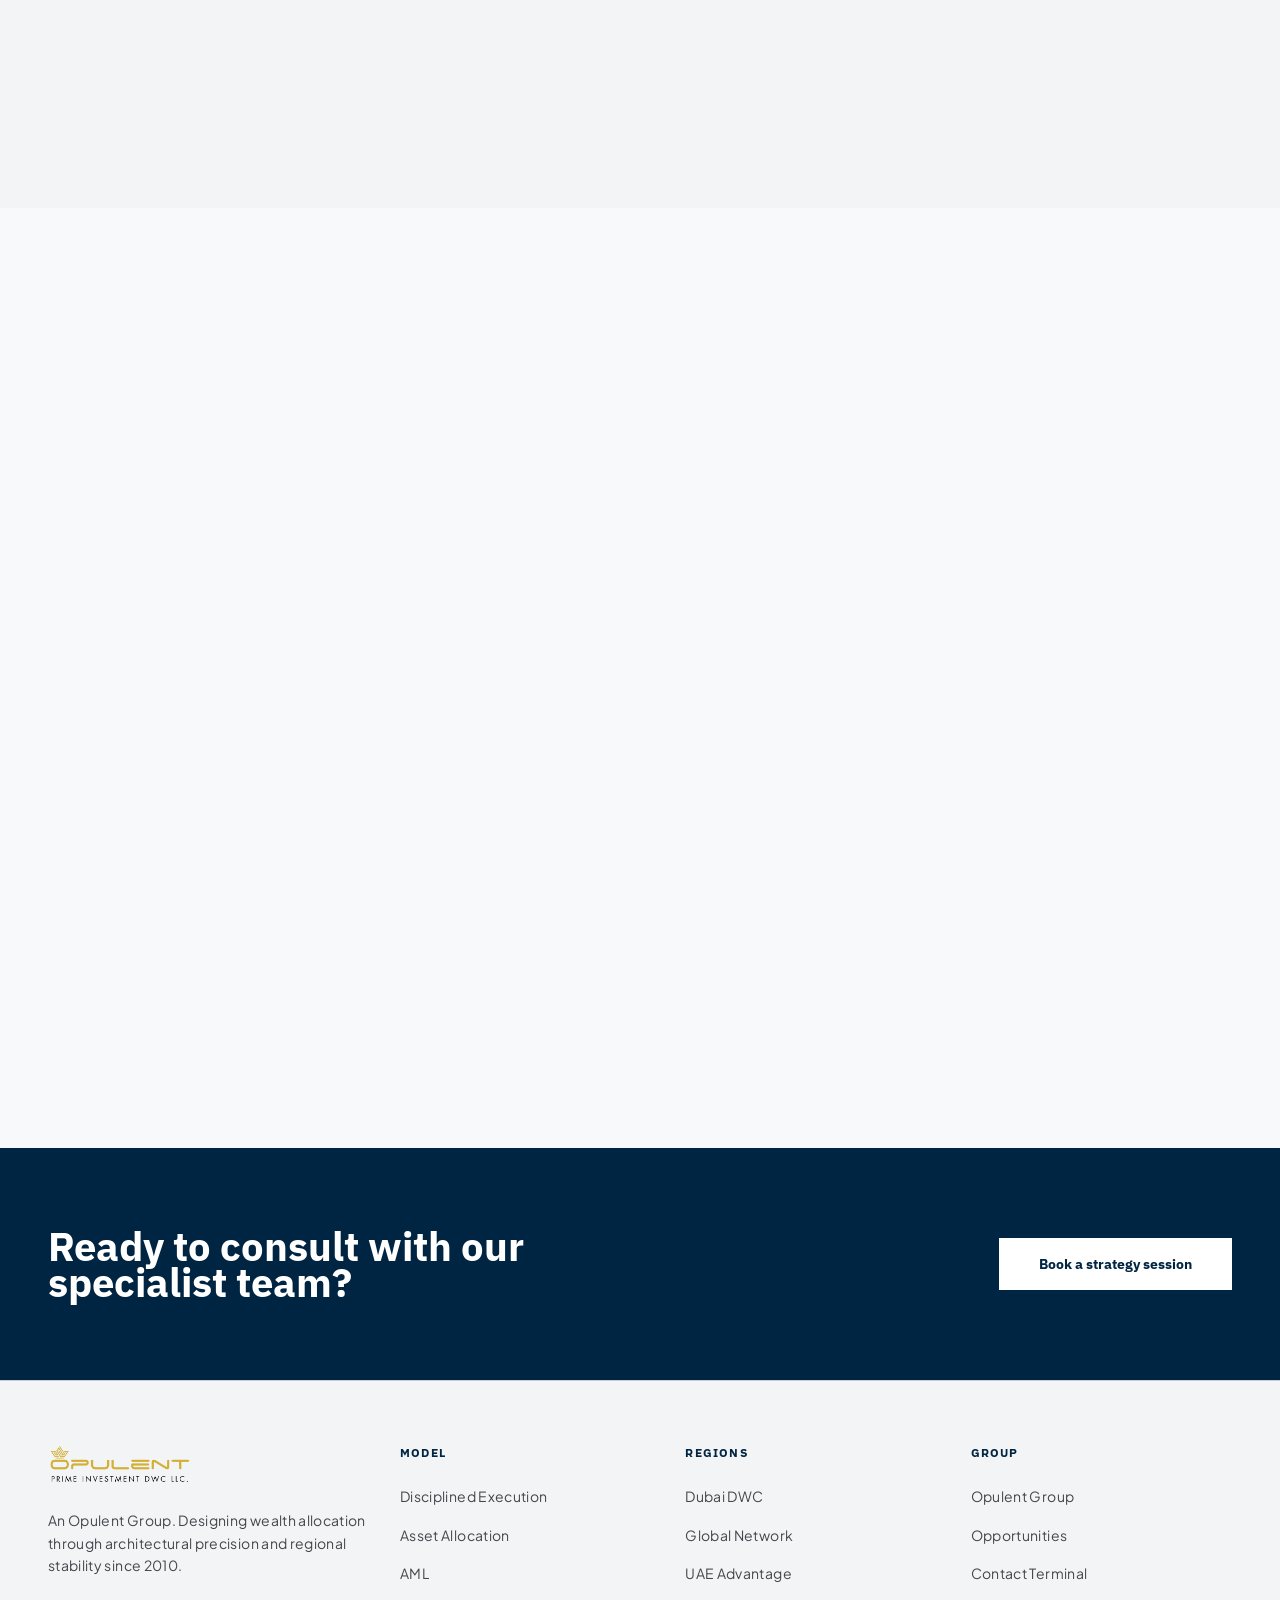
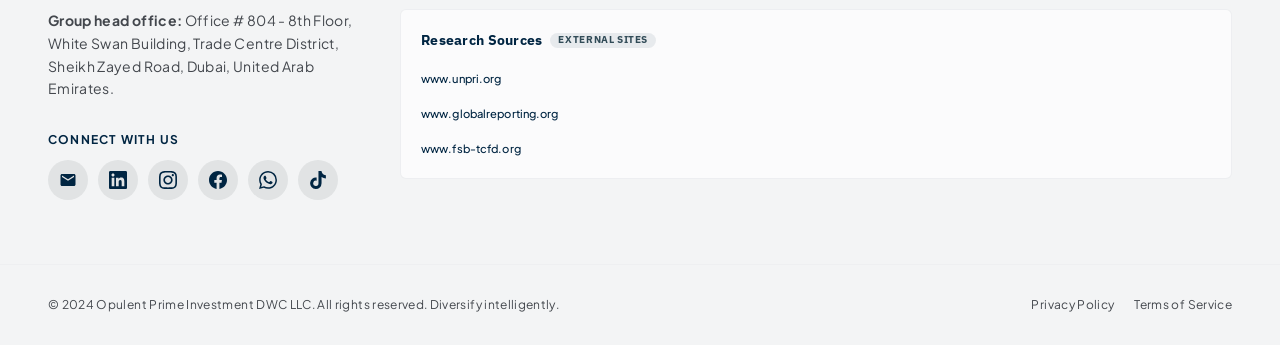
==== commit 48d1918c: "feat(about): update core strategy chart data with new percentages and add others category Update the" ====
--- a/about.html
+++ b/about.html
@@ -407,34 +407,43 @@
                                         <span class="text-sm text-on-surface-variant"
                                             data-i18n="coreStrategyItem1">Premium Real Estate</span>
                                     </div>
-                                    <span class="font-headline text-xl font-bold text-primary">45%</span>
+                                    <span class="font-headline text-xl font-bold text-primary">30%</span>
                                 </div>
                                 <div
                                     class="flex items-center justify-between p-4 rounded-lg bg-surface-container-lowest border border-surface-variant/60">
                                     <div class="flex items-center gap-3">
                                         <div class="w-3 h-3 rounded-full bg-secondary"></div>
                                         <span class="text-sm text-on-surface-variant"
-                                            data-i18n="coreStrategyItem2">Hospitality</span>
-                                    </div>
-                                    <span class="font-headline text-xl font-bold text-primary">29%</span>
+                                            data-i18n="coreStrategyItem4">AI &amp; IT</span>
+                                    </div>
+                                    <span class="font-headline text-xl font-bold text-primary">30%</span>
                                 </div>
                                 <div
                                     class="flex items-center justify-between p-4 rounded-lg bg-surface-container-lowest border border-surface-variant/60">
                                     <div class="flex items-center gap-3">
                                         <div class="w-3 h-3 rounded-full bg-on-primary-container"></div>
                                         <span class="text-sm text-on-surface-variant"
-                                            data-i18n="coreStrategyItem3">Luxury Assets</span>
-                                    </div>
-                                    <span class="font-headline text-xl font-bold text-primary">21%</span>
+                                            data-i18n="coreStrategyItem2">Hospitality</span>
+                                    </div>
+                                    <span class="font-headline text-xl font-bold text-primary">15%</span>
                                 </div>
                                 <div
                                     class="flex items-center justify-between p-4 rounded-lg bg-surface-container-lowest border border-surface-variant/60">
                                     <div class="flex items-center gap-3">
                                         <div class="w-3 h-3 rounded-full bg-secondary-container"></div>
-                                        <span class="text-sm text-on-surface-variant" data-i18n="coreStrategyItem4">IT
-                                            &amp; AI</span>
-                                    </div>
-                                    <span class="font-headline text-xl font-bold text-primary">5%</span>
+                                        <span class="text-sm text-on-surface-variant"
+                                            data-i18n="coreStrategyItem3">Luxury Assets</span>
+                                    </div>
+                                    <span class="font-headline text-xl font-bold text-primary">15%</span>
+                                </div>
+                                <div
+                                    class="flex items-center justify-between p-4 rounded-lg bg-surface-container-lowest border border-surface-variant/60">
+                                    <div class="flex items-center gap-3">
+                                        <div class="w-3 h-3 rounded-full" style="background:#cfe6f2"></div>
+                                        <span class="text-sm text-on-surface-variant"
+                                            data-i18n="coreStrategyItem5">Others</span>
+                                    </div>
+                                    <span class="font-headline text-xl font-bold text-primary">10%</span>
                                 </div>
                             </div>
                         </div>
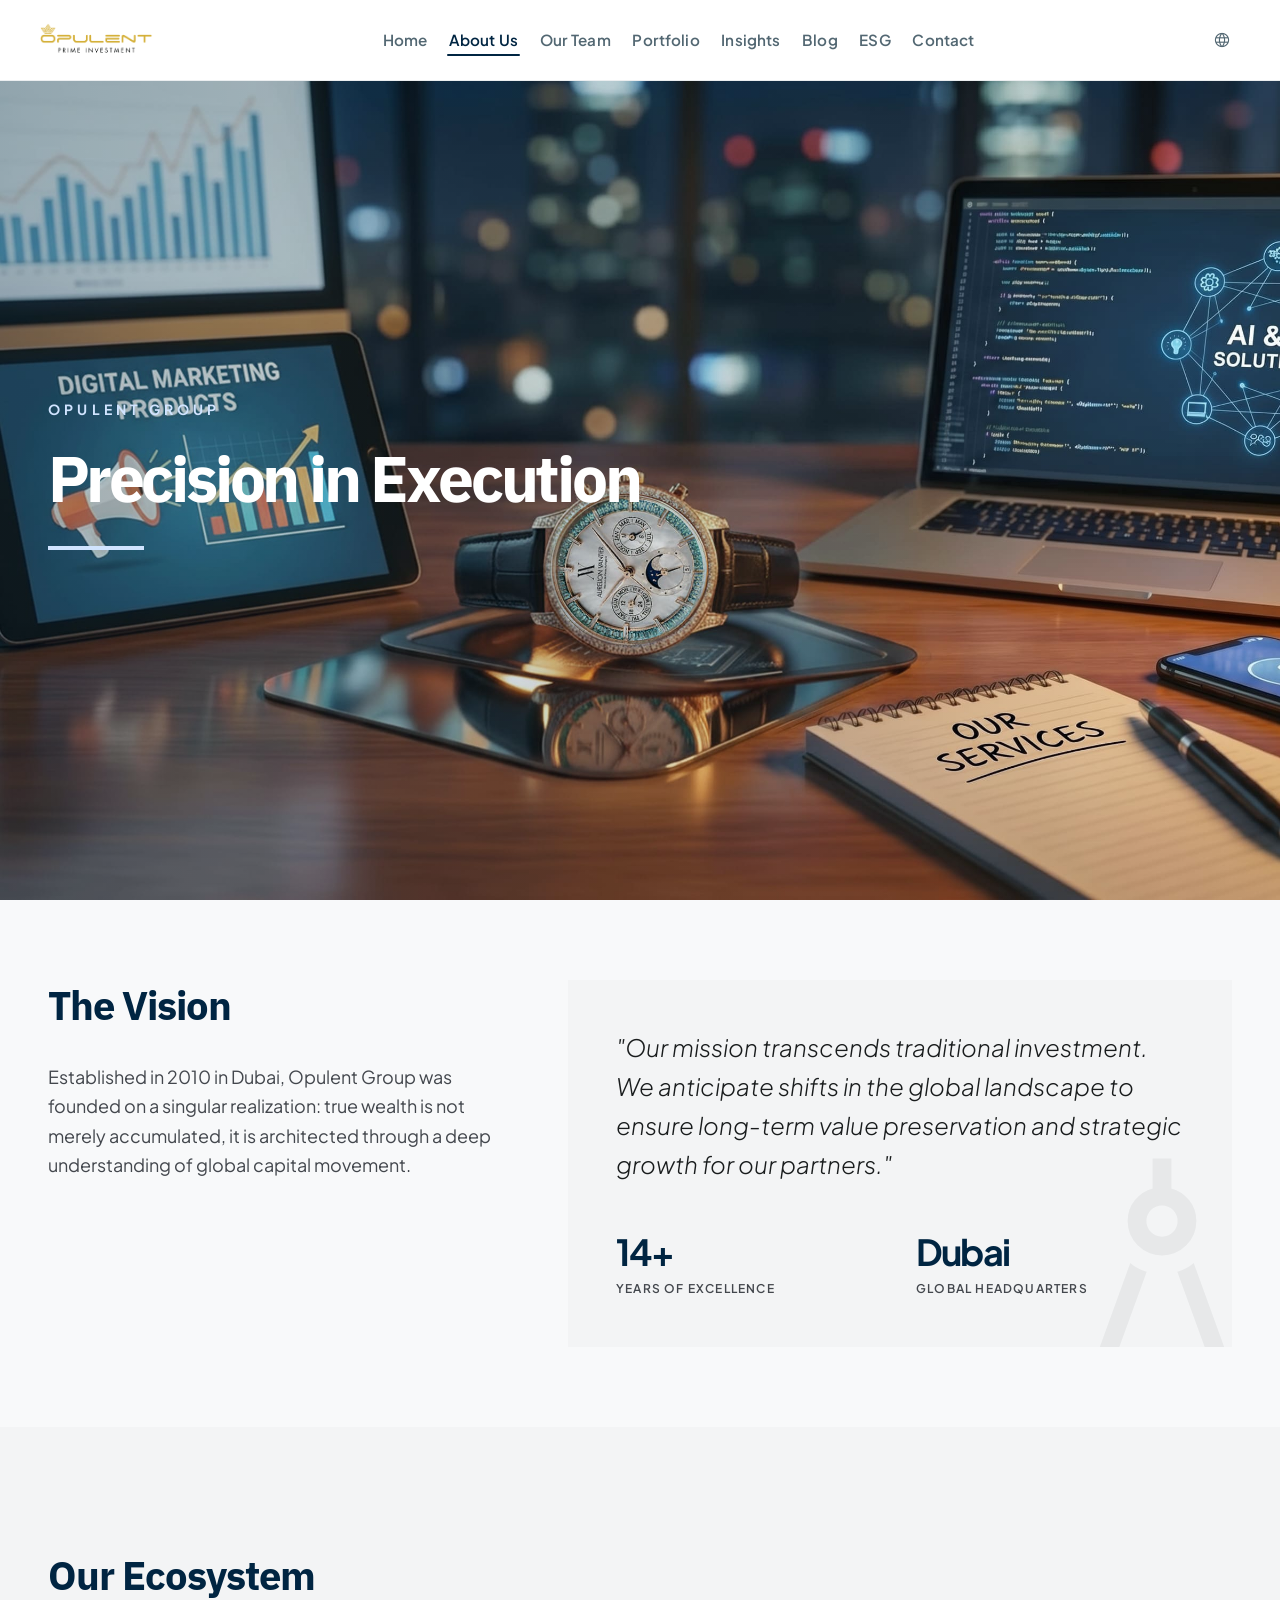
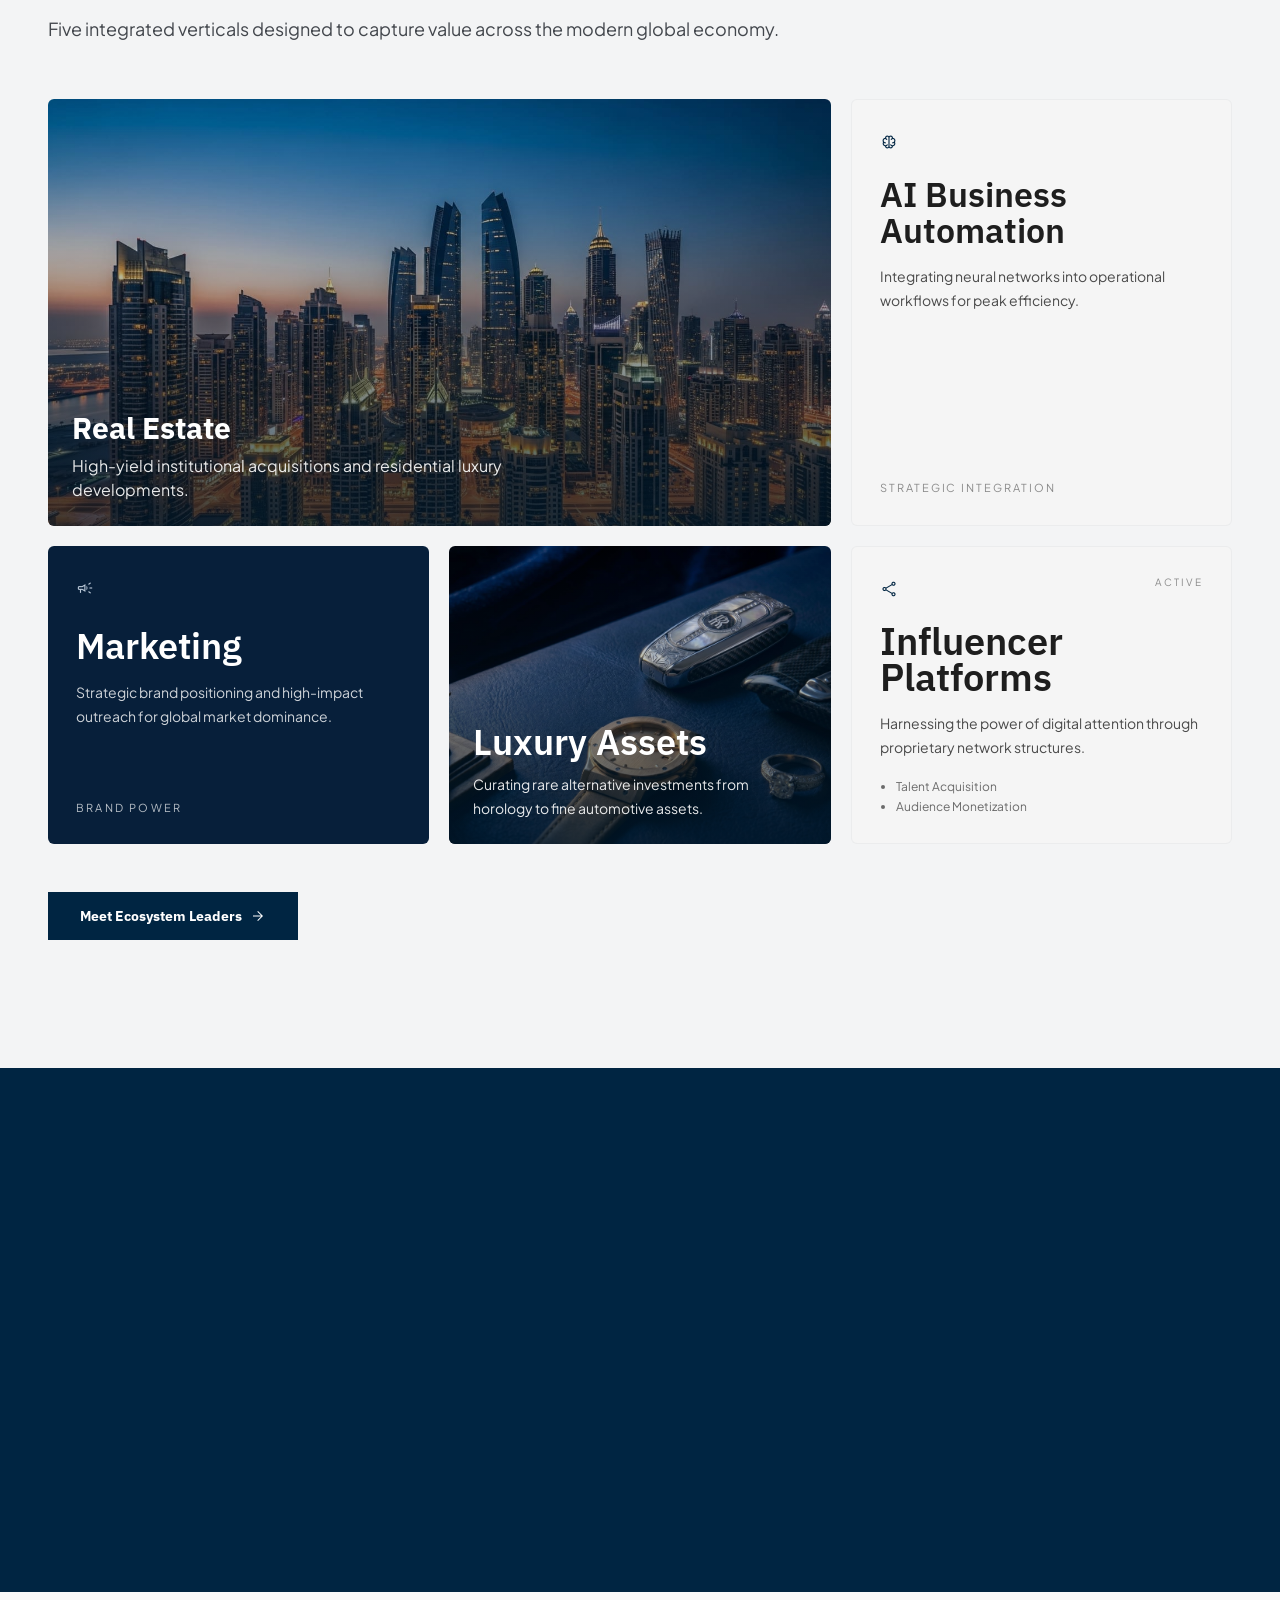
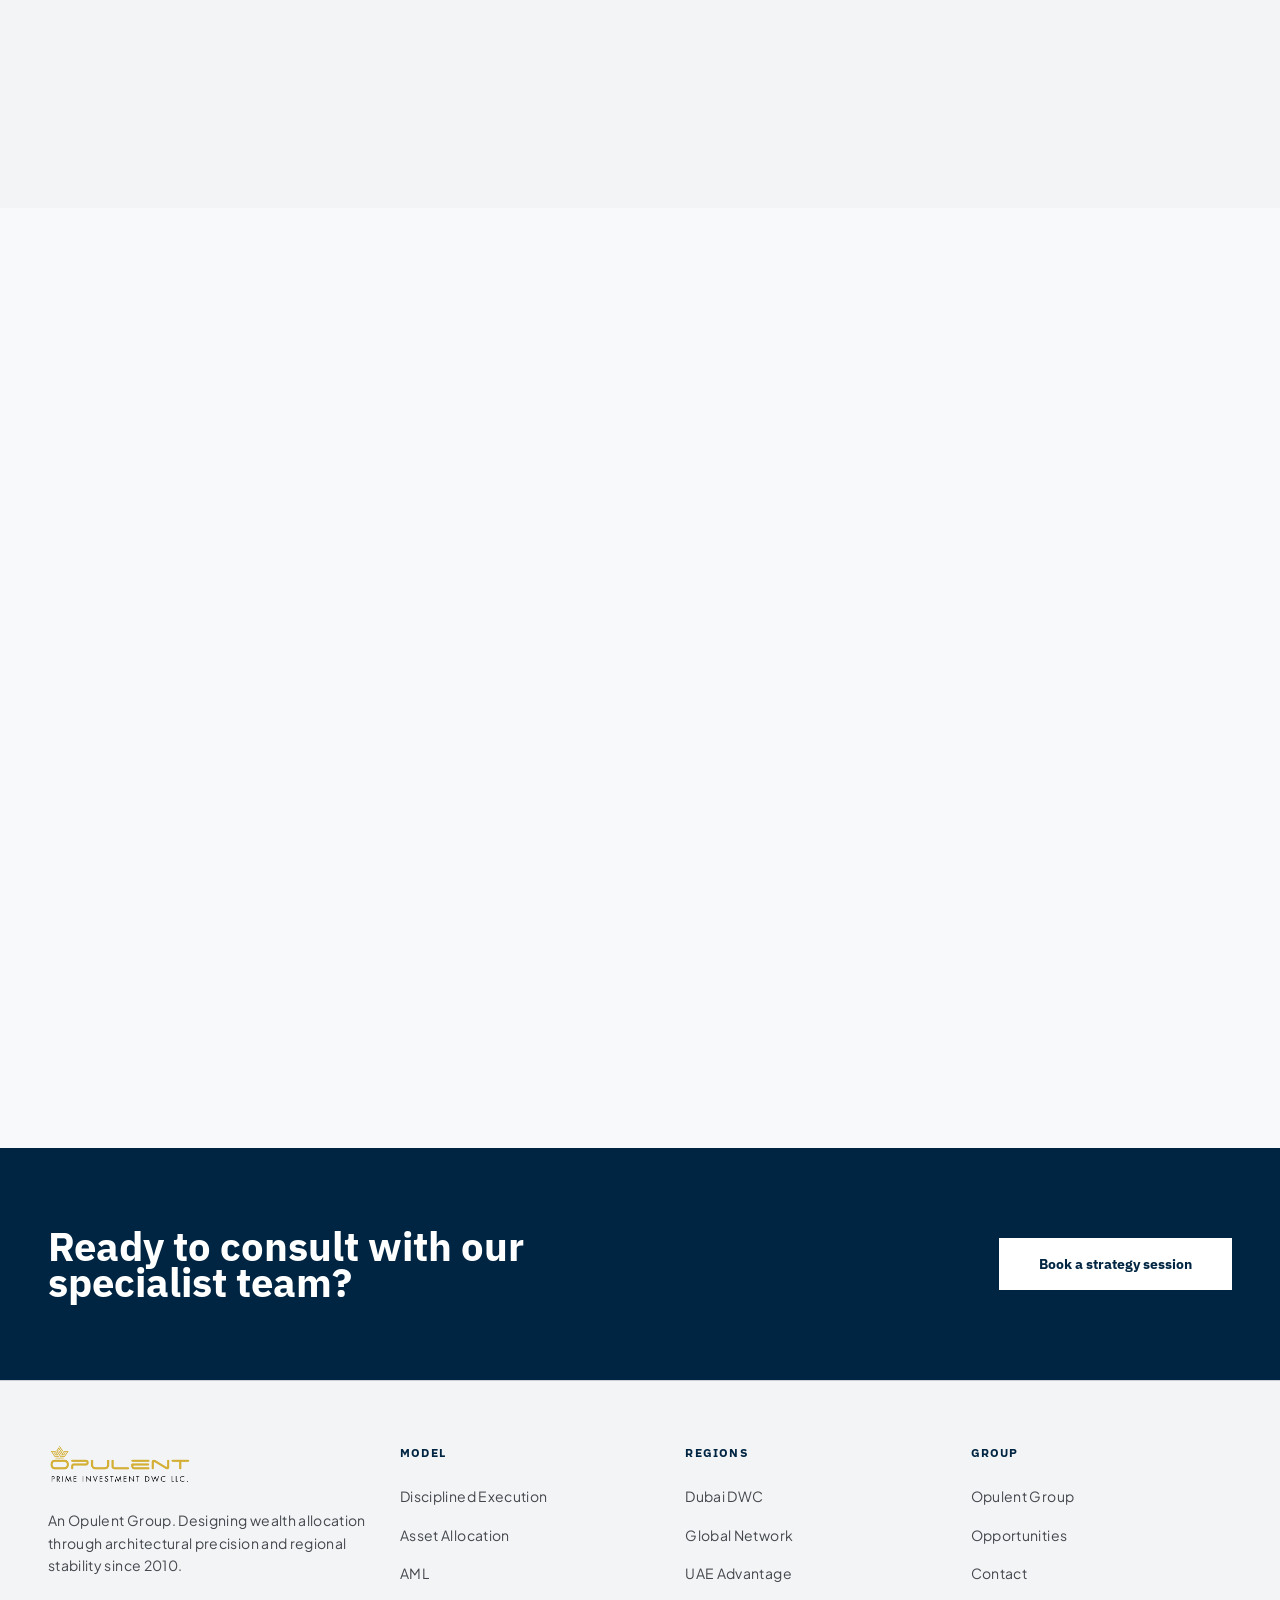
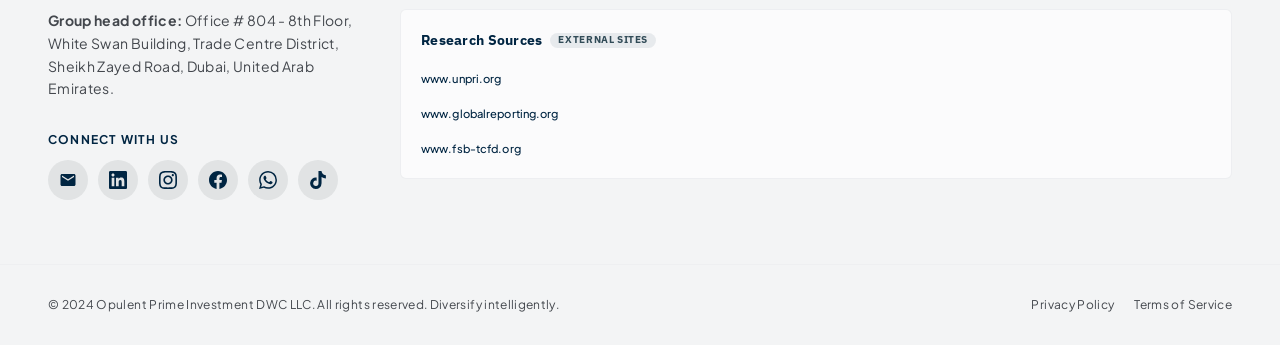
==== commit fdee4f5e: "persentage color change" ====
--- a/about.html
+++ b/about.html
@@ -403,38 +403,38 @@
                                 <div
                                     class="flex items-center justify-between p-4 rounded-lg bg-surface-container-lowest border border-surface-variant/60">
                                     <div class="flex items-center gap-3">
-                                        <div class="w-3 h-3 rounded-full bg-primary"></div>
+                                        <div class="w-3 h-3 rounded-full" style="background:#002542"></div>
                                         <span class="text-sm text-on-surface-variant"
                                             data-i18n="coreStrategyItem1">Premium Real Estate</span>
                                     </div>
-                                    <span class="font-headline text-xl font-bold text-primary">30%</span>
+                                    <span class="font-headline text-xl font-bold" style="color:#002542">30%</span>
                                 </div>
                                 <div
                                     class="flex items-center justify-between p-4 rounded-lg bg-surface-container-lowest border border-surface-variant/60">
                                     <div class="flex items-center gap-3">
-                                        <div class="w-3 h-3 rounded-full bg-secondary"></div>
+                                        <div class="w-3 h-3 rounded-full" style="background:#1a4a6e"></div>
                                         <span class="text-sm text-on-surface-variant"
                                             data-i18n="coreStrategyItem4">AI &amp; IT</span>
                                     </div>
-                                    <span class="font-headline text-xl font-bold text-primary">30%</span>
+                                    <span class="font-headline text-xl font-bold" style="color:#1a4a6e">30%</span>
                                 </div>
                                 <div
                                     class="flex items-center justify-between p-4 rounded-lg bg-surface-container-lowest border border-surface-variant/60">
                                     <div class="flex items-center gap-3">
-                                        <div class="w-3 h-3 rounded-full bg-on-primary-container"></div>
+                                        <div class="w-3 h-3 rounded-full" style="background:#4c616c"></div>
                                         <span class="text-sm text-on-surface-variant"
                                             data-i18n="coreStrategyItem2">Hospitality</span>
                                     </div>
-                                    <span class="font-headline text-xl font-bold text-primary">15%</span>
+                                    <span class="font-headline text-xl font-bold" style="color:#4c616c">15%</span>
                                 </div>
                                 <div
                                     class="flex items-center justify-between p-4 rounded-lg bg-surface-container-lowest border border-surface-variant/60">
                                     <div class="flex items-center gap-3">
-                                        <div class="w-3 h-3 rounded-full bg-secondary-container"></div>
+                                        <div class="w-3 h-3 rounded-full" style="background:#87a5ca"></div>
                                         <span class="text-sm text-on-surface-variant"
                                             data-i18n="coreStrategyItem3">Luxury Assets</span>
                                     </div>
-                                    <span class="font-headline text-xl font-bold text-primary">15%</span>
+                                    <span class="font-headline text-xl font-bold" style="color:#87a5ca">15%</span>
                                 </div>
                                 <div
                                     class="flex items-center justify-between p-4 rounded-lg bg-surface-container-lowest border border-surface-variant/60">
@@ -443,7 +443,7 @@
                                         <span class="text-sm text-on-surface-variant"
                                             data-i18n="coreStrategyItem5">Others</span>
                                     </div>
-                                    <span class="font-headline text-xl font-bold text-primary">10%</span>
+                                    <span class="font-headline text-xl font-bold" style="color:#cfe6f2">10%</span>
                                 </div>
                             </div>
                         </div>
@@ -472,7 +472,7 @@
                                 </div>
                                 <div class="relative w-full h-3 bg-secondary-container rounded-full overflow-hidden">
                                     <div class="absolute inset-0 bg-secondary-container opacity-30"></div>
-                                    <div class="absolute left-[60%] w-[5%] h-full bg-primary/20"></div>
+                                    <div class="absolute left-[60%] w-[5%] h-full bg-transparent"></div>
                                     <div class="h-full bg-primary rounded-full w-0" data-progress-to="63"></div>
                                 </div>
                                 <div class="flex justify-between text-xs text-outline">
@@ -496,7 +496,7 @@
                                     </div>
                                 </div>
                                 <div class="relative w-full h-3 bg-secondary-container rounded-full overflow-hidden">
-                                    <div class="absolute left-[30%] w-[5%] h-full bg-on-primary-container/20"></div>
+                                    <div class="absolute left-[30%] w-[5%] h-full bg-transparent"></div>
                                     <div class="h-full bg-on-primary-container rounded-full w-0" data-progress-to="32">
                                     </div>
                                 </div>
